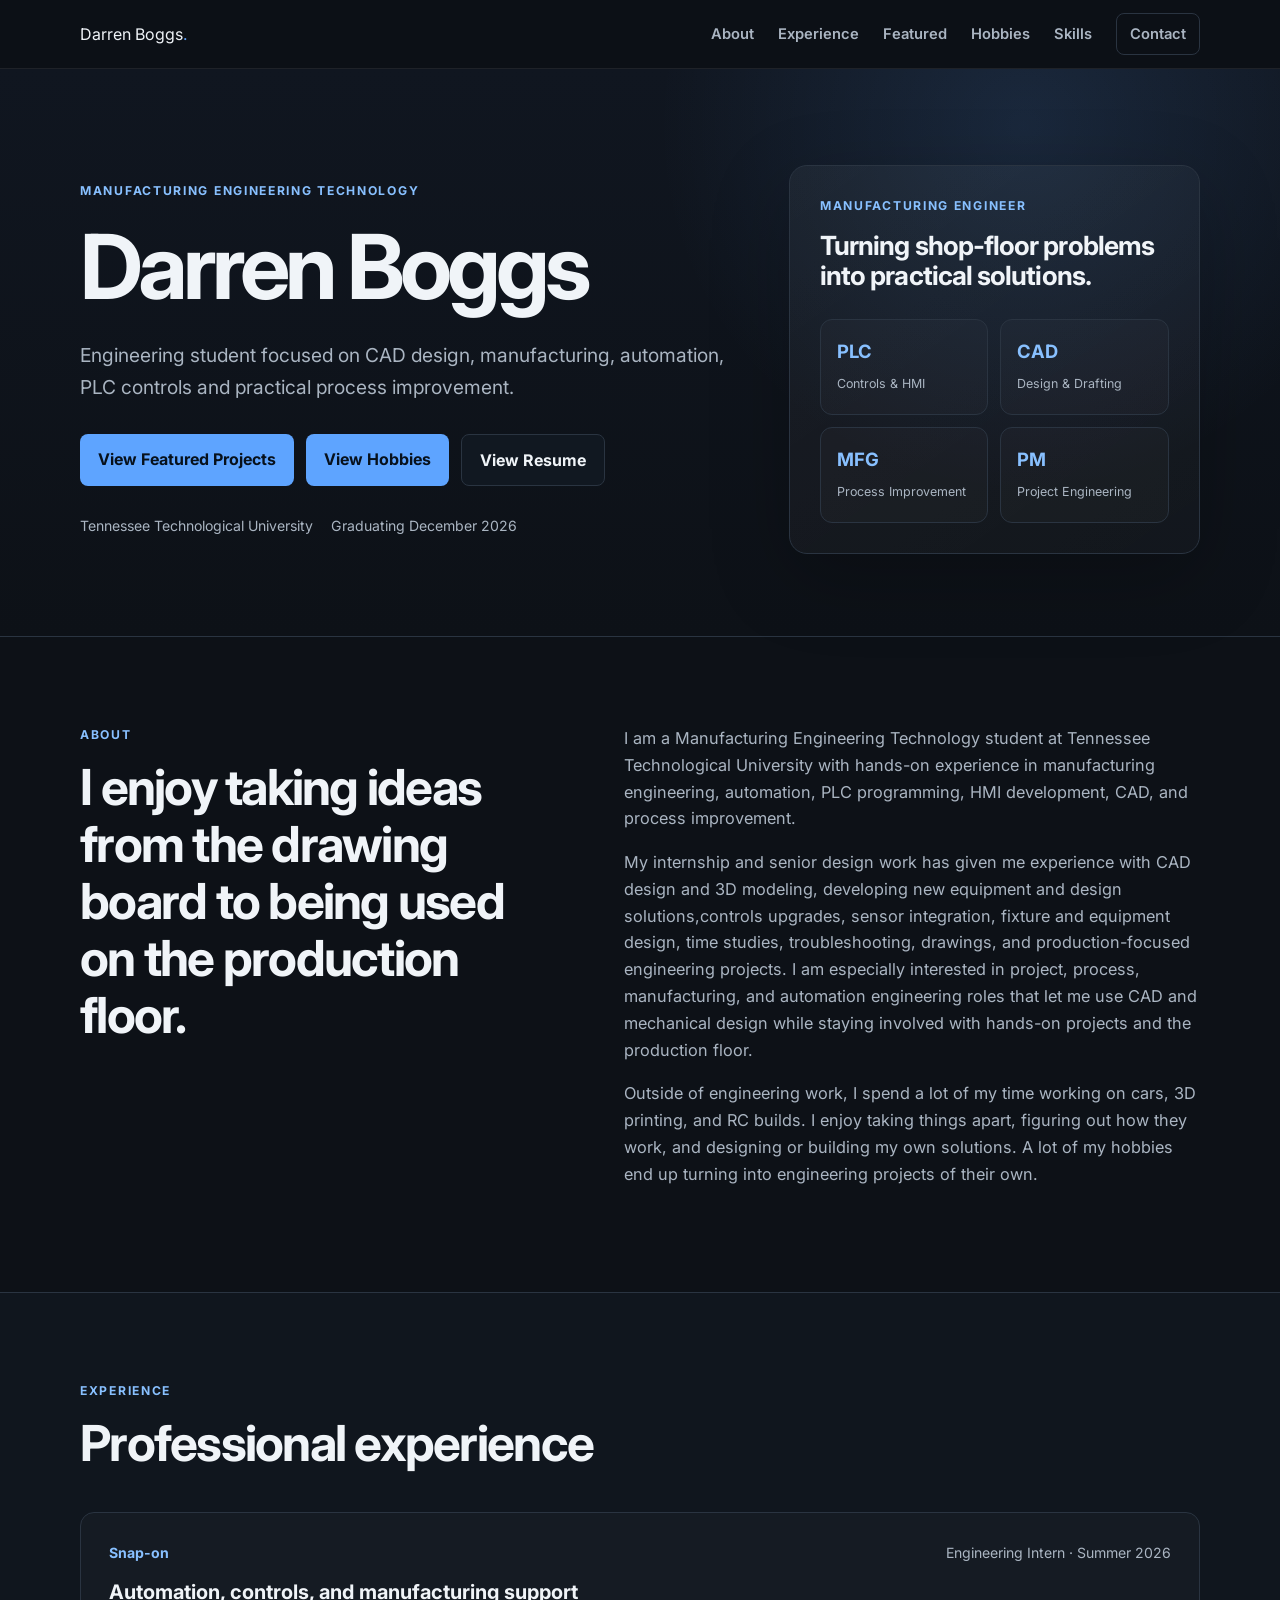
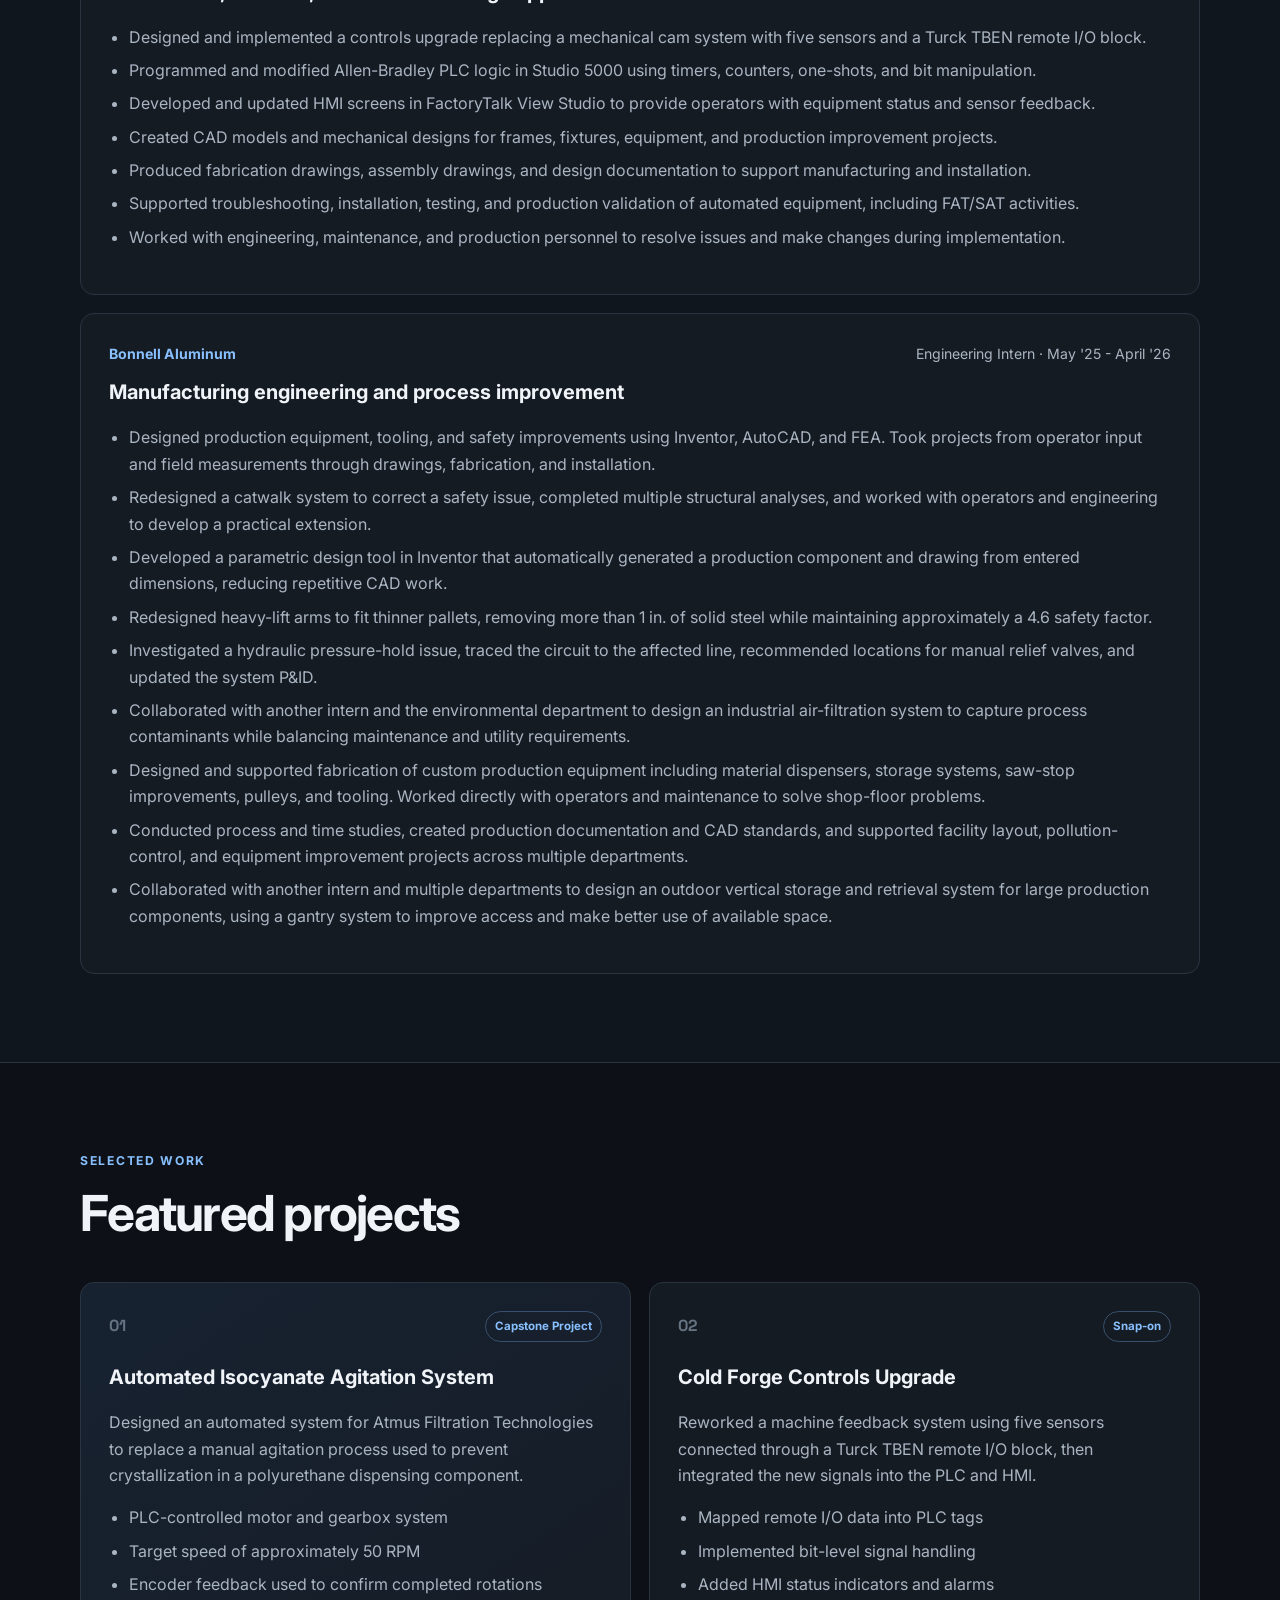
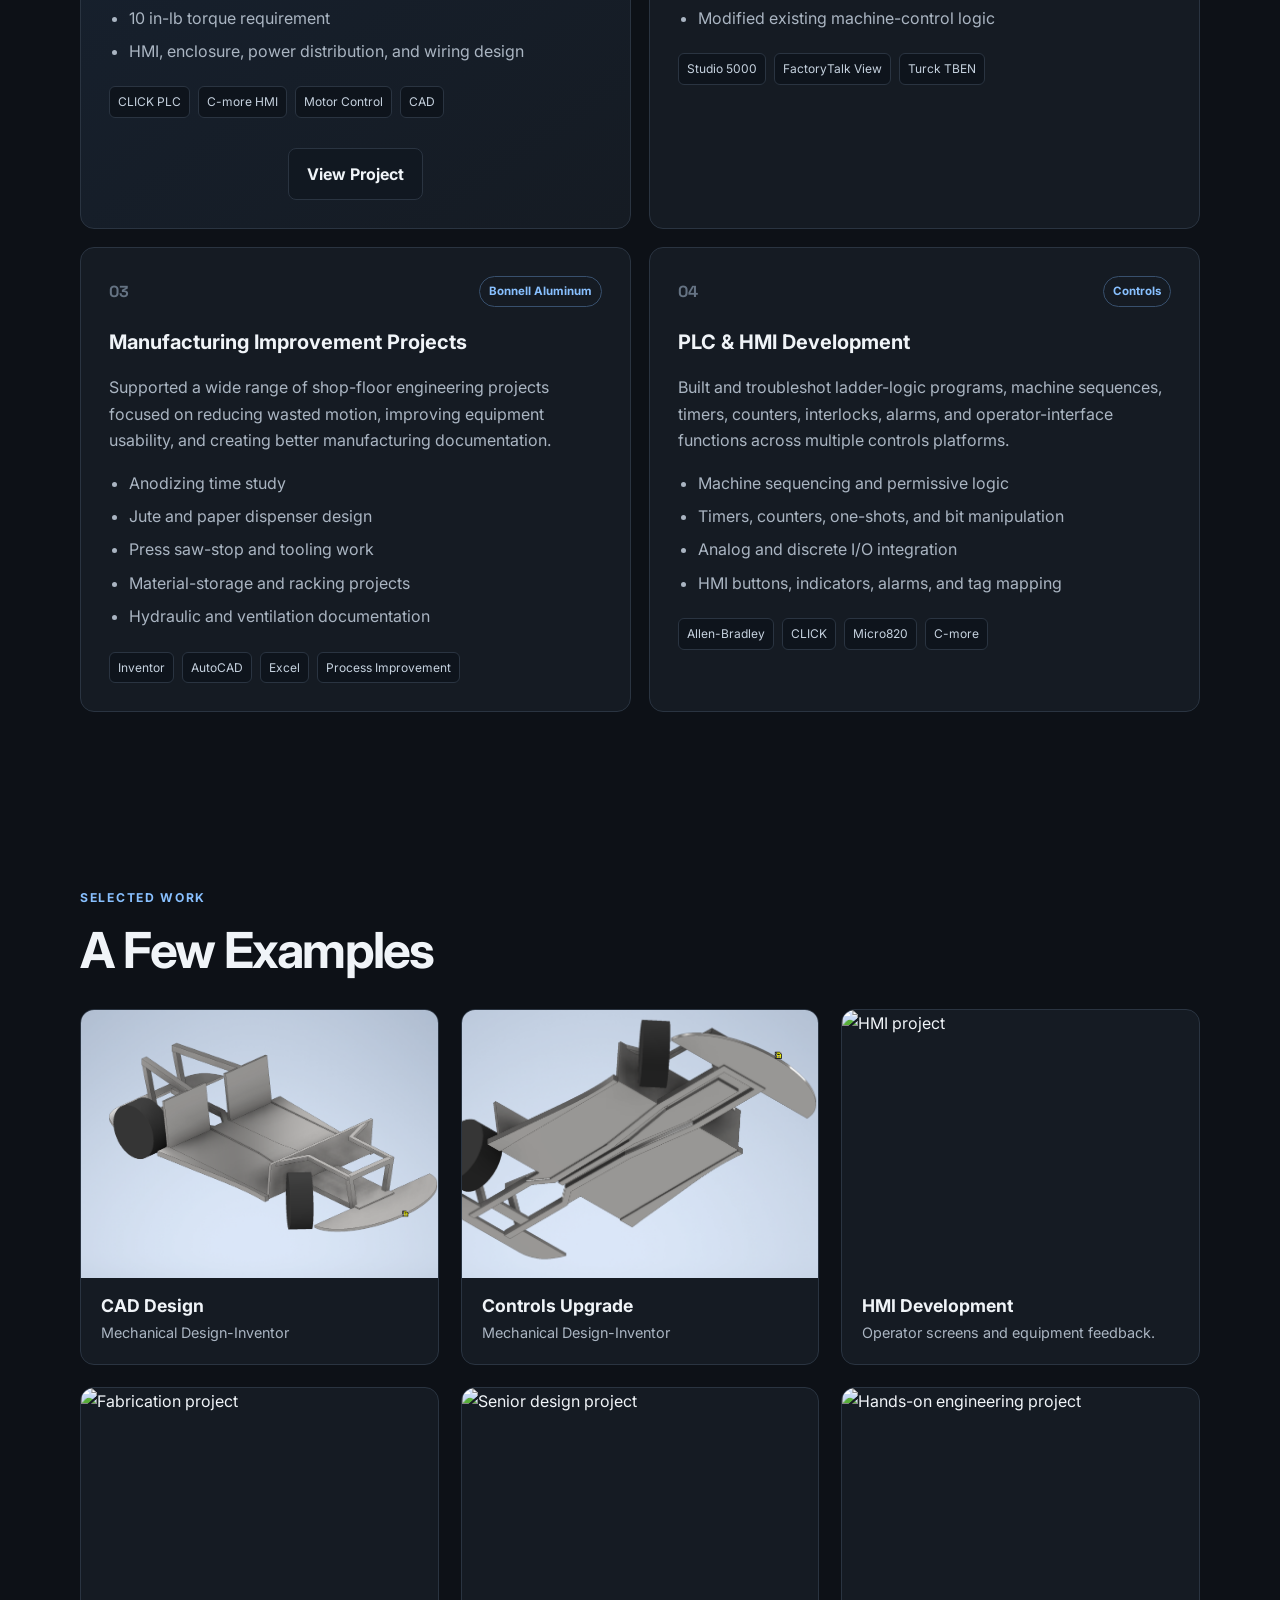
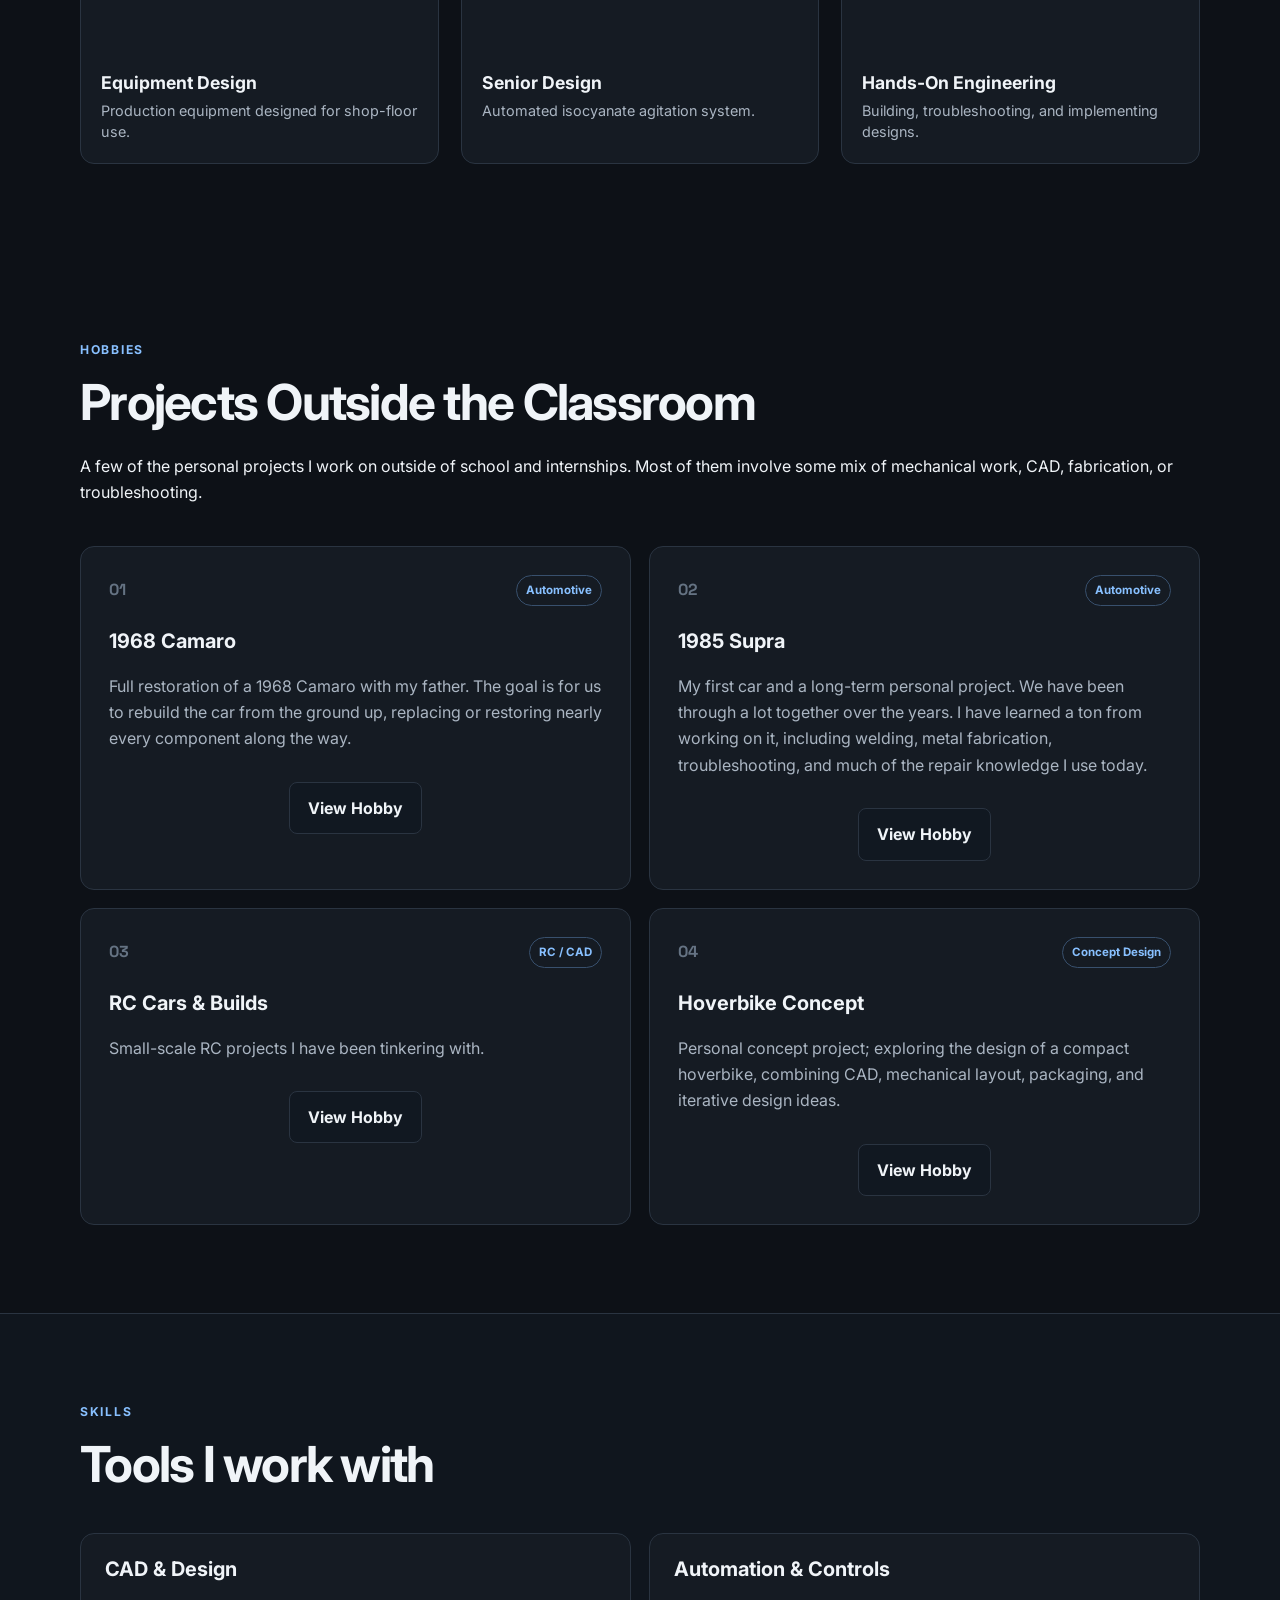
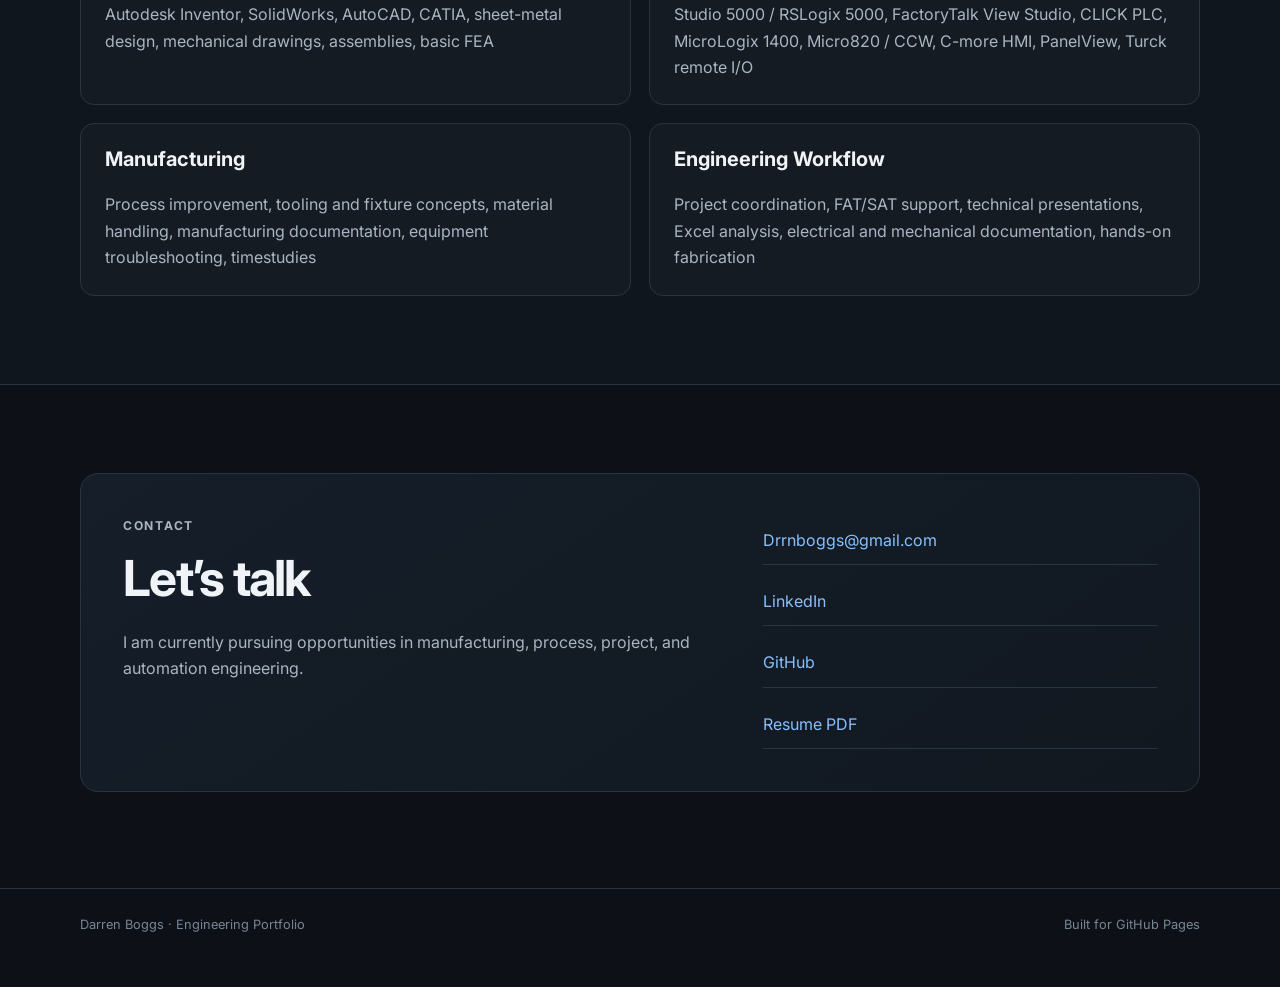
==== index.html @ b2b5eb34 "Implement lightbox functionality for gallery images Added a lightbox feature for image gallery with " ====
<!DOCTYPE html>
<html lang="en">
<head>
  <meta charset="UTF-8">
  <meta name="viewport" content="width=device-width, initial-scale=1.0">
  <meta name="description" content="Engineering portfolio featuring manufacturing, automation, PLC, CAD, and process improvement projects.">
  <title>Darren-Boggs| Engineering Portfolio</title>
  <link rel="preconnect" href="https://fonts.googleapis.com">
  <link rel="preconnect" href="https://fonts.gstatic.com" crossorigin>
  <link href="https://fonts.googleapis.com/css2?family=Inter:wght@400;500;600;700&family=Space+Grotesk:wght@600;700&display=swap" rel="stylesheet">
  <link rel="stylesheet" href="styles.css">
</head>
<body>
  <header class="site-header">
    <div class="container nav-wrap">
      <a class="brand" href="#top">Darren Boggs<span>.</span></a>
      <nav aria-label="Primary navigation">
        <a href="#about">About</a>
        <a href="#experience">Experience</a>
        <a href="#projects">Featured</a>
        <a href="#hobbies">Hobbies</a>
        <a href="#skills">Skills</a>
        <a class="nav-cta" href="#contact">Contact</a>
      </nav>
    </div>
  </header>

  <main id="top">
    <section class="hero">
      <div class="container hero-grid">
        <div>
          <p class="eyebrow">Manufacturing Engineering Technology</p>
          <h1>Darren Boggs</h1>
          <p class="hero-copy">
            Engineering student focused on CAD design, manufacturing, automation, PLC controls
            and practical process improvement.
          </p>
          <div class="hero-actions">
            <a class="button primary" href="#projects">View Featured Projects</a>
            <a class="button primary" href="#hobbies">View Hobbies</a>
            <a class="button secondary" href="MyResume2026.pdf" target="_blank">View Resume</a>
          </div>
          <div class="quick-facts">
            <span>Tennessee Technological University</span>
            <span>Graduating December 2026</span>
          </div>
        </div>

        <aside class="hero-card">
          <p class="mini-label">Manufacturing Engineer</p>
          <h2>Turning shop-floor problems into practical solutions.</h2>
          <div class="metric-grid">
            <div>
              <strong>PLC</strong>
              <span>Controls & HMI</span>
            </div>
            <div>
              <strong>CAD</strong>
              <span>Design & Drafting</span>
            </div>
            <div>
              <strong>MFG</strong>
              <span>Process Improvement</span>
            </div>
            <div>
              <strong>PM</strong>
              <span>Project Engineering</span>
            </div>
          </div>
        </aside>
      </div>
    </section>

    <section id="about" class="section">
      <div class="container two-col">
        <div>
          <p class="section-kicker">About</p>
          <h2>I enjoy taking ideas from the drawing board to being used on the production floor.</h2>
        </div>
        <div class="body-copy">
          <p>
            I am a Manufacturing Engineering Technology student at Tennessee Technological
            University with hands-on experience in manufacturing engineering, automation,
            PLC programming, HMI development, CAD, and process improvement.
          </p>
          <p>
            My internship and senior design work has given me experience with CAD design and 3D modeling,
            developing new equipment and design solutions,controls upgrades, sensor
            integration, fixture and equipment design, time studies, troubleshooting,
            drawings, and production-focused engineering projects. I am especially 
            interested in project, process, manufacturing, and automation engineering 
            roles that let me use CAD and mechanical design while staying involved with 
            hands-on projects and the production floor.
          </p>
          <p>
            Outside of engineering work, I spend a lot of my time working on cars,
            3D printing, and RC builds. I enjoy taking things apart,
            figuring out how they work, and designing or building my own solutions.
            A lot of my hobbies end up turning into engineering projects of their own.
          </p>
        </div>
      </div>
    </section>

    <section id="experience" class="section alt">
      <div class="container">
        <p class="section-kicker">Experience</p>
        <h2>Professional experience</h2>

        <div class="timeline">
          <article class="experience-card">
            <div class="experience-meta">
              <span class="company">Snap-on</span>
              <span>Engineering Intern · Summer 2026</span>
            </div>
            <h3>Automation, controls, and manufacturing support</h3>
            <ul>
              <li>Designed and implemented a controls upgrade replacing a mechanical cam system with five sensors and a Turck TBEN remote I/O block.</li>
              <li>Programmed and modified Allen-Bradley PLC logic in Studio 5000 using timers, counters, one-shots, and bit manipulation.</li>
              <li>Developed and updated HMI screens in FactoryTalk View Studio to provide operators with equipment status and sensor feedback.</li>
              <li>Created CAD models and mechanical designs for frames, fixtures, equipment, and production improvement projects.</li>
              <li>Produced fabrication drawings, assembly drawings, and design documentation to support manufacturing and installation.</li>
              <li>Supported troubleshooting, installation, testing, and production validation of automated equipment, including FAT/SAT activities.</li>
              <li>Worked with engineering, maintenance, and production personnel to resolve issues and make changes during implementation.</li>
            </ul>
</article>
          </article>

          <article class="experience-card">
            <div class="experience-meta">
              <span class="company">Bonnell Aluminum</span>
              <span>Engineering Intern · May '25 - April '26</span>
            </div>
            <h3>Manufacturing engineering and process improvement</h3>
            <ul>
              <li>Designed production equipment, tooling, and safety improvements using Inventor, AutoCAD, and FEA. Took projects from operator input and field measurements through drawings, fabrication, and installation.</li>
              <li>Redesigned a catwalk system to correct a safety issue, completed multiple structural analyses, and worked with operators and engineering to develop a practical extension.</li>
              <li>Developed a parametric design tool in Inventor that automatically generated a production component and drawing from entered dimensions, reducing repetitive CAD work.</li>
              <li>Redesigned heavy-lift arms to fit thinner pallets, removing more than 1 in. of solid steel while maintaining approximately a 4.6 safety factor.</li>
              <li>Investigated a hydraulic pressure-hold issue, traced the circuit to the affected line, recommended locations for manual relief valves, and updated the system P&amp;ID.</li>
              <li>Collaborated with another intern and the environmental department to design an industrial air-filtration system to capture process contaminants while balancing maintenance and utility requirements.</li>
              <li>Designed and supported fabrication of custom production equipment including material dispensers, storage systems, saw-stop improvements, pulleys, and tooling. Worked directly with operators and maintenance to solve shop-floor problems.</li>
              <li>Conducted process and time studies, created production documentation and CAD standards, and supported facility layout, pollution-control, and equipment improvement projects across multiple departments.</li>
              <li>Collaborated with another intern and multiple departments to design an outdoor vertical storage and retrieval system for large production components, using a gantry system to improve access and make better use of available space.</li>
            </ul>
          </article>
        </div>
      </div>
    </section>

    <section id="projects" class="section">
      <div class="container">
        <p class="section-kicker">Selected work</p>
        <h2>Featured projects</h2>

        <div class="project-grid">
          <article class="project-card featured">
            <div class="project-top">
              <span class="project-number">01</span>
              <span class="tag">Capstone Project</span>
            </div>
            <h3>Automated Isocyanate Agitation System</h3>
            <p>
              Designed an automated system for Atmus Filtration Technologies to replace a
              manual agitation process used to prevent crystallization in a polyurethane
              dispensing component.
            </p>
            <ul class="project-details">
              <li>PLC-controlled motor and gearbox system</li>
              <li>Target speed of approximately 50 RPM</li>
              <li>Encoder feedback used to confirm completed rotations</li>
              <li>10 in-lb torque requirement</li>
              <li>HMI, enclosure, power distribution, and wiring design</li>
            </ul>
            <div class="tech-row">
              <span>CLICK PLC</span>
              <span>C-more HMI</span>
              <span>Motor Control</span>
              <span>CAD</span>
            </div>
            <a class="button secondary" href="projects/senior-design/index.html">
            View Project
            </a>
          </article>

          <article class="project-card">
            <div class="project-top">
              <span class="project-number">02</span>
              <span class="tag">Snap-on</span>
            </div>
            <h3>Cold Forge Controls Upgrade</h3>
            <p>
              Reworked a machine feedback system using five sensors connected through a Turck
              TBEN remote I/O block, then integrated the new signals into the PLC and HMI.
            </p>
            <ul class="project-details">
              <li>Mapped remote I/O data into PLC tags</li>
              <li>Implemented bit-level signal handling</li>
              <li>Added HMI status indicators and alarms</li>
              <li>Modified existing machine-control logic</li>
            </ul>
            <div class="tech-row">
              <span>Studio 5000</span>
              <span>FactoryTalk View</span>
              <span>Turck TBEN</span>
            </div>
          </article>

          <article class="project-card">
            <div class="project-top">
              <span class="project-number">03</span>
              <span class="tag">Bonnell Aluminum</span>
            </div>
            <h3>Manufacturing Improvement Projects</h3>
            <p>
              Supported a wide range of shop-floor engineering projects focused on reducing
              wasted motion, improving equipment usability, and creating better manufacturing
              documentation.
            </p>
            <ul class="project-details">
              <li>Anodizing time study</li>
              <li>Jute and paper dispenser design</li>
              <li>Press saw-stop and tooling work</li>
              <li>Material-storage and racking projects</li>
              <li>Hydraulic and ventilation documentation</li>
            </ul>
            <div class="tech-row">
              <span>Inventor</span>
              <span>AutoCAD</span>
              <span>Excel</span>
              <span>Process Improvement</span>
            </div>
          </article>

          <article class="project-card">
            <div class="project-top">
              <span class="project-number">04</span>
              <span class="tag">Controls</span>
            </div>
            <h3>PLC &amp; HMI Development</h3>
            <p>
              Built and troubleshot ladder-logic programs, machine sequences, timers,
              counters, interlocks, alarms, and operator-interface functions across multiple
              controls platforms.
            </p>
            <ul class="project-details">
              <li>Machine sequencing and permissive logic</li>
              <li>Timers, counters, one-shots, and bit manipulation</li>
              <li>Analog and discrete I/O integration</li>
              <li>HMI buttons, indicators, alarms, and tag mapping</li>
            </ul>
            <div class="tech-row">
              <span>Allen-Bradley</span>
              <span>CLICK</span>
              <span>Micro820</span>
              <span>C-more</span>
            </div>
          </article>
        </div>
      </div>
    </section>


    

<section class="section">
  <div class="container">

    <p class="section-kicker">Selected Work</p>
    <h2>A Few Examples</h2>

    <div class="home-gallery">

      <div class="gallery-card">
        <img src="viper1.png" alt="CAD design project">
        <div class="gallery-footer">
          <h3>CAD Design</h3>
          <p>Mechanical Design-Inventor</p>
        </div>
      </div>

      <div class="gallery-card">
        <img src="viper2.png" alt="Controls project">
        <div class="gallery-footer">
          <h3>Controls Upgrade</h3>
          <p>Mechanical Design-Inventor</p>
        </div>
      </div>

      <div class="gallery-card">
        <img src="images/work-3.jpg" alt="HMI project">
        <div class="gallery-footer">
          <h3>HMI Development</h3>
          <p>Operator screens and equipment feedback.</p>
        </div>
      </div>

      <div class="gallery-card">
        <img src="images/work-4.jpg" alt="Fabrication project">
        <div class="gallery-footer">
          <h3>Equipment Design</h3>
          <p>Production equipment designed for shop-floor use.</p>
        </div>
      </div>

      <div class="gallery-card">
        <img src="images/work-5.jpg" alt="Senior design project">
        <div class="gallery-footer">
          <h3>Senior Design</h3>
          <p>Automated isocyanate agitation system.</p>
        </div>
      </div>

      <div class="gallery-card">
        <img src="images/work-6.jpg" alt="Hands-on engineering project">
        <div class="gallery-footer">
          <h3>Hands-On Engineering</h3>
          <p>Building, troubleshooting, and implementing designs.</p>
        </div>
      </div>

    </div>

  </div>
</section>



    
<section id="hobbies" class="section">
  <div class="container">

    <p class="section-kicker">Hobbies</p>
    <h2>Projects Outside the Classroom</h2>

    <p class="section-intro">
      A few of the personal projects I work on outside of school and internships.
      Most of them involve some mix of mechanical work, CAD, fabrication, or
      troubleshooting.
    </p>

    <div class="project-grid">

      <article class="project-card">
        <div class="project-top">
          <span class="project-number">01</span>
          <span class="tag">Automotive</span>
        </div>

        <h3>1968 Camaro</h3>

        <p>
          Full restoration of a 1968 Camaro with my father. The goal is for us to rebuild the
          car from the ground up, replacing or restoring nearly every component along
           the way.
        </p>

        <a class="button secondary" href="Hobbies/1968%20camaro/index.html">
          View Hobby
        </a>
      </article>

      <article class="project-card">
        <div class="project-top">
          <span class="project-number">02</span>
          <span class="tag">Automotive</span>
        </div>

        <h3>1985 Supra</h3>

        <p>
          My first car and a long-term personal project. We have been through a lot
          together over the years. I have learned a ton from working on it,
          including welding, metal fabrication, troubleshooting, and much of the repair
          knowledge I use today.
        </p>

        <a class="button secondary" href="Hobbies/1985%20Supra/index.html">
          View Hobby
        </a>
      </article>

      <article class="project-card">
        <div class="project-top">
          <span class="project-number">03</span>
          <span class="tag">RC / CAD</span>
        </div>

        <h3>RC Cars & Builds</h3>

        <p>
          Small-scale RC projects I have been tinkering with. 
        </p>

        <a class="button secondary" href="Hobbies/RC%20Cars%20and%20Such/index.html">
          View Hobby
        </a>
      </article>

      <article class="project-card">
  <div class="project-top">
    <span class="project-number">04</span>
    <span class="tag">Concept Design</span>
  </div>

  <h3>Hoverbike Concept</h3>

  <p>
    Personal concept project; exploring the design of a compact hoverbike,
    combining CAD, mechanical layout, packaging, and iterative design ideas.
  </p>

  <a class="button secondary" href="Hobbies/Hoverbike/index.html">
    View Hobby
  </a>
</article>

    </div>

  </div>
</section>


    
    <section id="skills" class="section alt">
      <div class="container">
        <p class="section-kicker">Skills</p>
        <h2>Tools I work with</h2>

        <div class="skills-grid">
          <div class="skill-card">
            <h3>CAD &amp; Design</h3>
            <p>Autodesk Inventor, SolidWorks, AutoCAD, CATIA, sheet-metal design, mechanical drawings, assemblies, basic FEA</p>
          </div>
          <div class="skill-card">
            <h3>Automation &amp; Controls</h3>
            <p>Studio 5000 / RSLogix 5000, FactoryTalk View Studio, CLICK PLC, MicroLogix 1400, Micro820 / CCW, C-more HMI, PanelView, Turck remote I/O</p>
          </div>
          <div class="skill-card">
            <h3>Manufacturing</h3>
            <p>Process improvement, tooling and fixture concepts, material handling, manufacturing documentation, equipment troubleshooting, timestudies</p>
          </div>
          <div class="skill-card">
            <h3>Engineering Workflow</h3>
            <p>Project coordination, FAT/SAT support, technical presentations, Excel analysis, electrical and mechanical documentation, hands-on fabrication</p>
          </div>
        </div>
      </div>
    </section>

    <section id="contact" class="section contact-section">
      <div class="container contact-box">
        <div>
          <p class="section-kicker">Contact</p>
          <h2>Let’s talk</h2>
          <p>
            I am currently pursuing opportunities in manufacturing, process, project,
            and automation engineering.
          </p>
        </div>
        <div class="contact-links">
          <a href="mailto:Drrnboggs@gmail.com">Drrnboggs@gmail.com</a>
          <a href="https://www.linkedin.com/in/darren-boggs-5a2365350/" target="_blank" rel="noopener">LinkedIn</a>
          <a href="https://darren-boggs.github.io/DarrenBoggs/" target="_blank" rel="noopener">GitHub</a>
          <a href="MyResume2026.pdf" target="_blank">Resume PDF</a>
        </div>
      </div>
    </section>
  </main>

  <footer>
    <div class="container footer-inner">
      <span>Darren Boggs · Engineering Portfolio</span>
      <span>Built for GitHub Pages</span>
    </div>
  </footer>


  <div id="lightbox" class="lightbox">
  <img id="lightbox-img" src="" alt="">
</div>

<script>
  const galleryImages = document.querySelectorAll('.gallery-card img');
  const lightbox = document.getElementById('lightbox');
  const lightboxImg = document.getElementById('lightbox-img');

  galleryImages.forEach(img => {
    img.addEventListener('click', () => {
      lightboxImg.src = img.src;
      lightbox.classList.add('active');
    });
  });

  lightbox.addEventListener('click', () => {
    lightbox.classList.remove('active');
  });
</script>


  
</body>
</html>
---- styles.css ----
* {
  box-sizing: border-box;
}

:root {
  --bg: #0d1117;
  --panel: #151b23;
  --panel-2: #1b222c;
  --text: #f0f4f8;
  --muted: #aab5c2;
  --line: #2a3441;
  --accent: #5ea4ff;
  --accent-2: #88c0ff;
  --max: 1120px;
}

html {
  scroll-behavior: smooth;
}

body {
  margin: 0;
  font-family: "Inter", sans-serif;
  background: var(--bg);
  color: var(--text);
  line-height: 1.65;
}

a {
  color: inherit;
}

.container {
  width: min(calc(100% - 40px), var(--max));
  margin: 0 auto;
}

.site-header {
  position: sticky;
  top: 0;
  z-index: 20;
  background: rgba(13, 17, 23, 0.88);
  border-bottom: 1px solid rgba(255,255,255,0.08);
  backdrop-filter: blur(14px);
}

.nav-wrap {
  min-height: 68px;
  display: flex;
  justify-content: space-between;
  align-items: center;
}

.brand {
  text-decoration: none;
  : 700 1.5rem/1 "Space Grotesk", sans-serif;
}

.brand span {
  color: var(--accent);
}

nav {
  display: flex;
  gap: 24px;
  align-items: center;
}

nav a {
  text-decoration: none;
  color: var(--muted);
  font-size: 0.92rem;
  font-weight: 600;
}

nav a:hover {
  color: var(--text);
}

.nav-cta {
  border: 1px solid var(--line);
  padding: 8px 13px;
  border-radius: 8px;
}

.hero {
  padding: 96px 0 82px;
  border-bottom: 1px solid var(--line);
  background:
    radial-gradient(circle at 80% 10%, rgba(94,164,255,0.13), transparent 32%),
    linear-gradient(180deg, #101620 0%, var(--bg) 100%);
  
  border-bottom: 1px solid var(--line);
}

.hero-grid {
  display: grid;
  grid-template-columns: 1.35fr 0.85fr;
  gap: 56px;
  align-items: center;
}

.eyebrow,
.section-kicker,
.mini-label {
  margin: 0 0 14px;
  color: var(--accent-2);
  text-transform: uppercase;
  letter-spacing: 0.14em;
  font-size: 0.76rem;
  font-weight: 700;
}

h1, h2, h3 {
  font-family: "Inter", sans-serif;
  line-height: 1.15;
  margin-top: 0;
}

h1 {
  margin-bottom: 22px;
  font-size: clamp(3rem, 7vw, 5.6rem);
  letter-spacing: -0.055em;
}

h2 {
  margin-bottom: 22px;
  font-size: clamp(2rem, 4vw, 3.1rem);
  letter-spacing: -0.035em;
}

h3 {
  font-size: 1.25rem;
}

.hero-copy {
  max-width: 720px;
  margin: 0 0 30px;
  color: var(--muted);
  font-size: 1.2rem;
}

.hero-actions {
  display: flex;
  flex-wrap: wrap;
  gap: 12px;
  margin-bottom: 28px;
}

.button {
  display: inline-flex;
  padding: 12px 18px;
  border-radius: 8px;
  text-decoration: none;
  font-weight: 700;
  transition: transform 0.15s ease, border-color 0.15s ease;
}

.button:hover {
  transform: translateY(-1px);
}

.primary {
  background: var(--accent);
  color: #07111c;
}

.secondary {
  border: 1px solid var(--line);
  background: #111821;
}

.quick-facts {
  display: flex;
  flex-wrap: wrap;
  gap: 18px;
  color: var(--muted);
  font-size: 0.88rem;
}

.hero-card {
  padding: 30px;
  border: 1px solid var(--line);
  border-radius: 18px;
  background: linear-gradient(145deg, rgba(255,255,255,0.045), rgba(255,255,255,0.018));
  box-shadow: 0 24px 80px rgba(0,0,0,0.22);
}

.hero-card h2 {
  font-size: 1.65rem;
}

.metric-grid {
  display: grid;
  grid-template-columns: 1fr 1fr;
  gap: 12px;
  margin-top: 28px;
}

.metric-grid div {
  min-height: 96px;
  padding: 16px;
  border: 1px solid var(--line);
  border-radius: 12px;
  background: rgba(255,255,255,0.02);
}

.metric-grid strong,
.metric-grid span {
  display: block;
}

.metric-grid strong {
  color: var(--accent-2);
  font-size: 1.15rem;
}

.metric-grid span {
  margin-top: 8px;
  color: var(--muted);
  font-size: 0.78rem;
}

.section {
  padding: 88px 0;
}

.alt {
  background: #10161e;
  border-top: 1px solid var(--line);
  border-bottom: 1px solid var(--line);
}

.two-col {
  display: grid;
  grid-template-columns: 0.9fr 1.1fr;
  gap: 72px;
}

.body-copy {
  color: var(--muted);
  font-size: 1.02rem;
}

.body-copy p:first-child {
  margin-top: 0;
}

.timeline {
  margin-top: 40px;
  display: grid;
  gap: 18px;
}

.experience-card,
.project-card,
.skill-card {
  border: 1px solid var(--line);
  background: var(--panel);
  border-radius: 14px;
}

.experience-card {
  padding: 28px;
}

.experience-meta {
  margin-bottom: 16px;
  display: flex;
  justify-content: space-between;
  gap: 20px;
  color: var(--muted);
  font-size: 0.88rem;
}

.company {
  color: var(--accent-2);
  font-weight: 700;
}

.experience-card ul,
.project-details {
  padding-left: 20px;
  color: var(--muted);
}

.experience-card li + li,
.project-details li + li {
  margin-top: 7px;
}

.project-grid {
  display: grid;
  grid-template-columns: repeat(2, 1fr);
  gap: 18px;
  margin-top: 40px;
}

.project-card {
  padding: 28px;
}

.project-card.featured {
  background: linear-gradient(145deg, #172231, var(--panel));
}

.project-top {
  display: flex;
  justify-content: space-between;
  align-items: center;
  margin-bottom: 24px;
}

.project-number {
  color: #657383;
  font-family: "Space Grotesk", sans-serif;
  font-weight: 700;
}

.tag {
  padding: 5px 9px;
  border: 1px solid #38506d;
  border-radius: 999px;
  color: var(--accent-2);
  font-size: 0.72rem;
  font-weight: 700;
}

.project-card > p {
  color: var(--muted);
}

.tech-row {
  display: flex;
  flex-wrap: wrap;
  gap: 8px;
  margin-top: 22px;
}

.tech-row span {
  padding: 5px 8px;
  border-radius: 6px;
  background: #0e141c;
  border: 1px solid var(--line);
  color: #c6d2df;
  font-size: 0.75rem;
}

.skills-grid {
  display: grid;
  grid-template-columns: repeat(2, 1fr);
  gap: 18px;
  margin-top: 40px;
}

.skill-card {
  padding: 24px;
}

.skill-card p {
  margin-bottom: 0;
  color: var(--muted);
}

.contact-section {
  padding-bottom: 96px;
}

.contact-box {
  display: grid;
  grid-template-columns: 1.2fr 0.8fr;
  gap: 50px;
  padding: 42px;
  border-radius: 18px;
  border: 1px solid var(--line);
  background: linear-gradient(145deg, #151e29, #111820);
}

.contact-box p {
  color: var(--muted);
}

.contact-links {
  display: flex;
  flex-direction: column;
  gap: 12px;
  justify-content: center;
}

.contact-links a {
  padding: 11px 0;
  color: var(--accent-2);
  text-decoration: none;
  border-bottom: 1px solid var(--line);
}

.contact-links a:hover {
  color: white;
}

footer {
  padding: 25px 0;
  border-top: 1px solid var(--line);
  color: #778594;
  font-size: 0.8rem;
}

.footer-inner {
  display: flex;
  justify-content: space-between;
  gap: 20px;
}

@media (max-width: 800px) {
  nav a:not(.nav-cta) {
    display: none;
  }

  .hero {
    padding-top: 64px;
  }

  .hero-grid,
  .two-col,
  .project-grid,
  .skills-grid,
  .contact-box {
    grid-template-columns: 1fr;
  }

  .hero-grid,
  .two-col {
    gap: 38px;
  }

  .experience-meta {
    flex-direction: column;
    gap: 4px;
  }

  .section {
    padding: 64px 0;
  }

  .contact-box {
    padding: 28px;
  }

  .footer-inner {
    flex-direction: column;
  }
}

.project-card .button {
  margin: 30px auto 0;
  display: flex;
  width: fit-content;
}
.project-image-grid {
  display: grid;
  grid-template-columns: repeat(3, 1fr);
  gap: 20px;
  margin-top: 25px;
  margin-bottom: 40px;
}

.project-image-grid img {
  width: 100%;
  border-radius: 10px;
  border: 1px solid var(--line);
}

.project-image-grid p {
  text-align: center;
  color: var(--muted);
  font-size: 0.9rem;
  margin-top: 8px;
}

@media (max-width: 800px) {
  .project-image-grid {
    grid-template-columns: 1fr;
  }
}

.single-project-image {
  max-width: 900px;
  margin: 25px auto 40px;
  text-align: center;
}

.single-project-image img {
  width: 100%;
  border-radius: 10px;
  border: 1px solid var(--line);
}

.single-project-image p {
  color: var(--muted);
  font-size: 0.9rem;
  margin-top: 8px;
}

.project-page h2 {
  font-size: 2.2rem;
  margin-top: 50px;
  margin-bottom: 18px;
}

.project-page h3 {
  font-size: 1.5rem;
  margin-top: 28px;
  margin-bottom: 10px;
  color: var(--accent-2);
}

.project-summary-grid {
  display: grid;
  grid-template-columns: 1fr 1fr;
  gap: 20px;
  margin: 35px 0 50px;
}

.project-summary-card {
  padding: 28px;
  border: 1px solid var(--line);
  border-radius: 14px;
  background: var(--panel);
}

.project-summary-card h2 {
  margin-top: 0;
  font-size: 1.6rem;
}

.project-summary-card ul {
  margin-bottom: 0;
}

@media (max-width: 800px) {
  .project-summary-grid {
    grid-template-columns: 1fr;
  }
}

.project-detail-card {
  margin-top: 25px;
  padding: 28px;
  border: 1px solid var(--line);
  border-radius: 14px;
  background: var(--panel);
}

.project-page h1 {
  font-size: 4rem;
  line-height: 1;
  max-width: 900px;
  margin-top: 25px;
  margin-bottom: 30px;
}

.project-page > .container > p:first-of-type {
  max-width: 1100px;
  font-size: 1.1rem;
  line-height: 1.7;
}

.project-page {
  background:
    radial-gradient(circle at 75% 10%, rgba(69, 129, 255, 0.14), transparent 35%),
    linear-gradient(180deg, rgba(31, 71, 120, 0.18), transparent 35%);
}

.project-intro {
  padding-bottom: 35px;
  margin-bottom: 35px;
  border-bottom: 1px solid rgba(120, 160, 210, 0.35);
}


.two-image-grid {
  display: grid;
  grid-template-columns: repeat(2, 1fr);
  gap: 20px;
  margin-top: 25px;
  margin-bottom: 40px;
}

.two-image-grid img {
  width: 100%;
  border-radius: 10px;
  border: 1px solid var(--line);
}

@media (max-width: 800px) {
  .two-image-grid {
    grid-template-columns: 1fr;
  }
}




.home-gallery {
  display: grid;
  grid-template-columns: repeat(3, 1fr);
  gap: 22px;
  margin-top: 30px;
}

.gallery-card {
  overflow: hidden;
  border: 1px solid var(--line);
  border-radius: 14px;
  background: var(--panel);
}

.gallery-card img {
  width: 100%;
  aspect-ratio: 4 / 3;
  object-fit: cover;
  display: block;
}

.gallery-footer {
  padding: 18px 20px 20px;
}

.gallery-footer h3 {
  margin: 0 0 6px;
  font-size: 1.1rem;
  color: var(--text);
}

.gallery-footer p {
  margin: 0;
  color: var(--muted);
  font-size: 0.9rem;
  line-height: 1.5;
}

@media (max-width: 800px) {
  .home-gallery {
    grid-template-columns: repeat(2, 1fr);
  }
}

@media (max-width: 520px) {
  .home-gallery {
    grid-template-columns: 1fr;
  }
}
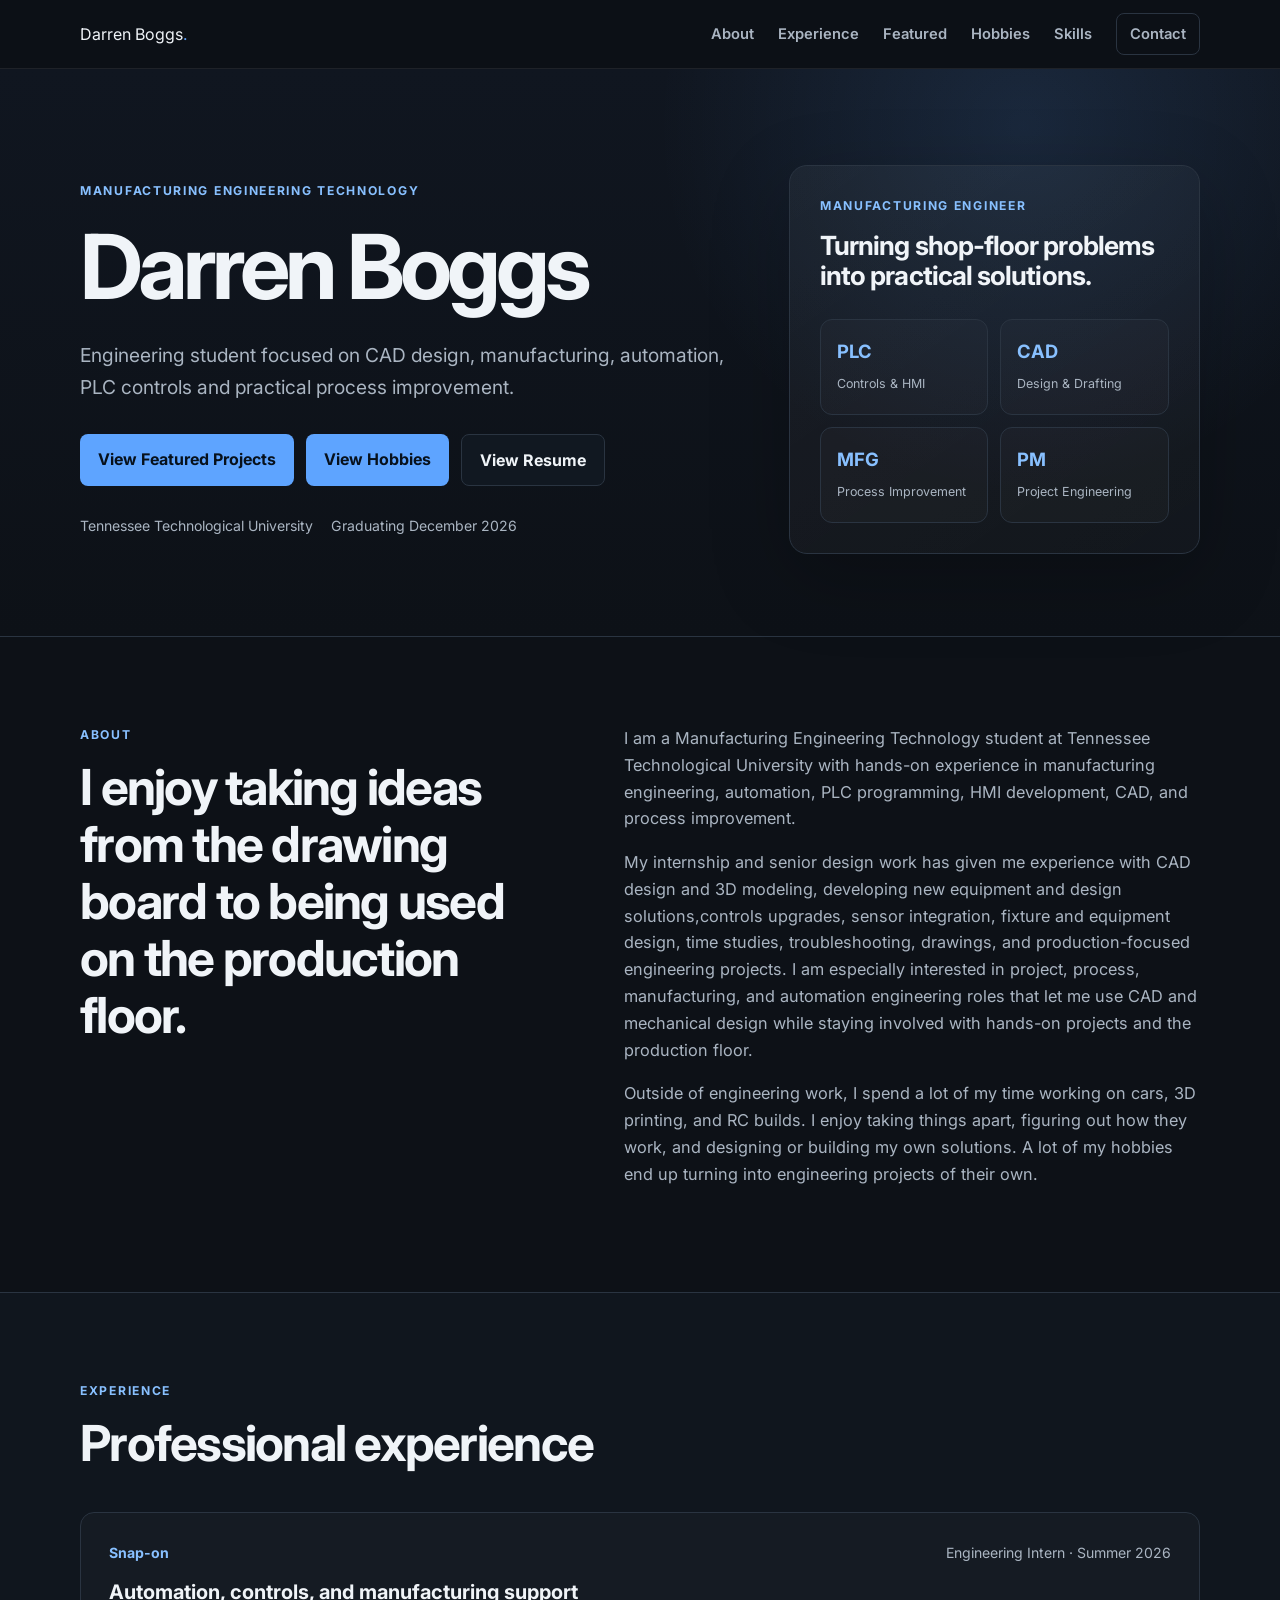
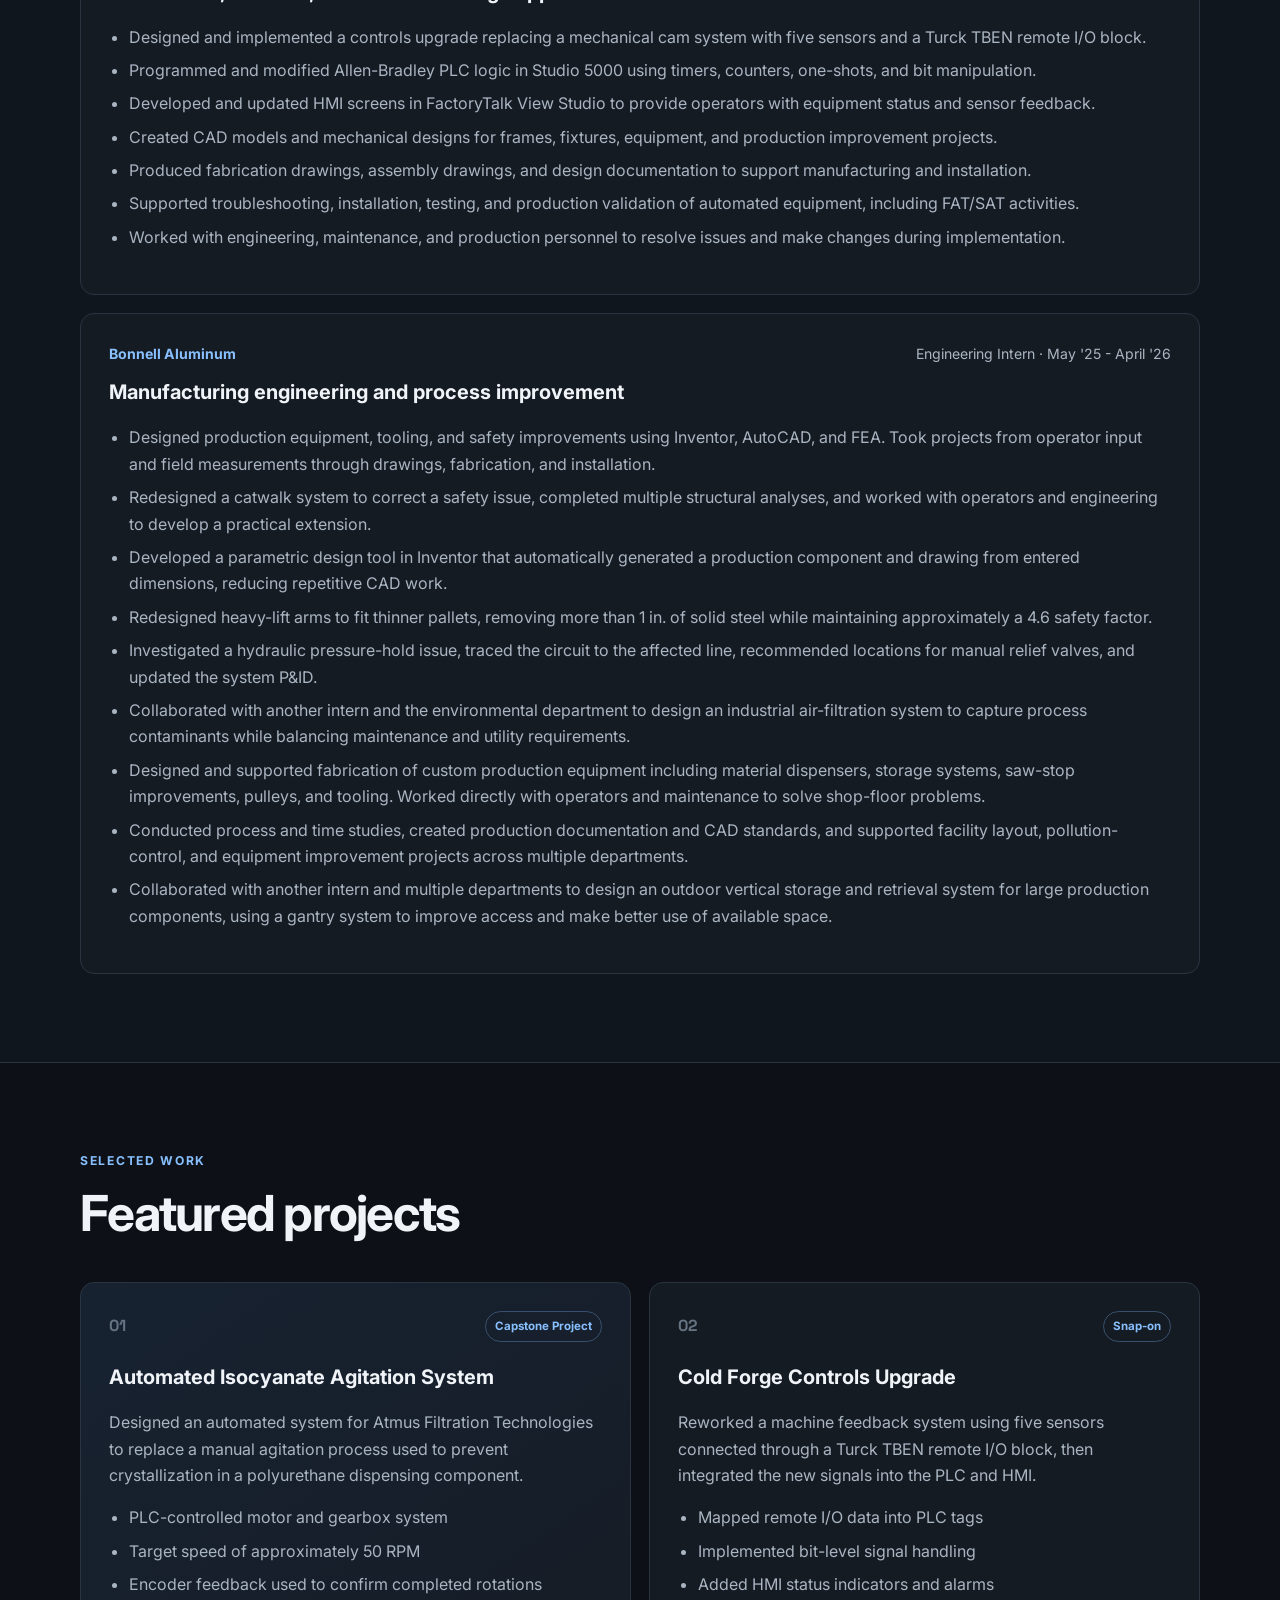
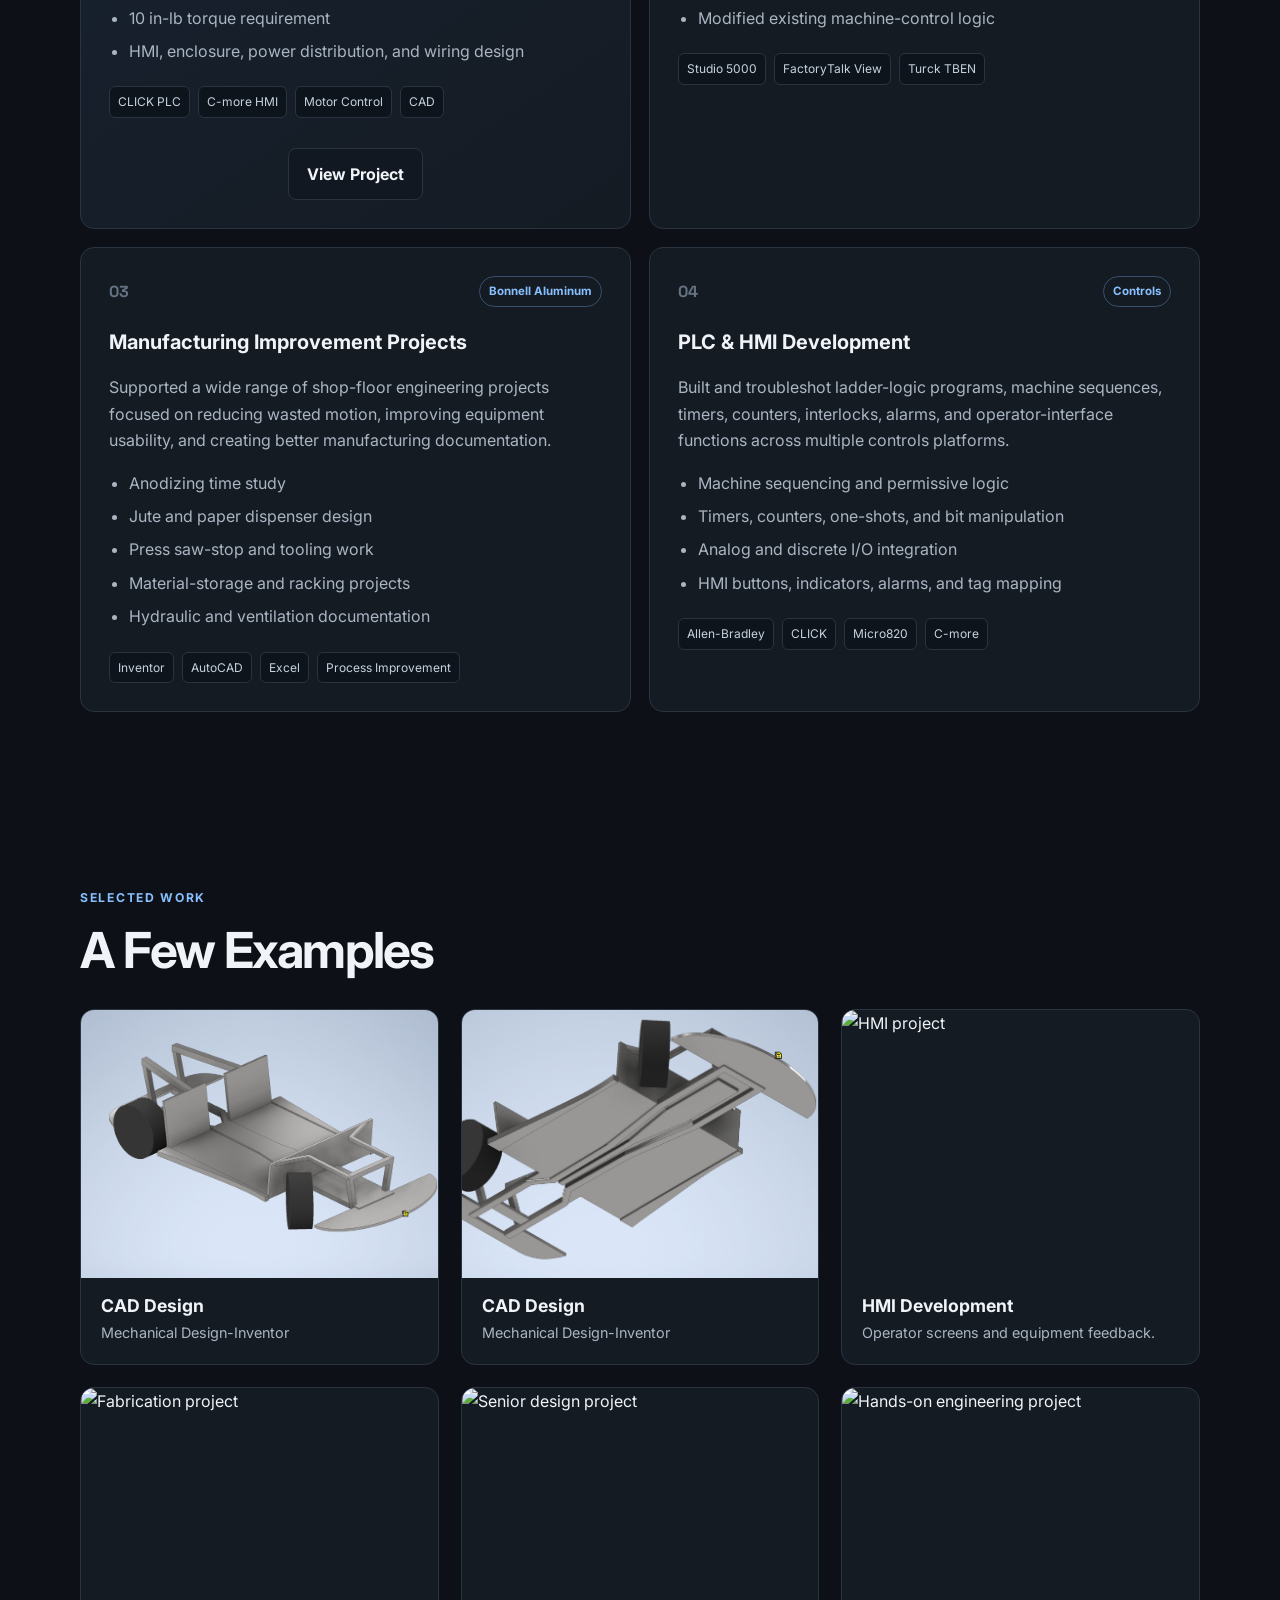
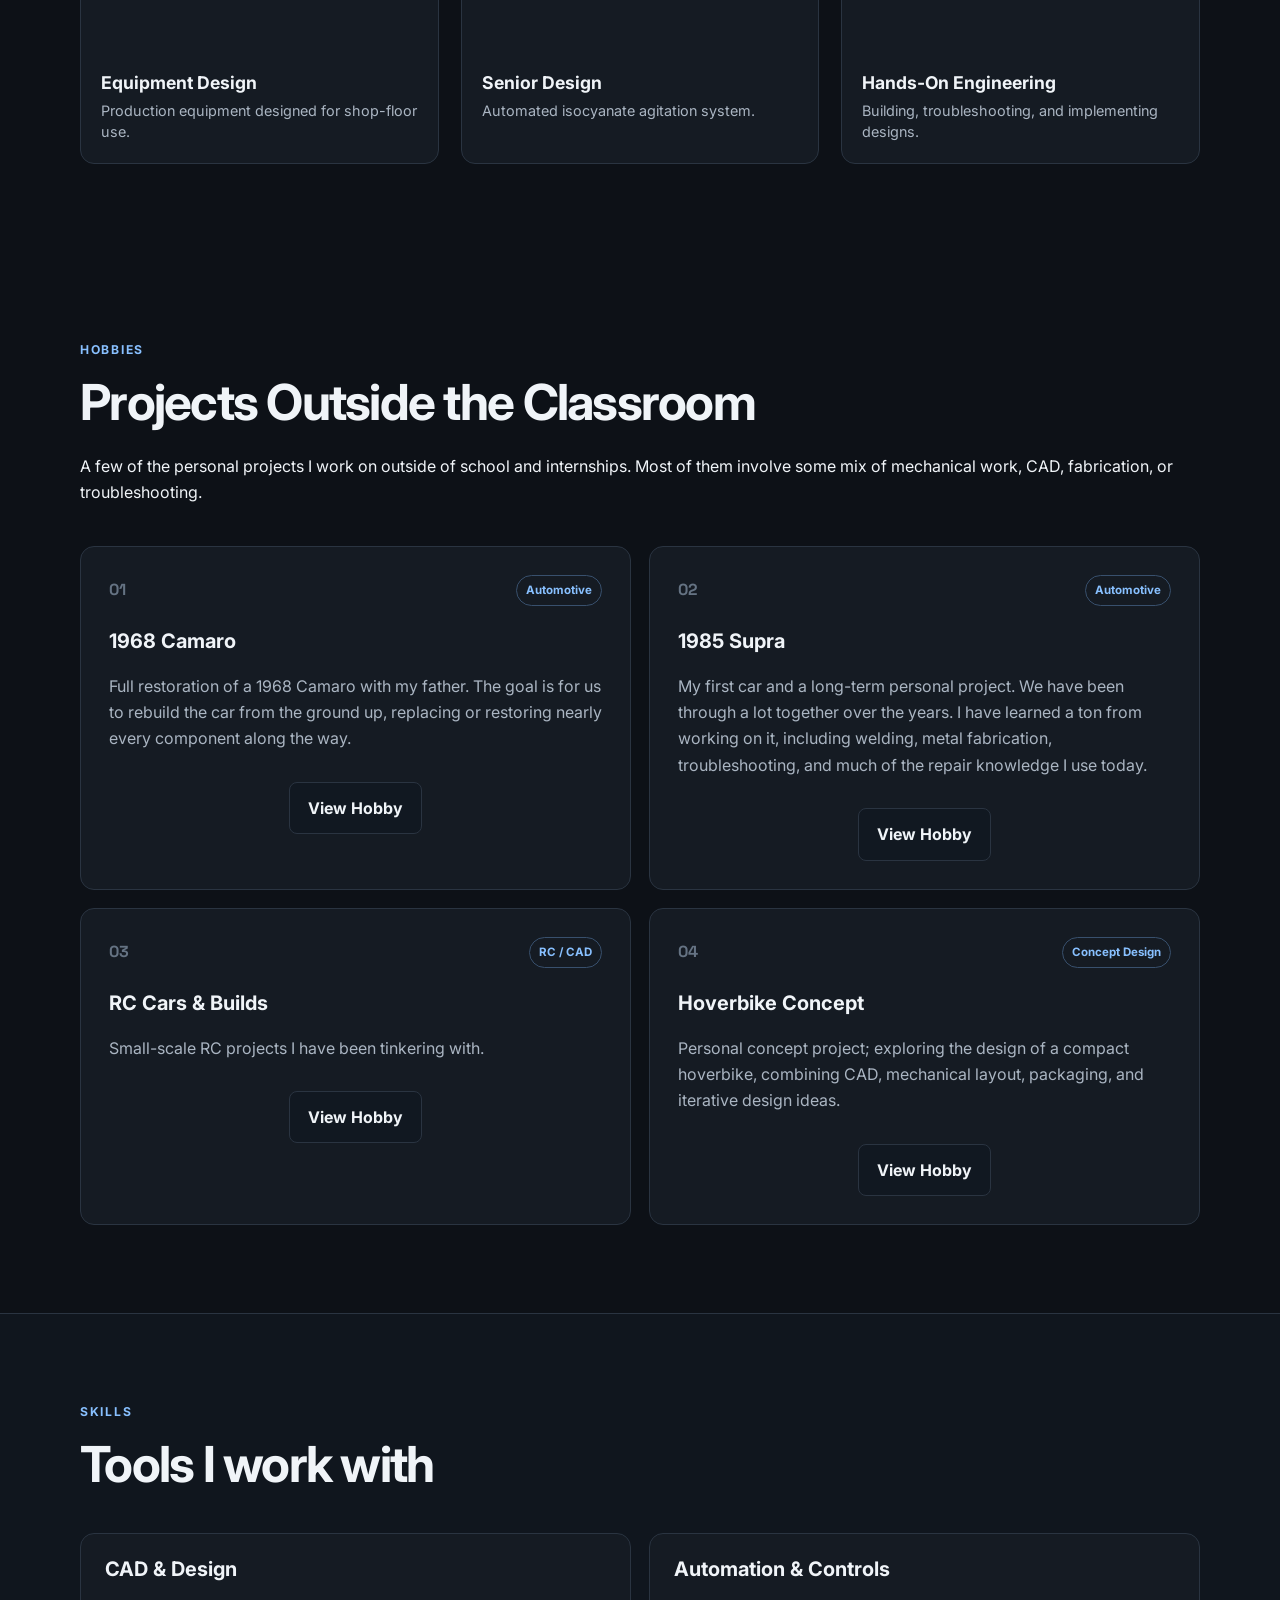
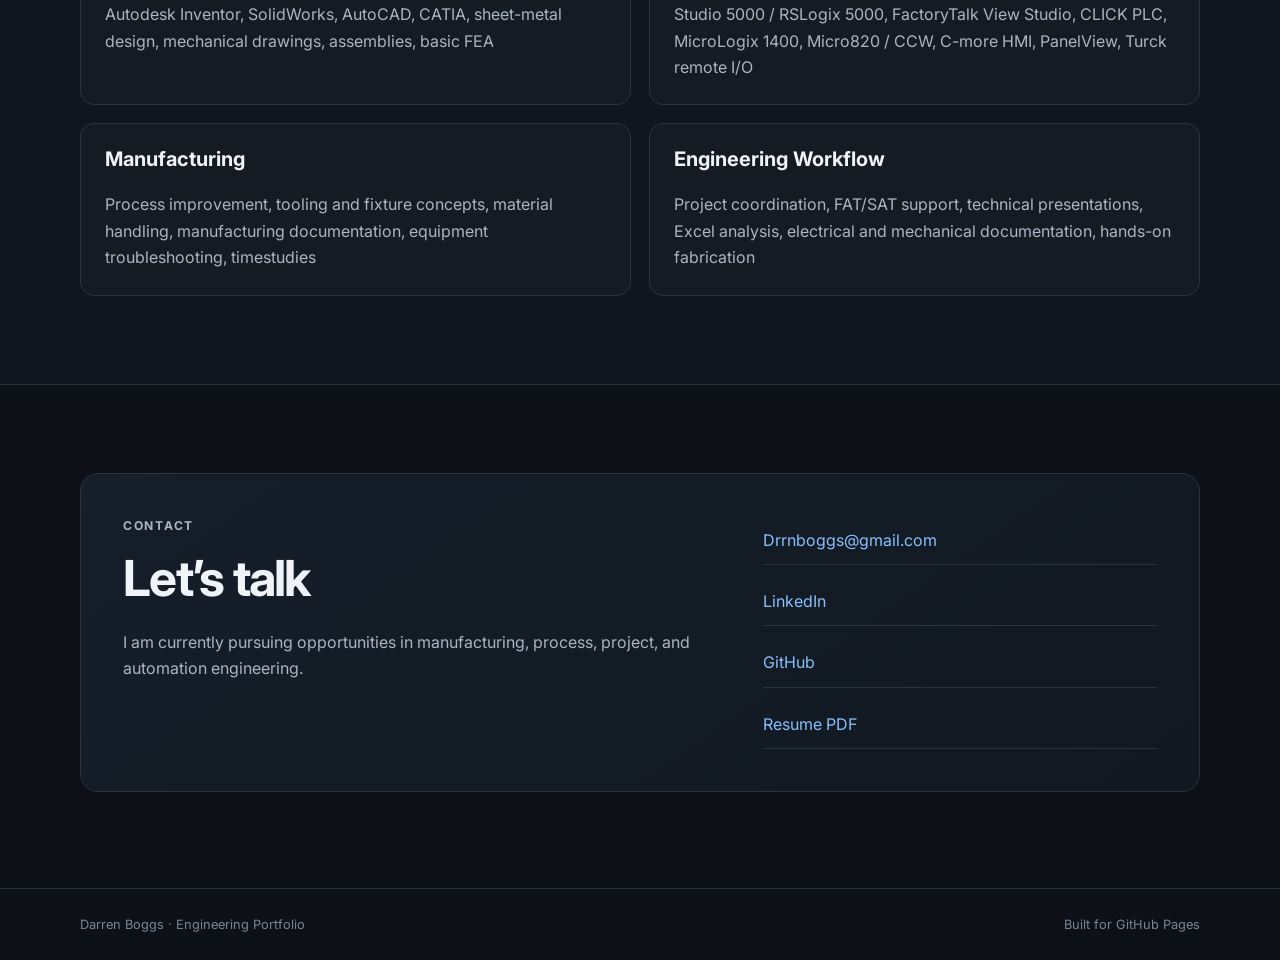
==== commit 0e03869c: "Change header from 'Controls Upgrade' to 'CAD Design'" ====
--- a/index.html
+++ b/index.html
@@ -282,7 +282,7 @@
       <div class="gallery-card">
         <img src="viper2.png" alt="Controls project">
         <div class="gallery-footer">
-          <h3>Controls Upgrade</h3>
+          <h3>CAD Design</h3>
           <p>Mechanical Design-Inventor</p>
         </div>
       </div>
--- a/styles.css
+++ b/styles.css
@@ -650,3 +650,34 @@
     grid-template-columns: 1fr;
   }
 }
+
+.gallery-card img {
+  cursor: zoom-in;
+}
+
+.lightbox {
+  position: fixed;
+  inset: 0;
+
+  display: none;
+  align-items: center;
+  justify-content: center;
+
+  padding: 40px;
+
+  background: rgba(0, 0, 0, 0.82);
+
+  z-index: 9999;
+}
+
+.lightbox.active {
+  display: flex;
+}
+
+.lightbox img {
+  max-width: 90vw;
+  max-height: 85vh;
+
+  border-radius: 12px;
+  border: 1px solid var(--line);
+}
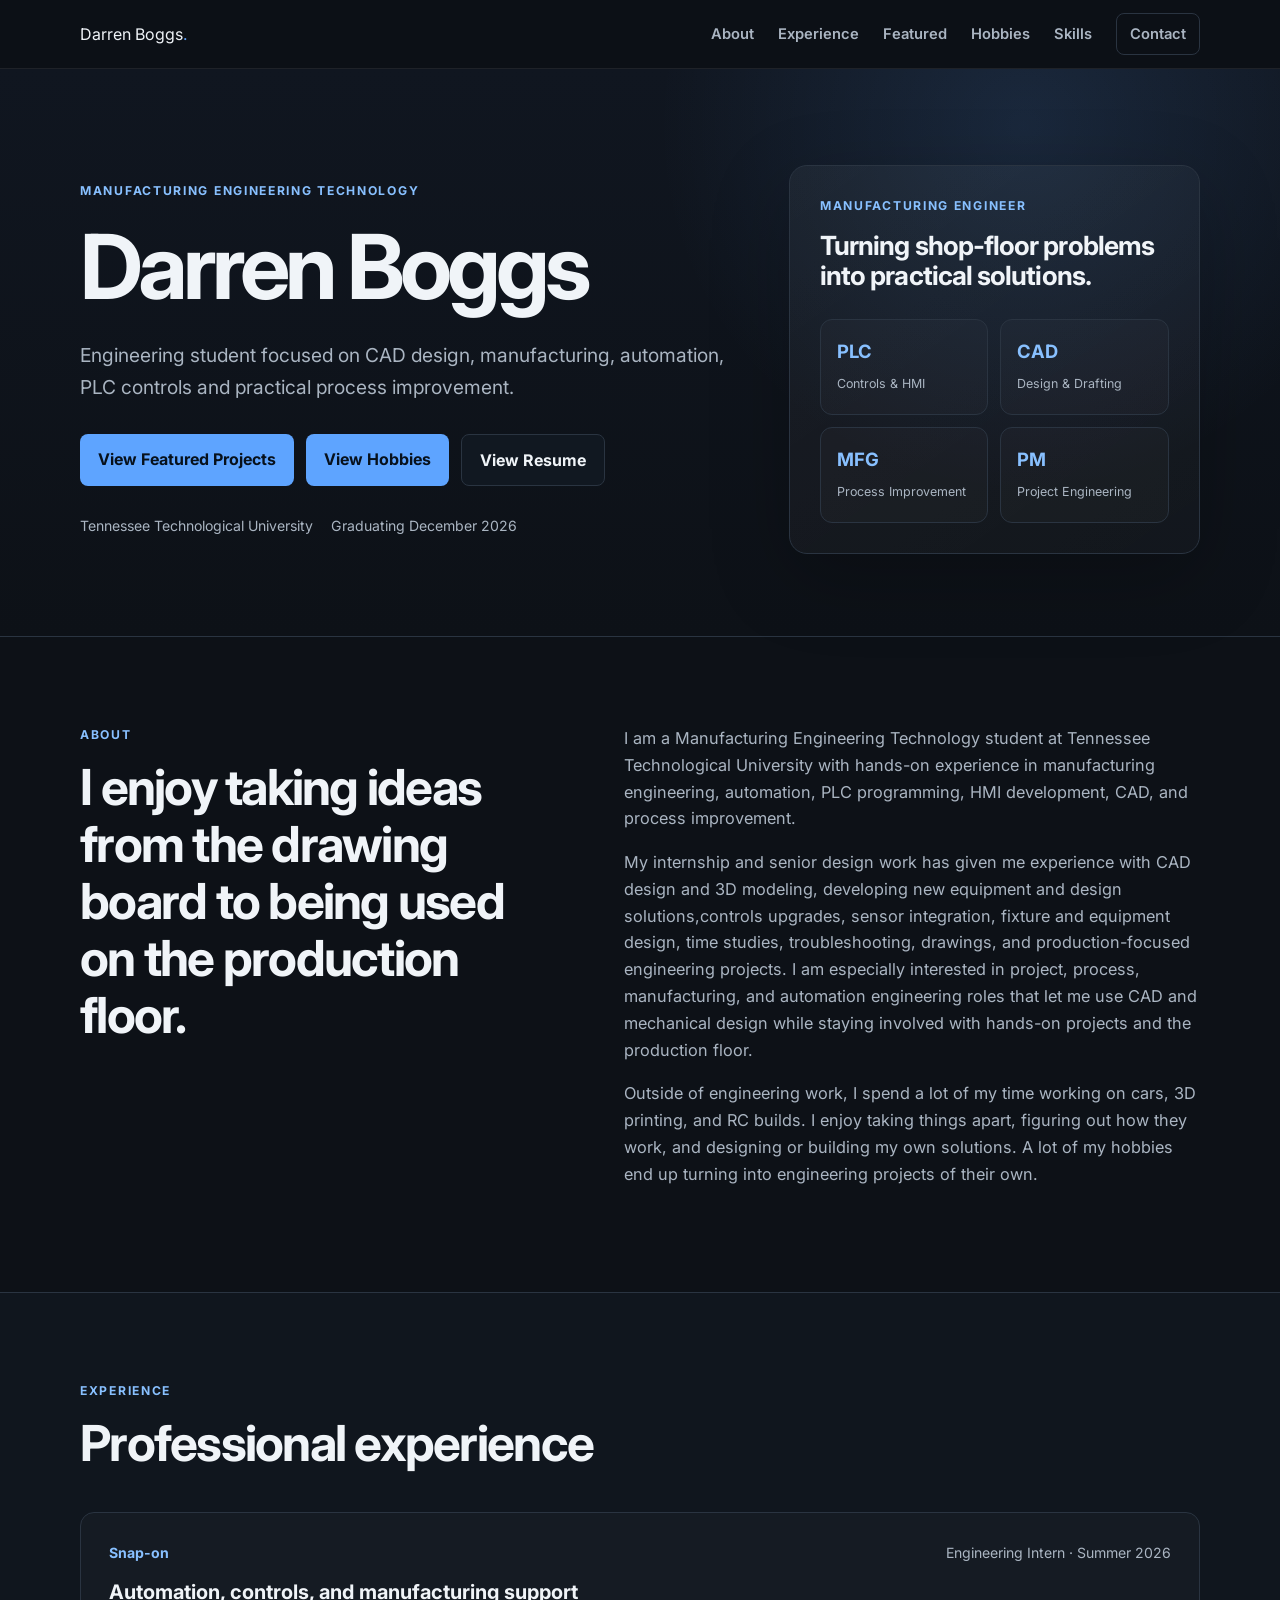
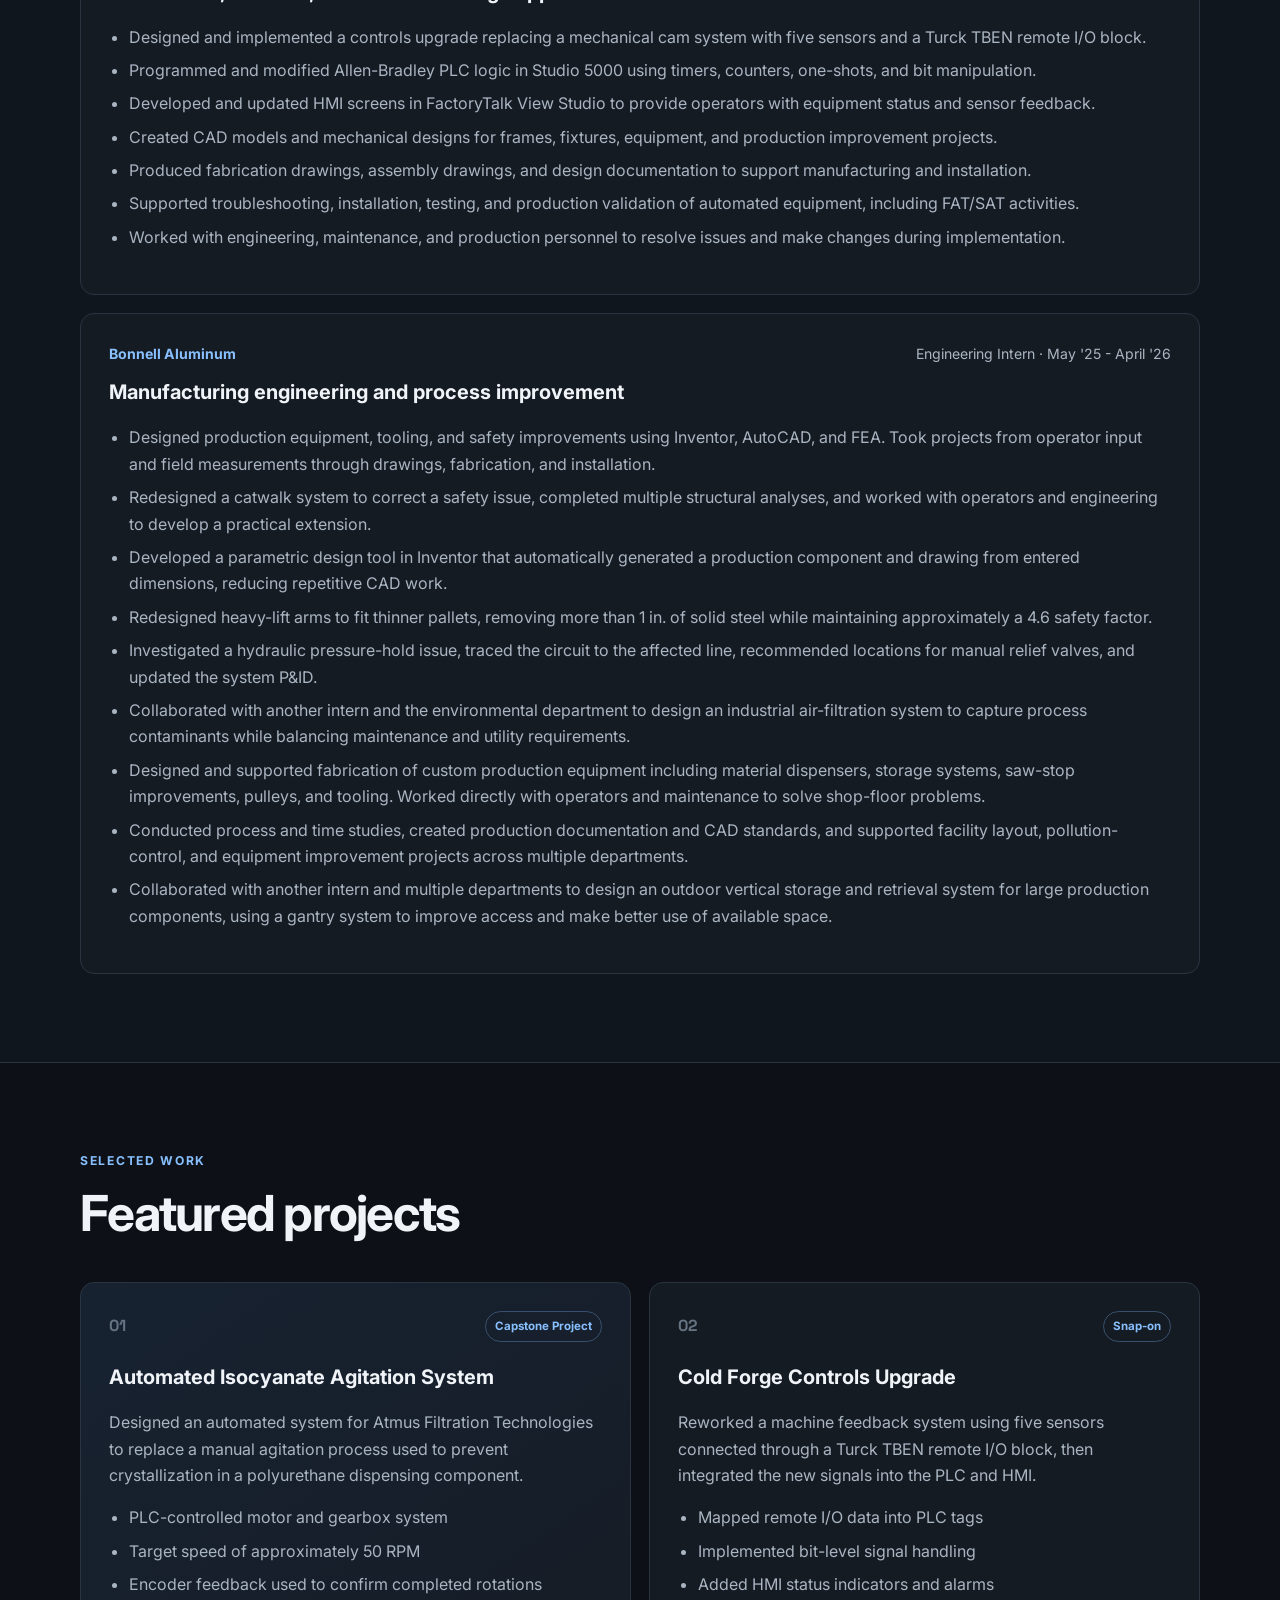
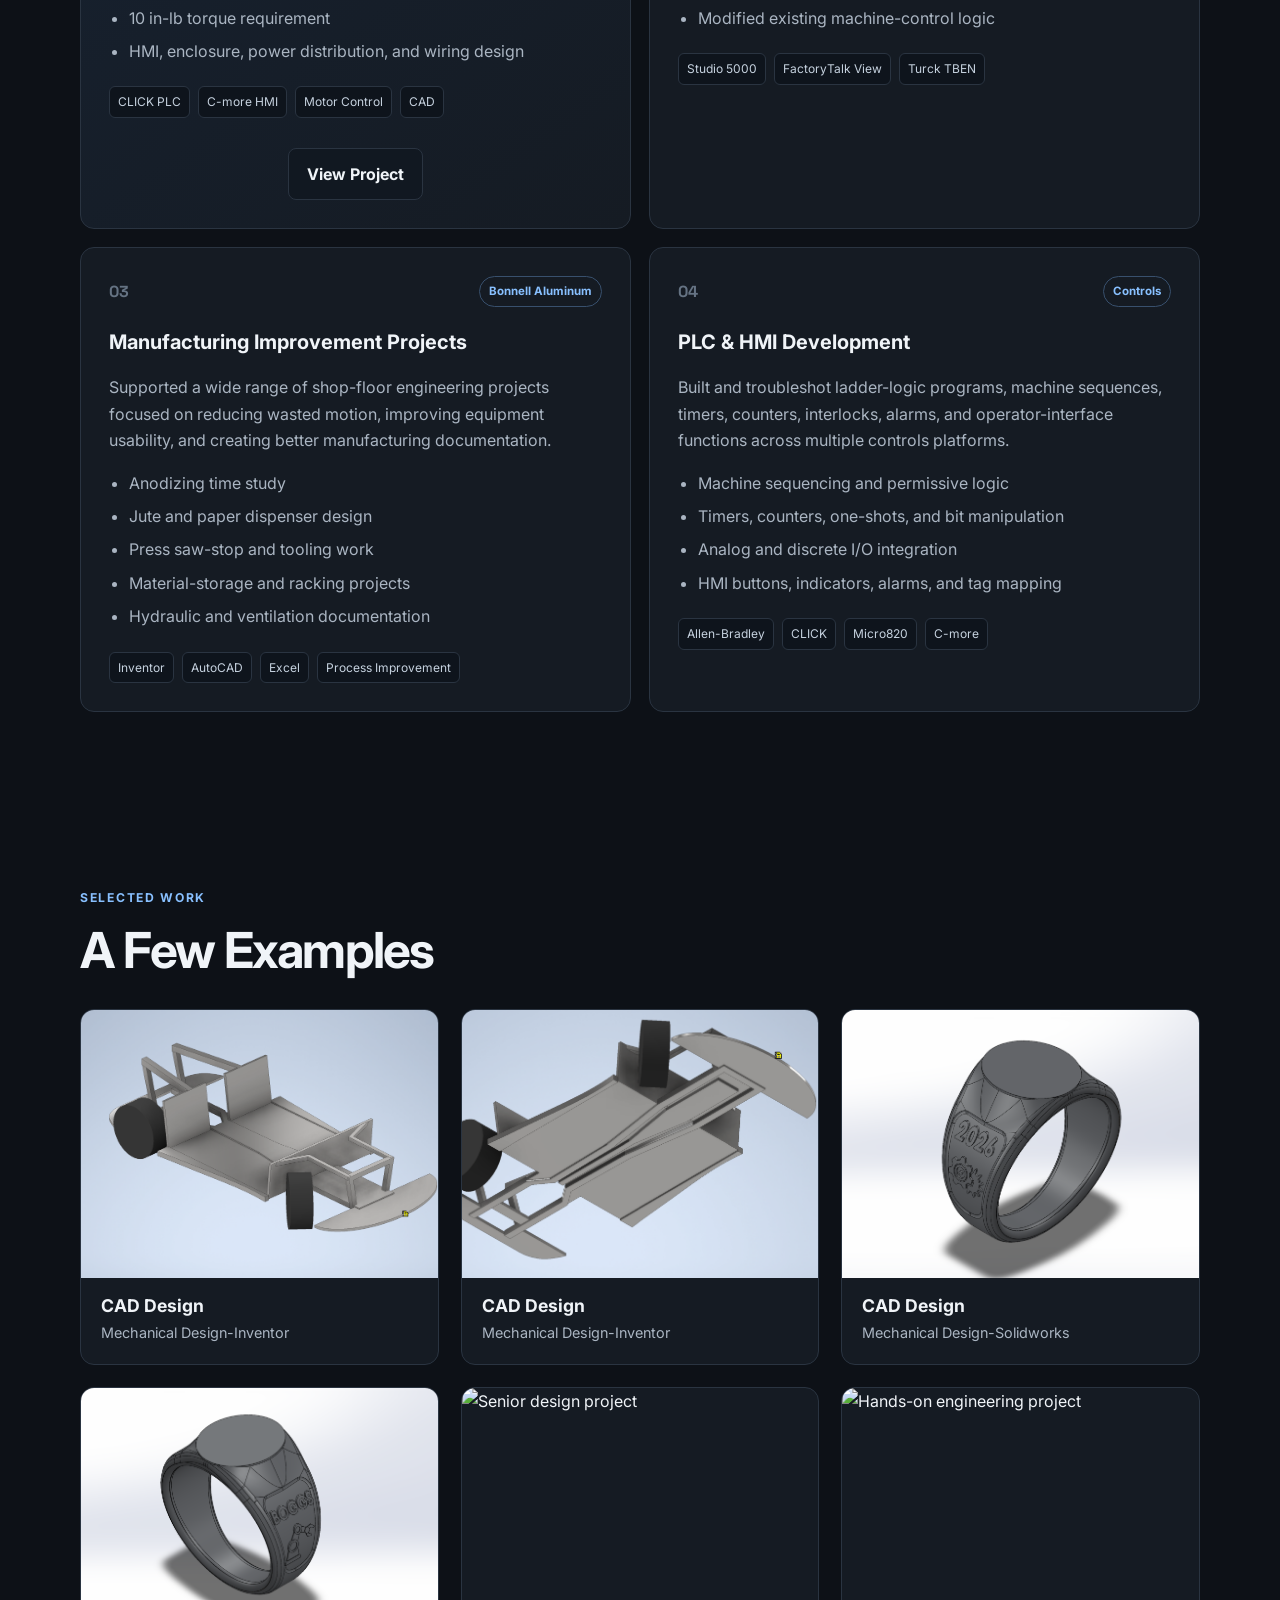
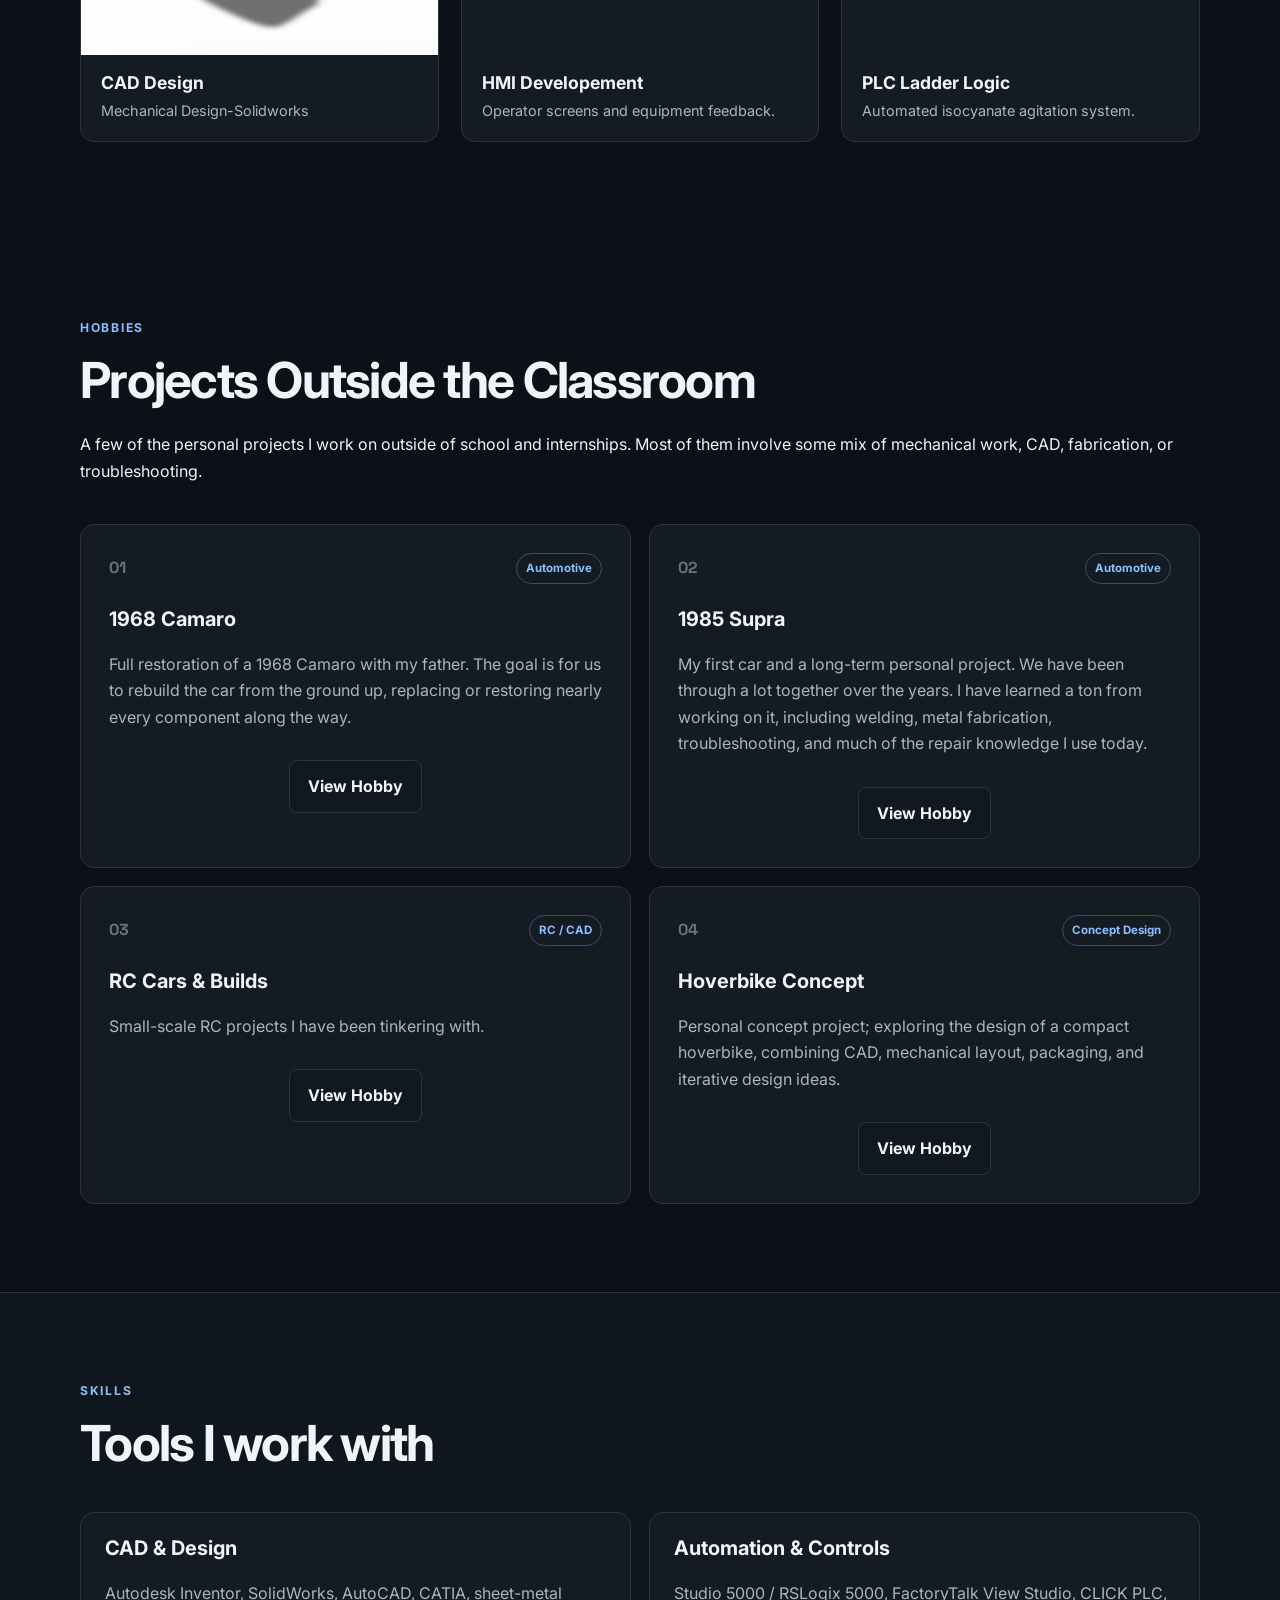
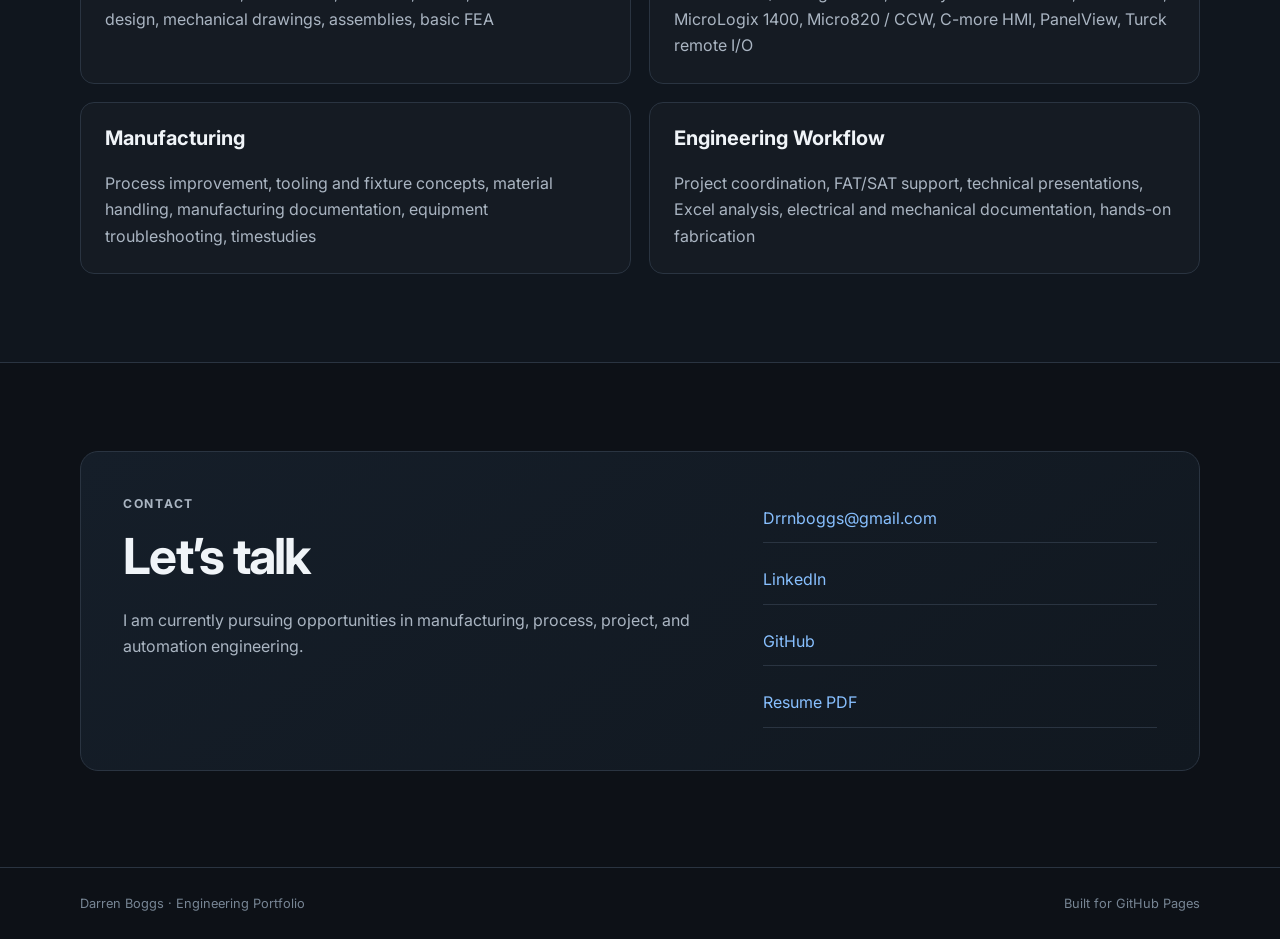
==== commit 6df6c0e8: "Revise gallery project titles and descriptions Updated project titles and descriptions in the galler" ====
--- a/index.html
+++ b/index.html
@@ -288,34 +288,34 @@
       </div>
 
       <div class="gallery-card">
-        <img src="images/work-3.jpg" alt="HMI project">
+        <img src="ring1.png" alt="HMI project">
         <div class="gallery-footer">
-          <h3>HMI Development</h3>
-          <p>Operator screens and equipment feedback.</p>
+          <h3>CAD Design</h3>
+          <p>Mechanical Design-Solidworks</p>
         </div>
       </div>
 
       <div class="gallery-card">
-        <img src="images/work-4.jpg" alt="Fabrication project">
+        <img src="ring2.png" alt="Fabrication project">
         <div class="gallery-footer">
-          <h3>Equipment Design</h3>
-          <p>Production equipment designed for shop-floor use.</p>
+          <h3>CAD Design</h3>
+          <p>Mechanical Design-Solidworks</p>
         </div>
       </div>
 
       <div class="gallery-card">
         <img src="images/work-5.jpg" alt="Senior design project">
         <div class="gallery-footer">
-          <h3>Senior Design</h3>
-          <p>Automated isocyanate agitation system.</p>
+          <h3>HMI Developement</h3>
+          <p>Operator screens and equipment feedback.</p>
         </div>
       </div>
 
       <div class="gallery-card">
         <img src="images/work-6.jpg" alt="Hands-on engineering project">
         <div class="gallery-footer">
-          <h3>Hands-On Engineering</h3>
-          <p>Building, troubleshooting, and implementing designs.</p>
+          <h3>PLC Ladder Logic</h3>
+          <p>Automated isocyanate agitation system.</p>
         </div>
       </div>
 
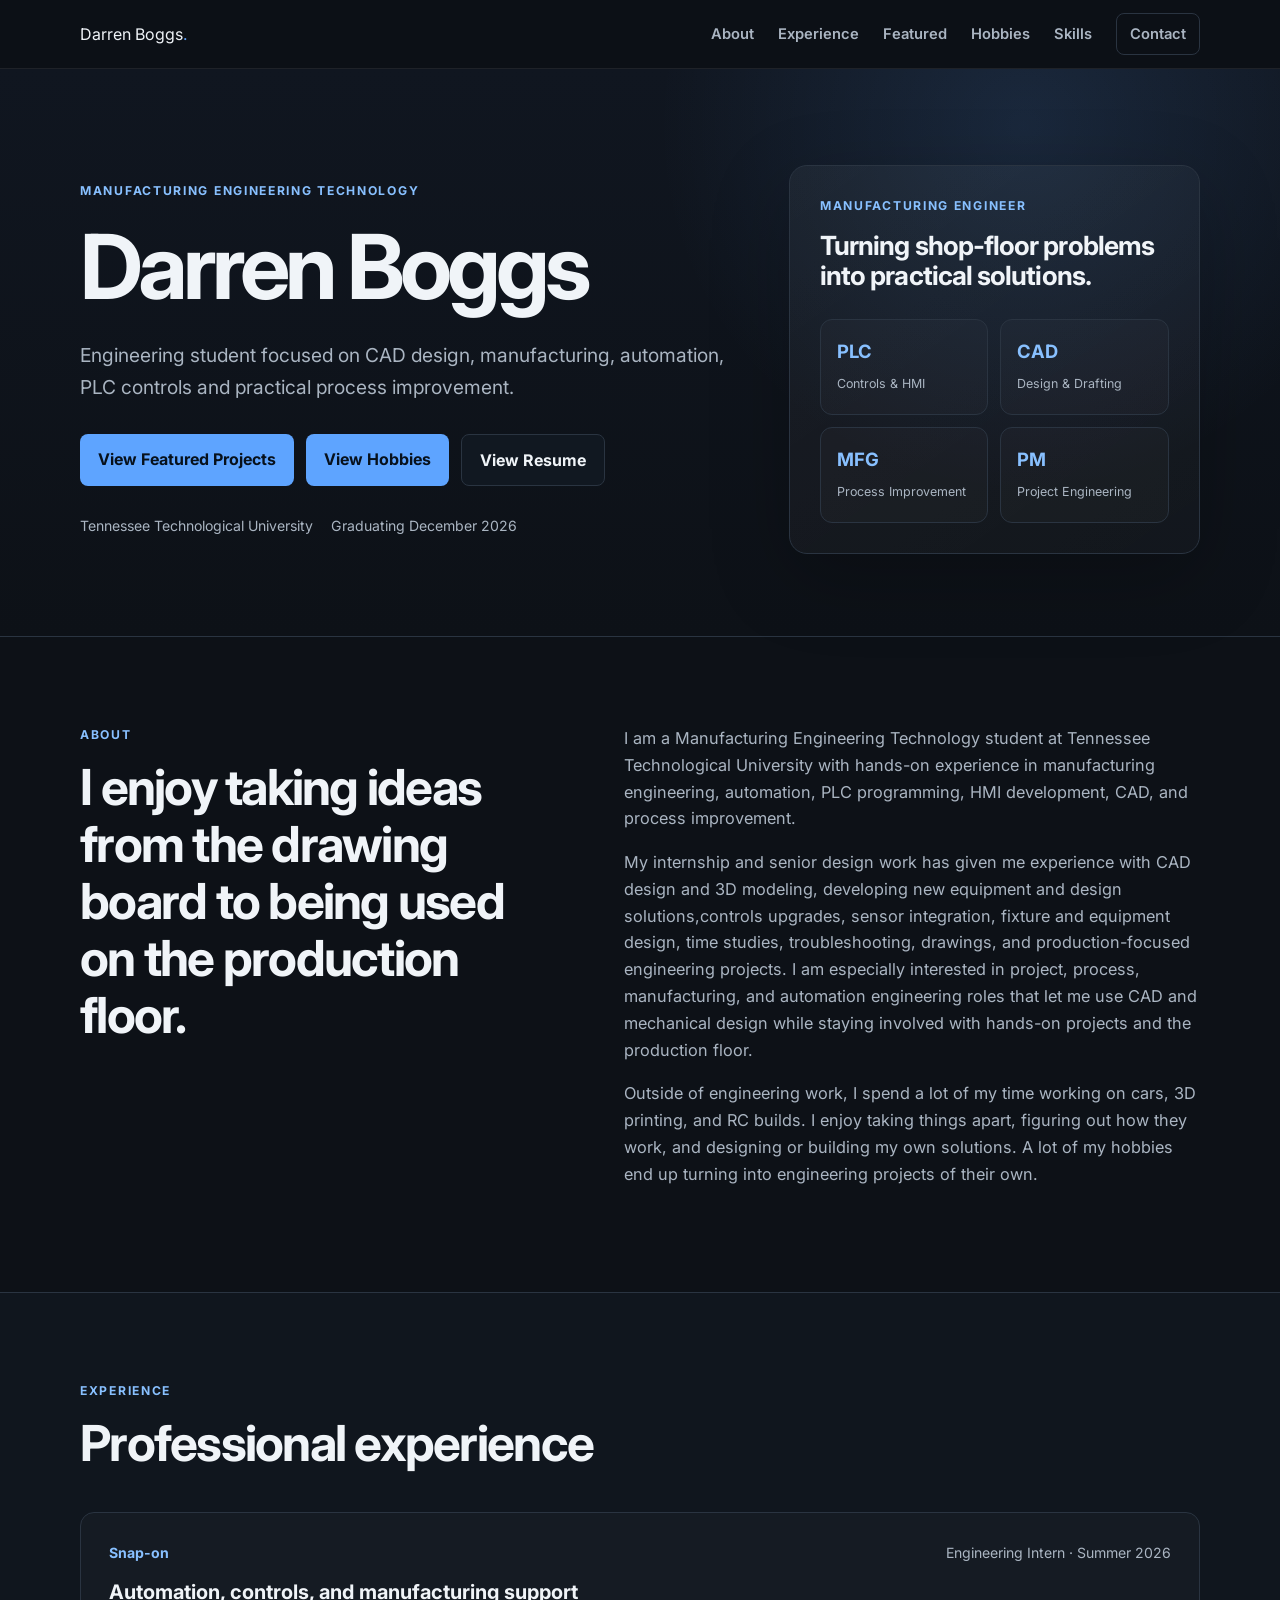
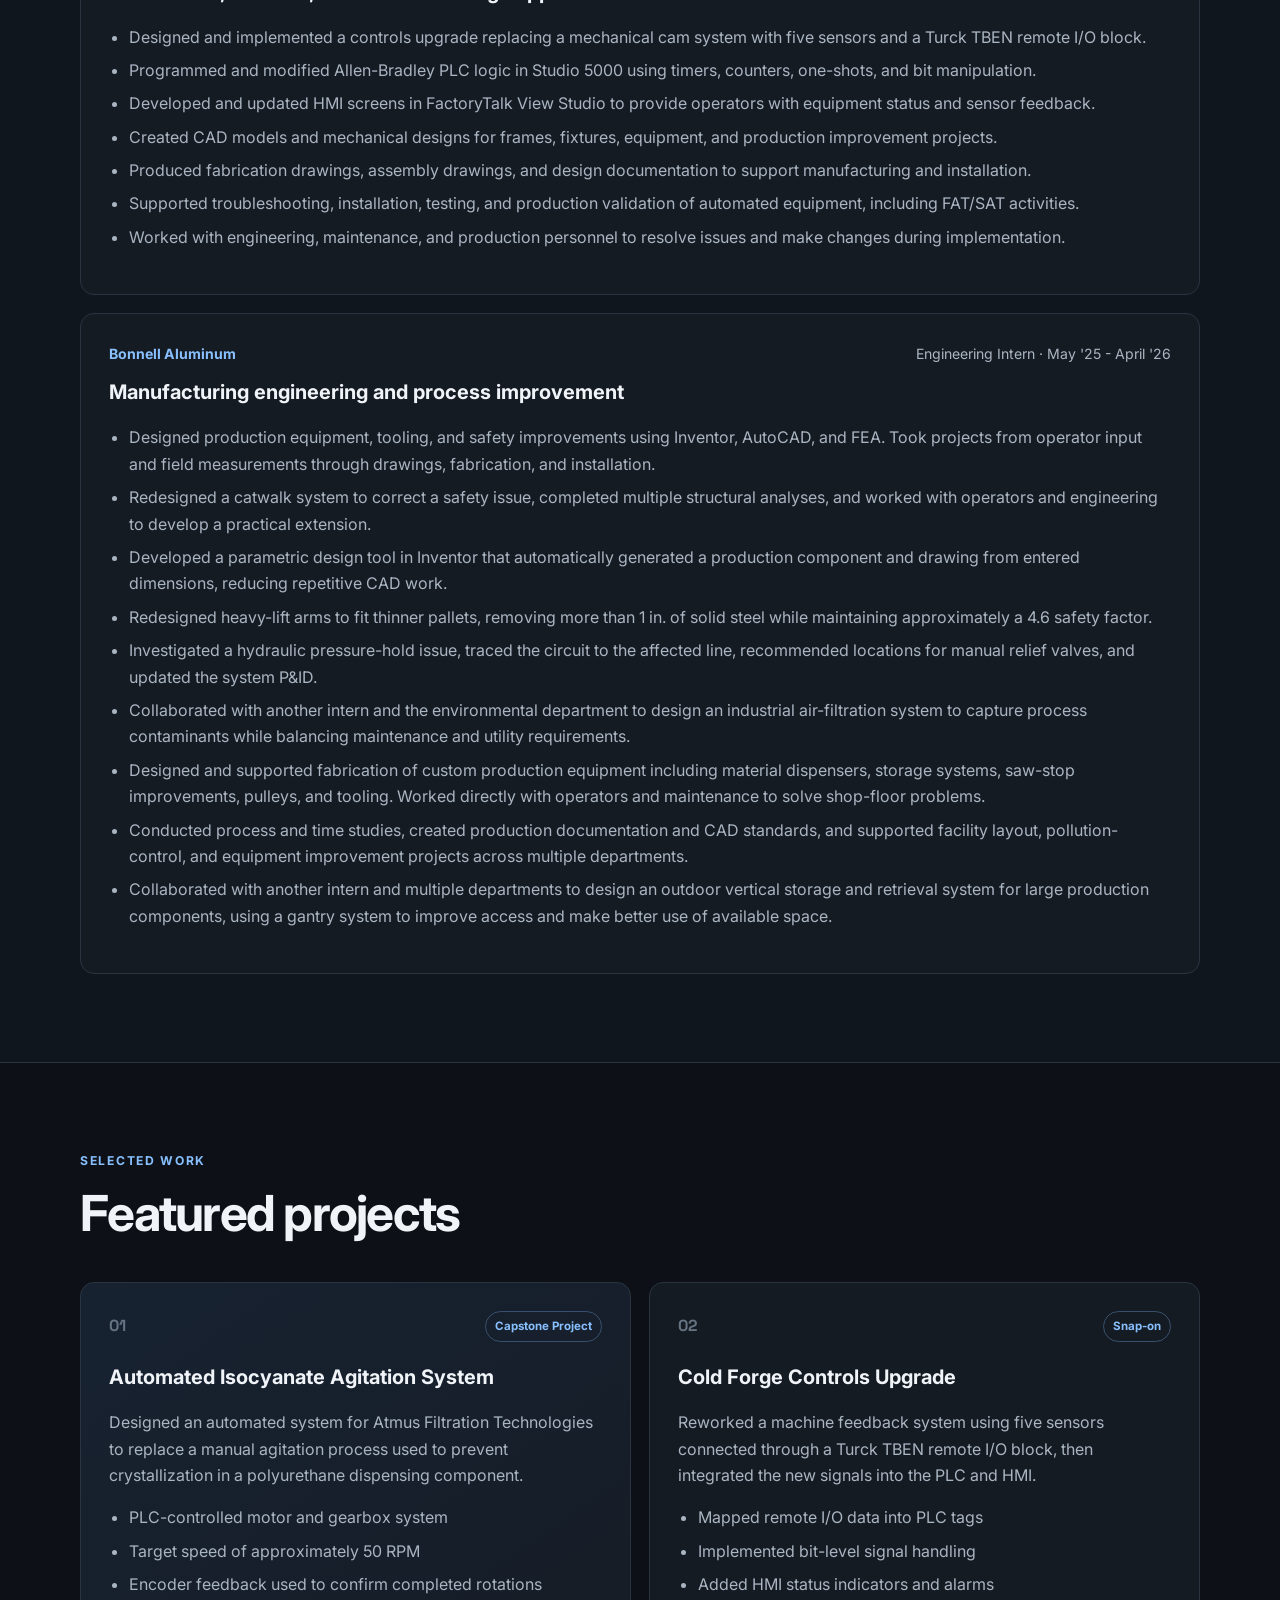
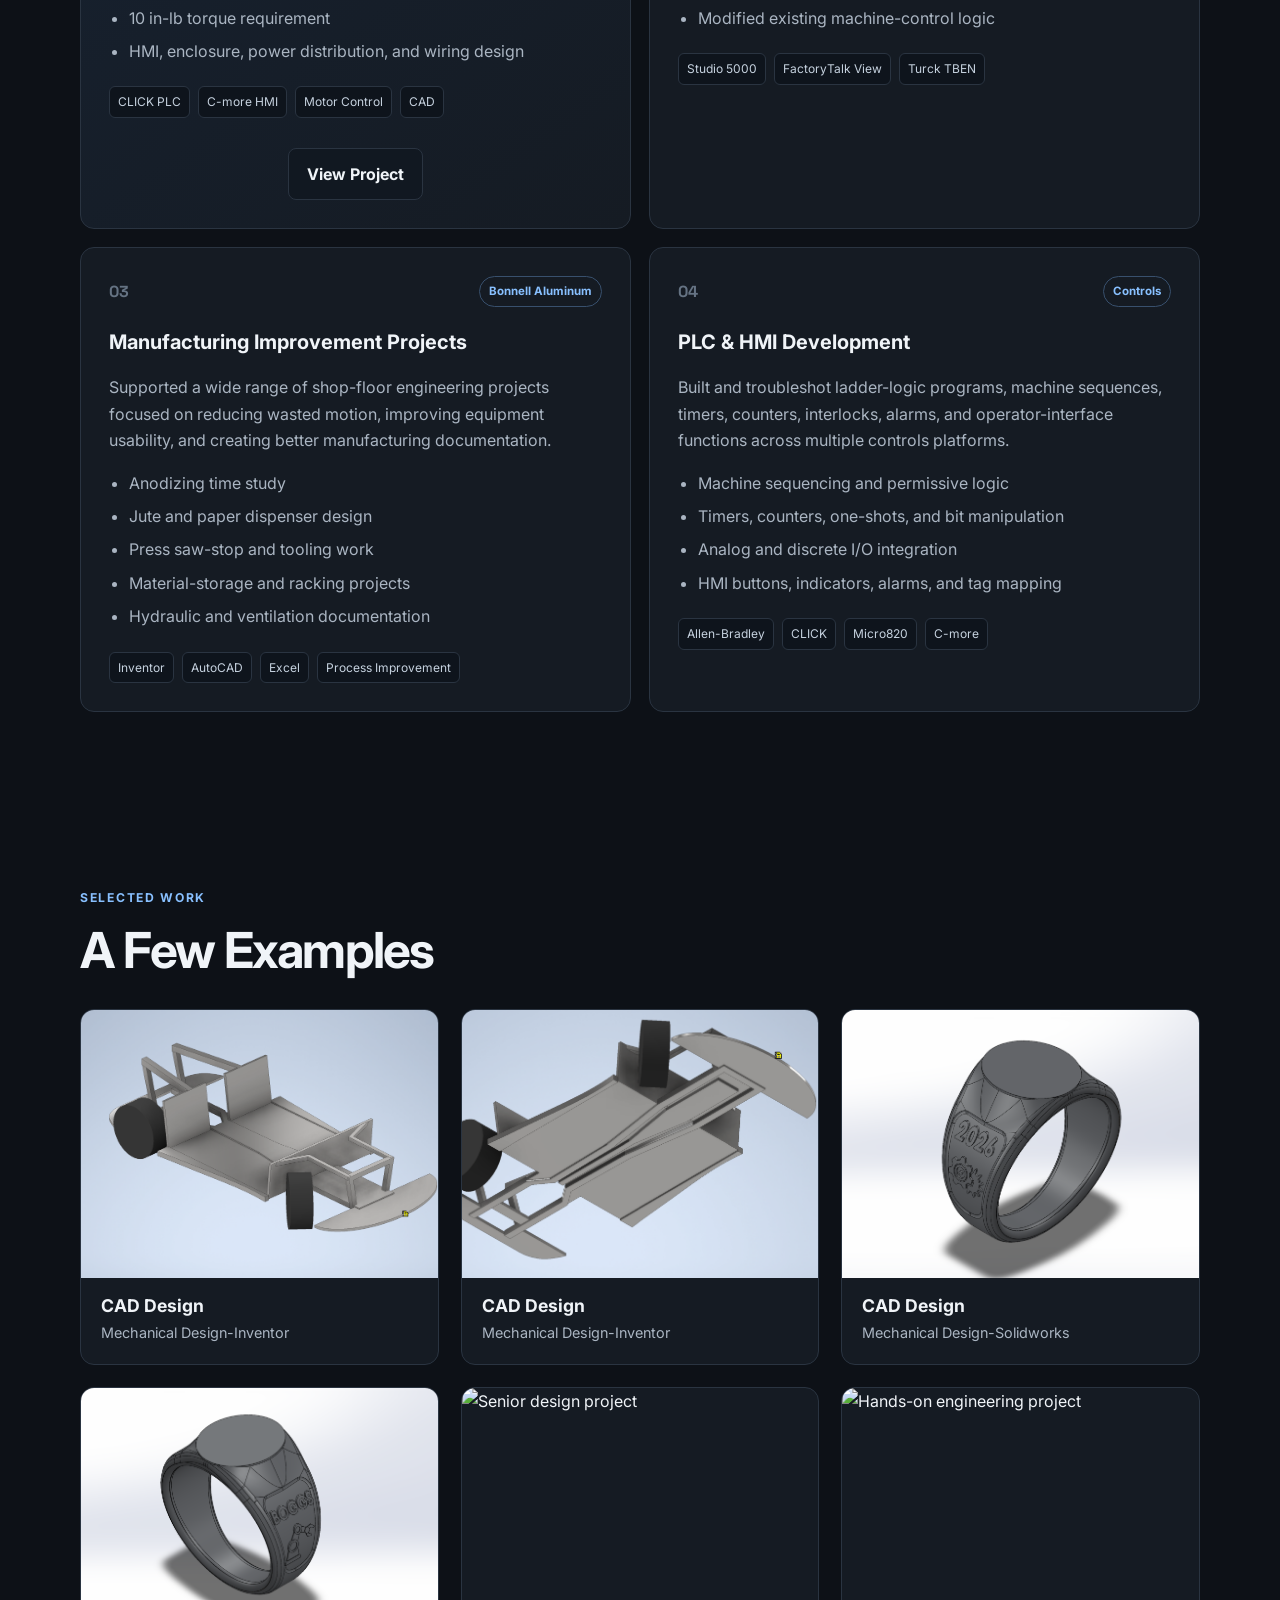
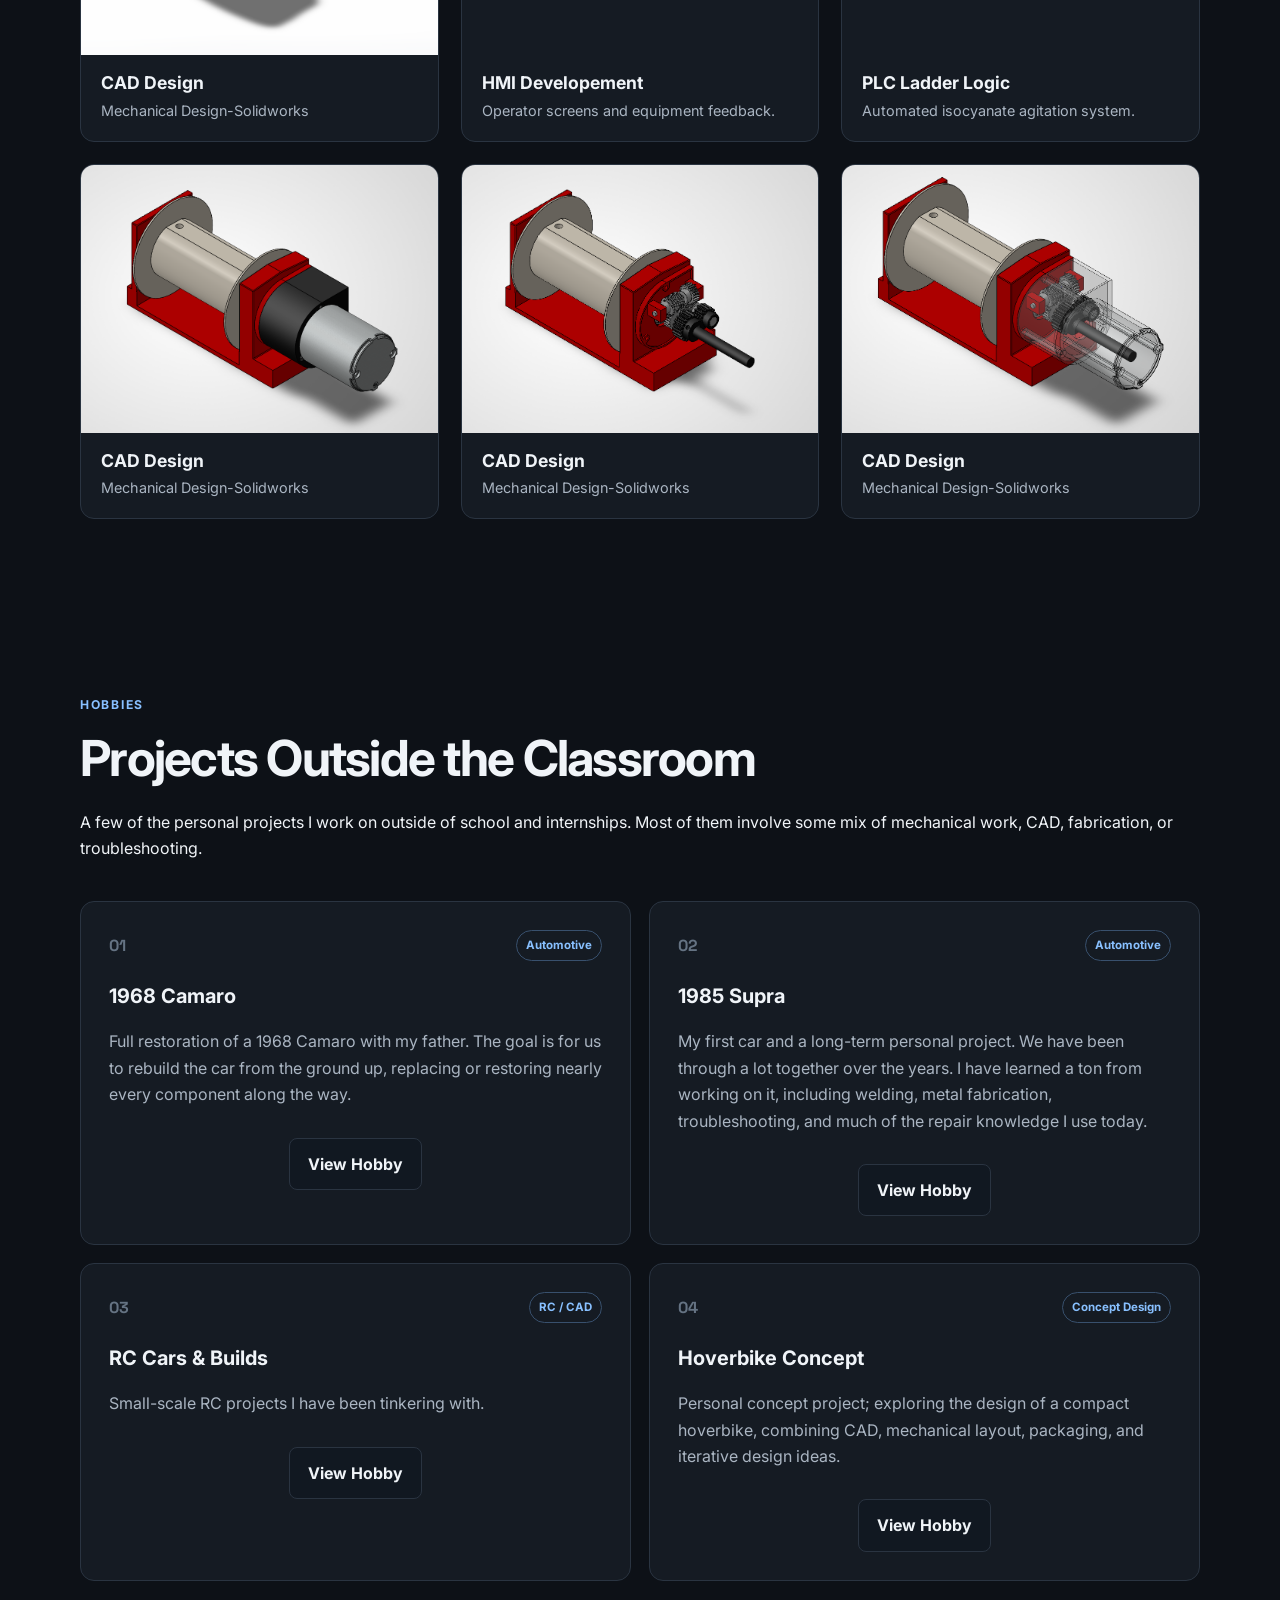
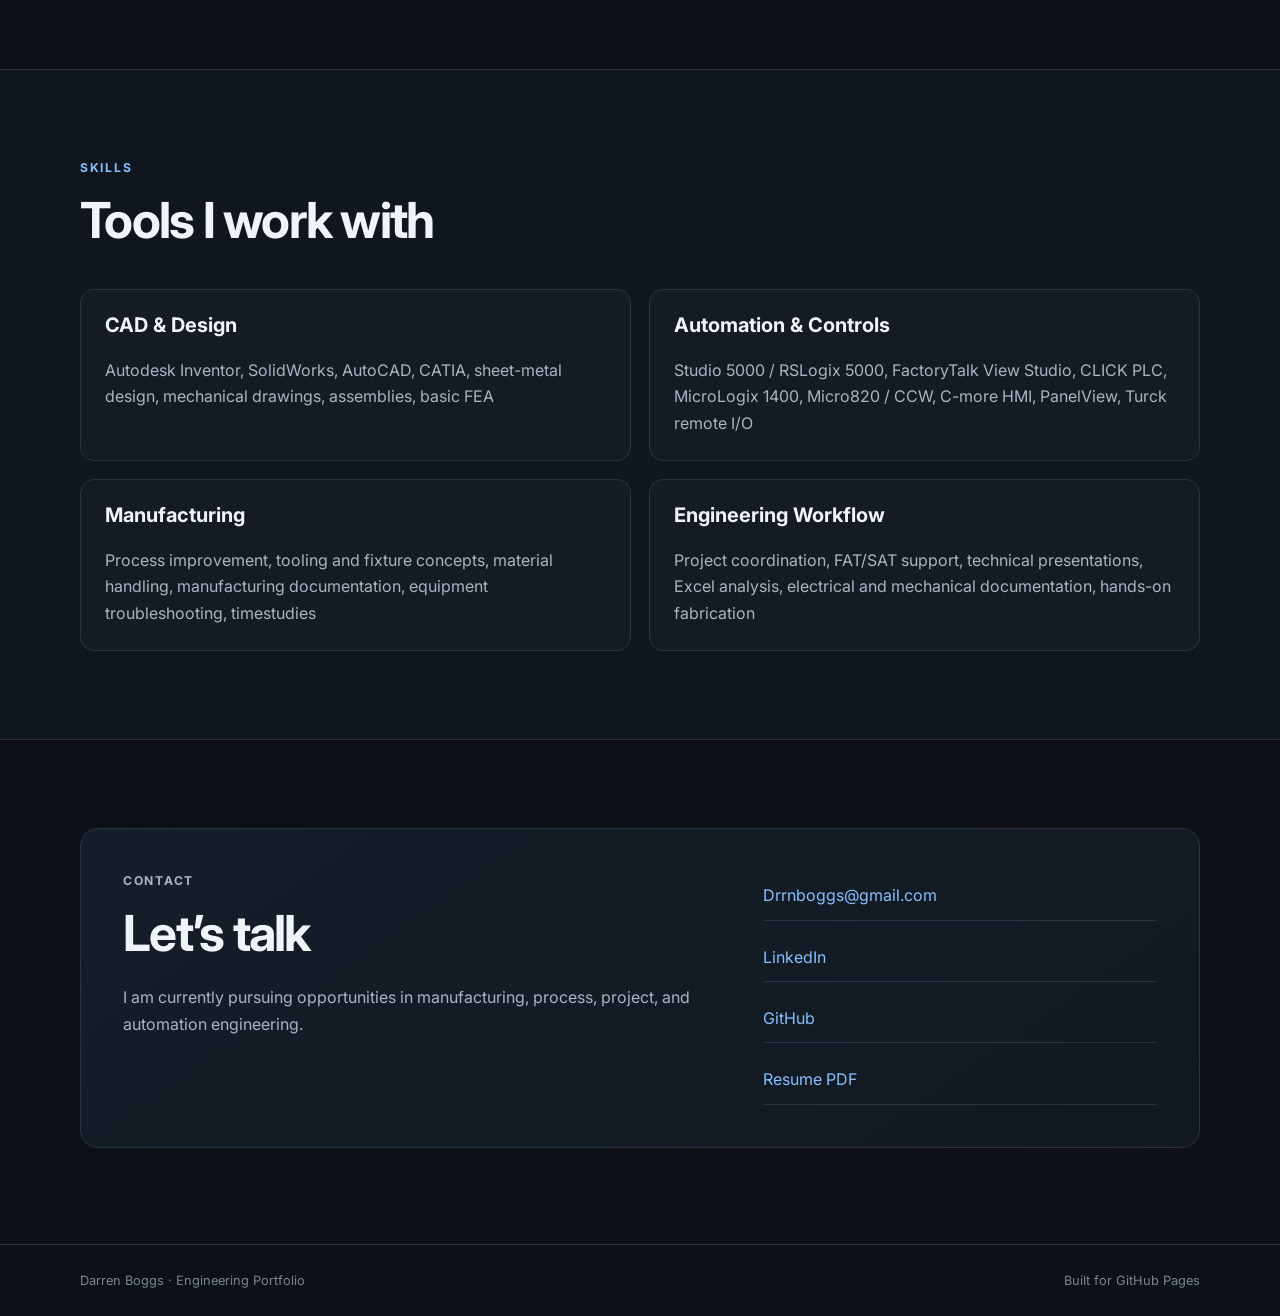
==== commit af280aa8: "Update index.html" ====
--- a/index.html
+++ b/index.html
@@ -319,6 +319,30 @@
         </div>
       </div>
 
+      <div class="gallery-card">
+        <img src="winch1.png" alt="Fabrication project">
+        <div class="gallery-footer">
+          <h3>CAD Design</h3>
+          <p>Mechanical Design-Solidworks</p>
+        </div>
+      </div>
+
+      <div class="gallery-card">
+        <img src="winch2.png" alt="Fabrication project">
+        <div class="gallery-footer">
+          <h3>CAD Design</h3>
+          <p>Mechanical Design-Solidworks</p>
+        </div>
+      </div>
+
+      <div class="gallery-card">
+        <img src="winch3.png" alt="Fabrication project">
+        <div class="gallery-footer">
+          <h3>CAD Design</h3>
+          <p>Mechanical Design-Solidworks</p>
+        </div>
+      </div>
+
     </div>
 
   </div>
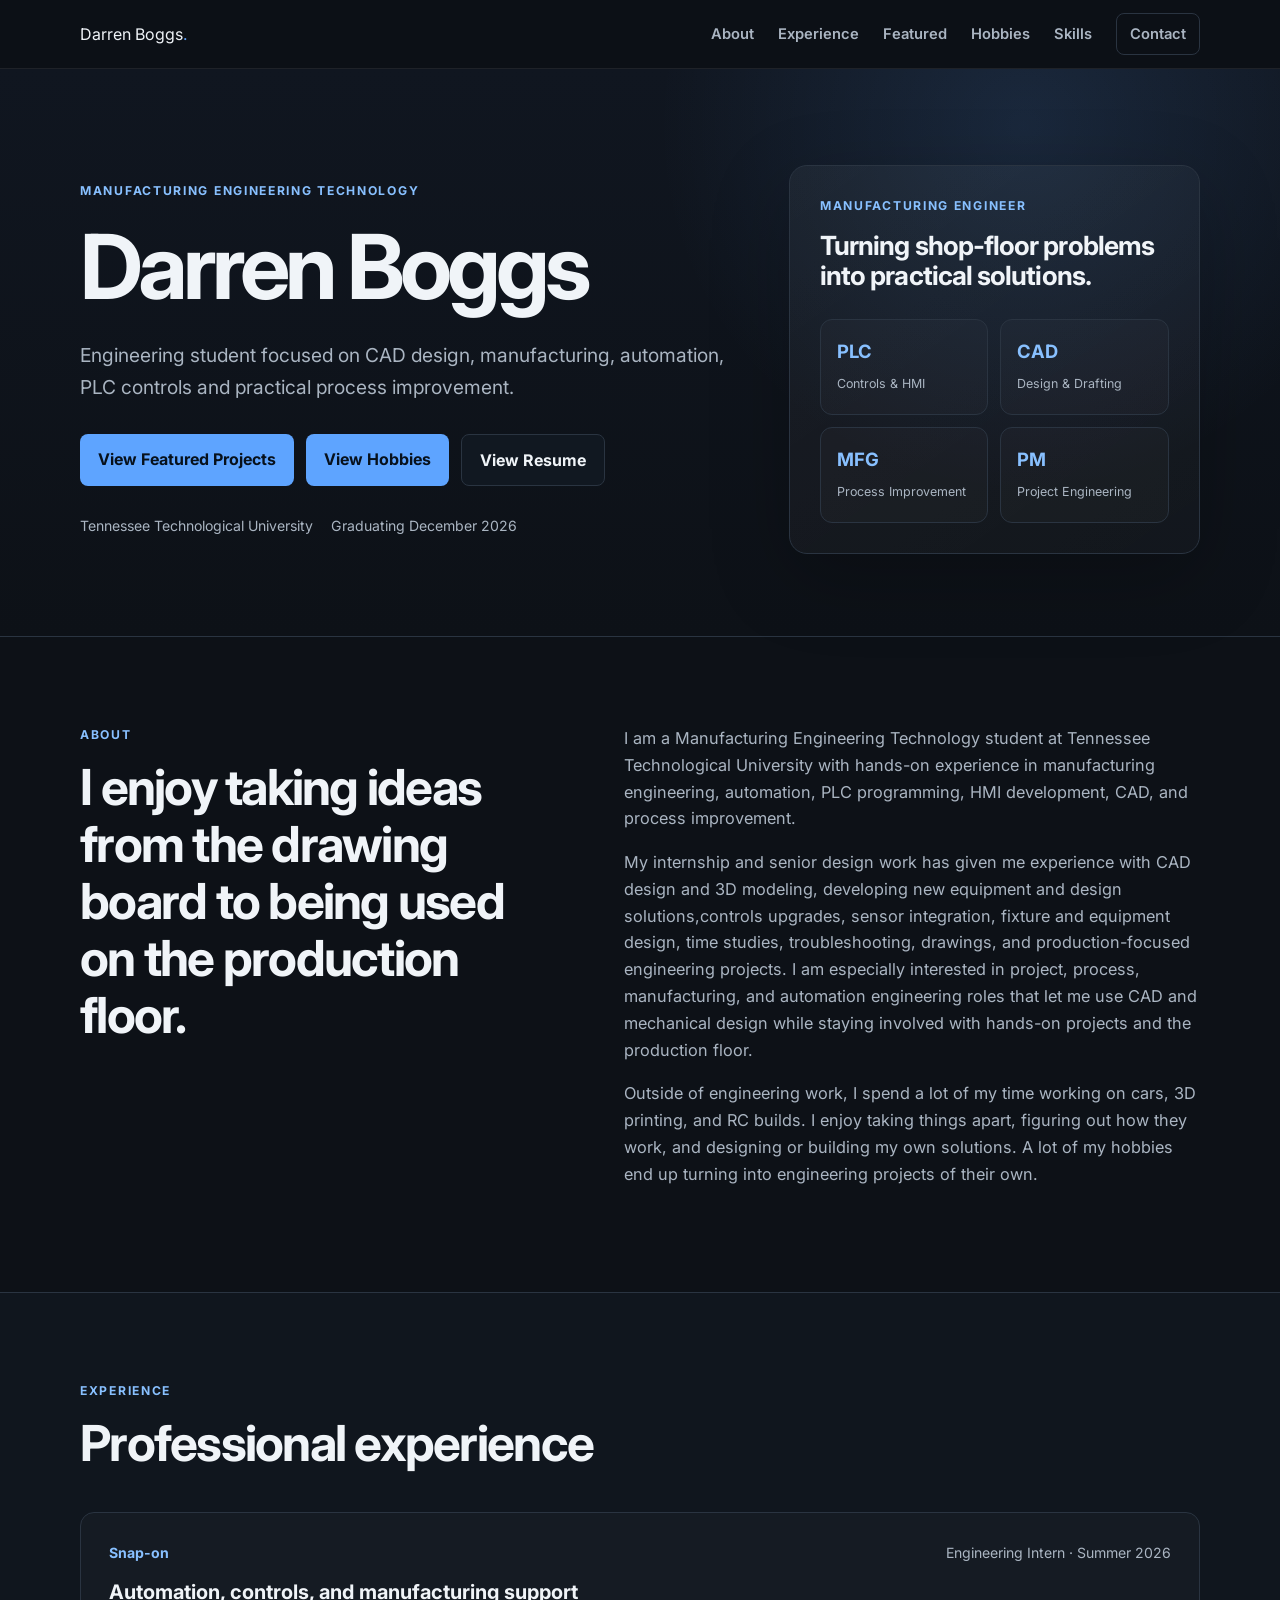
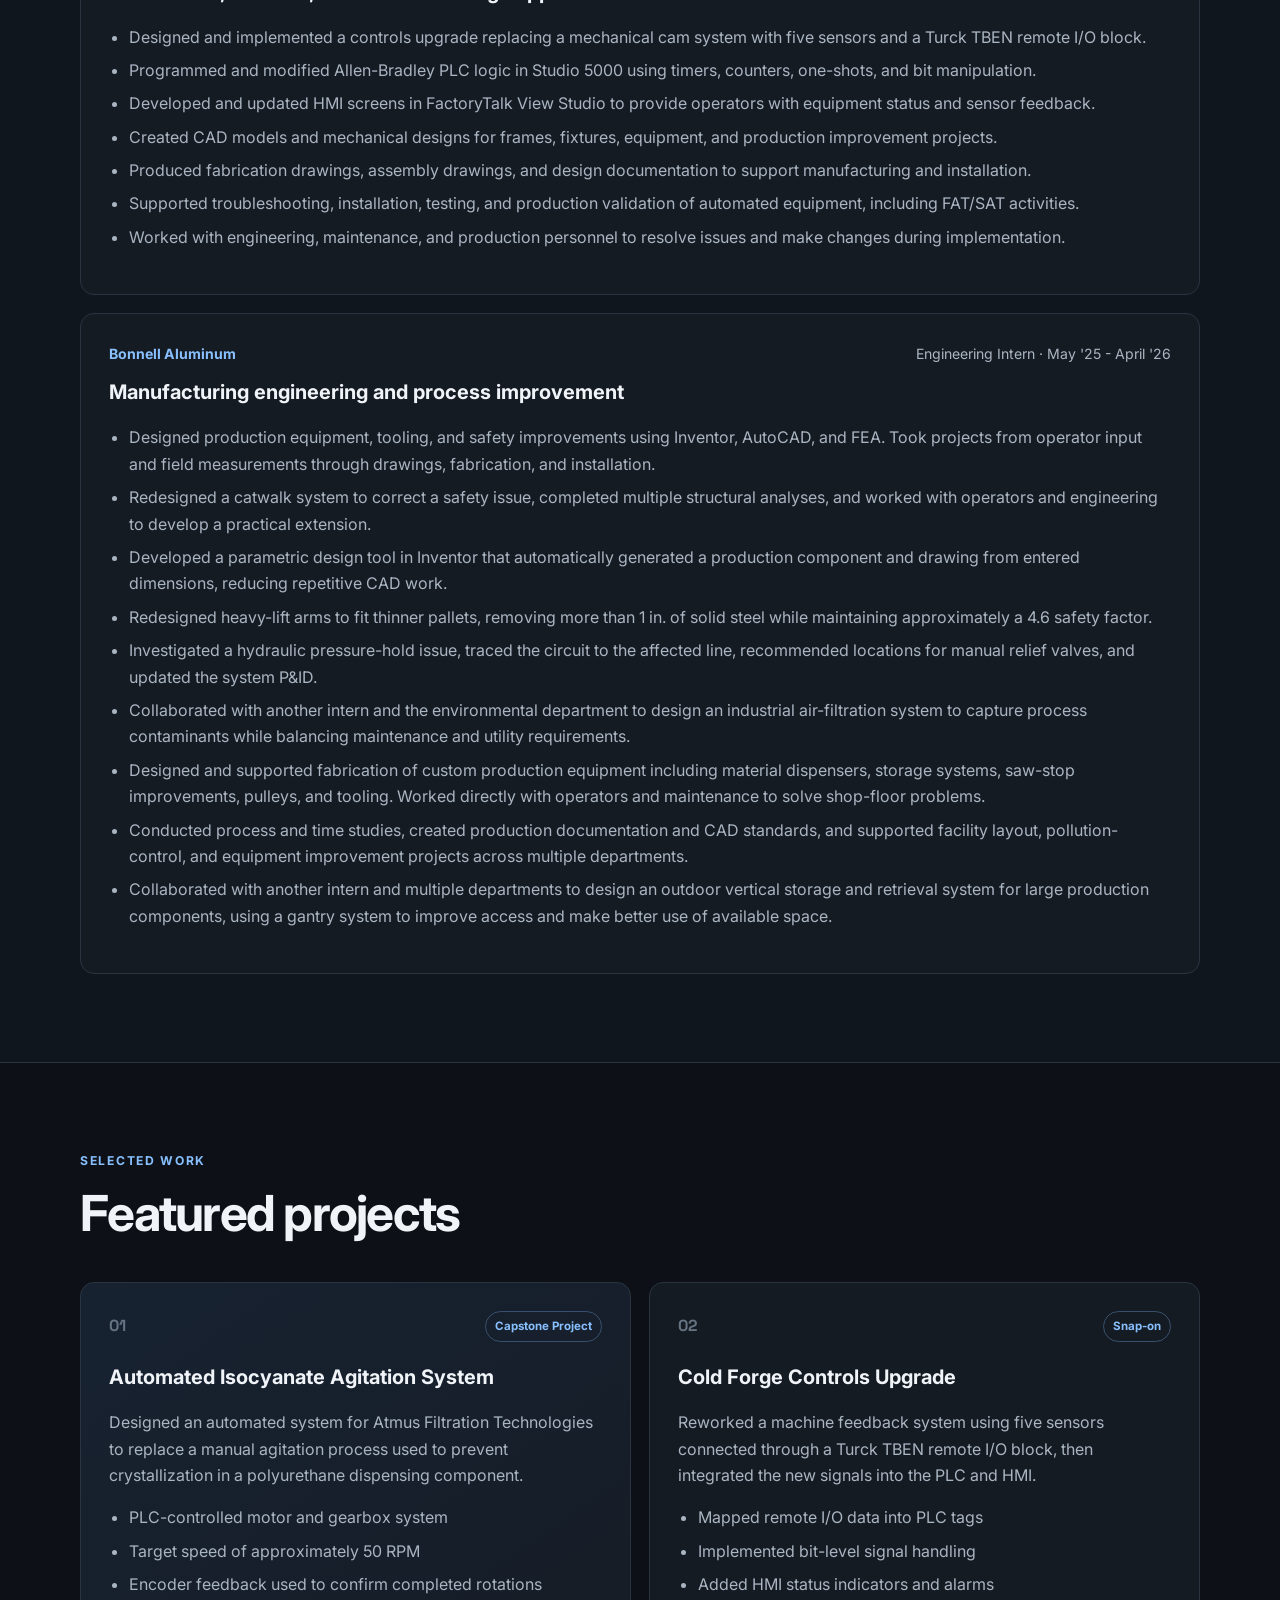
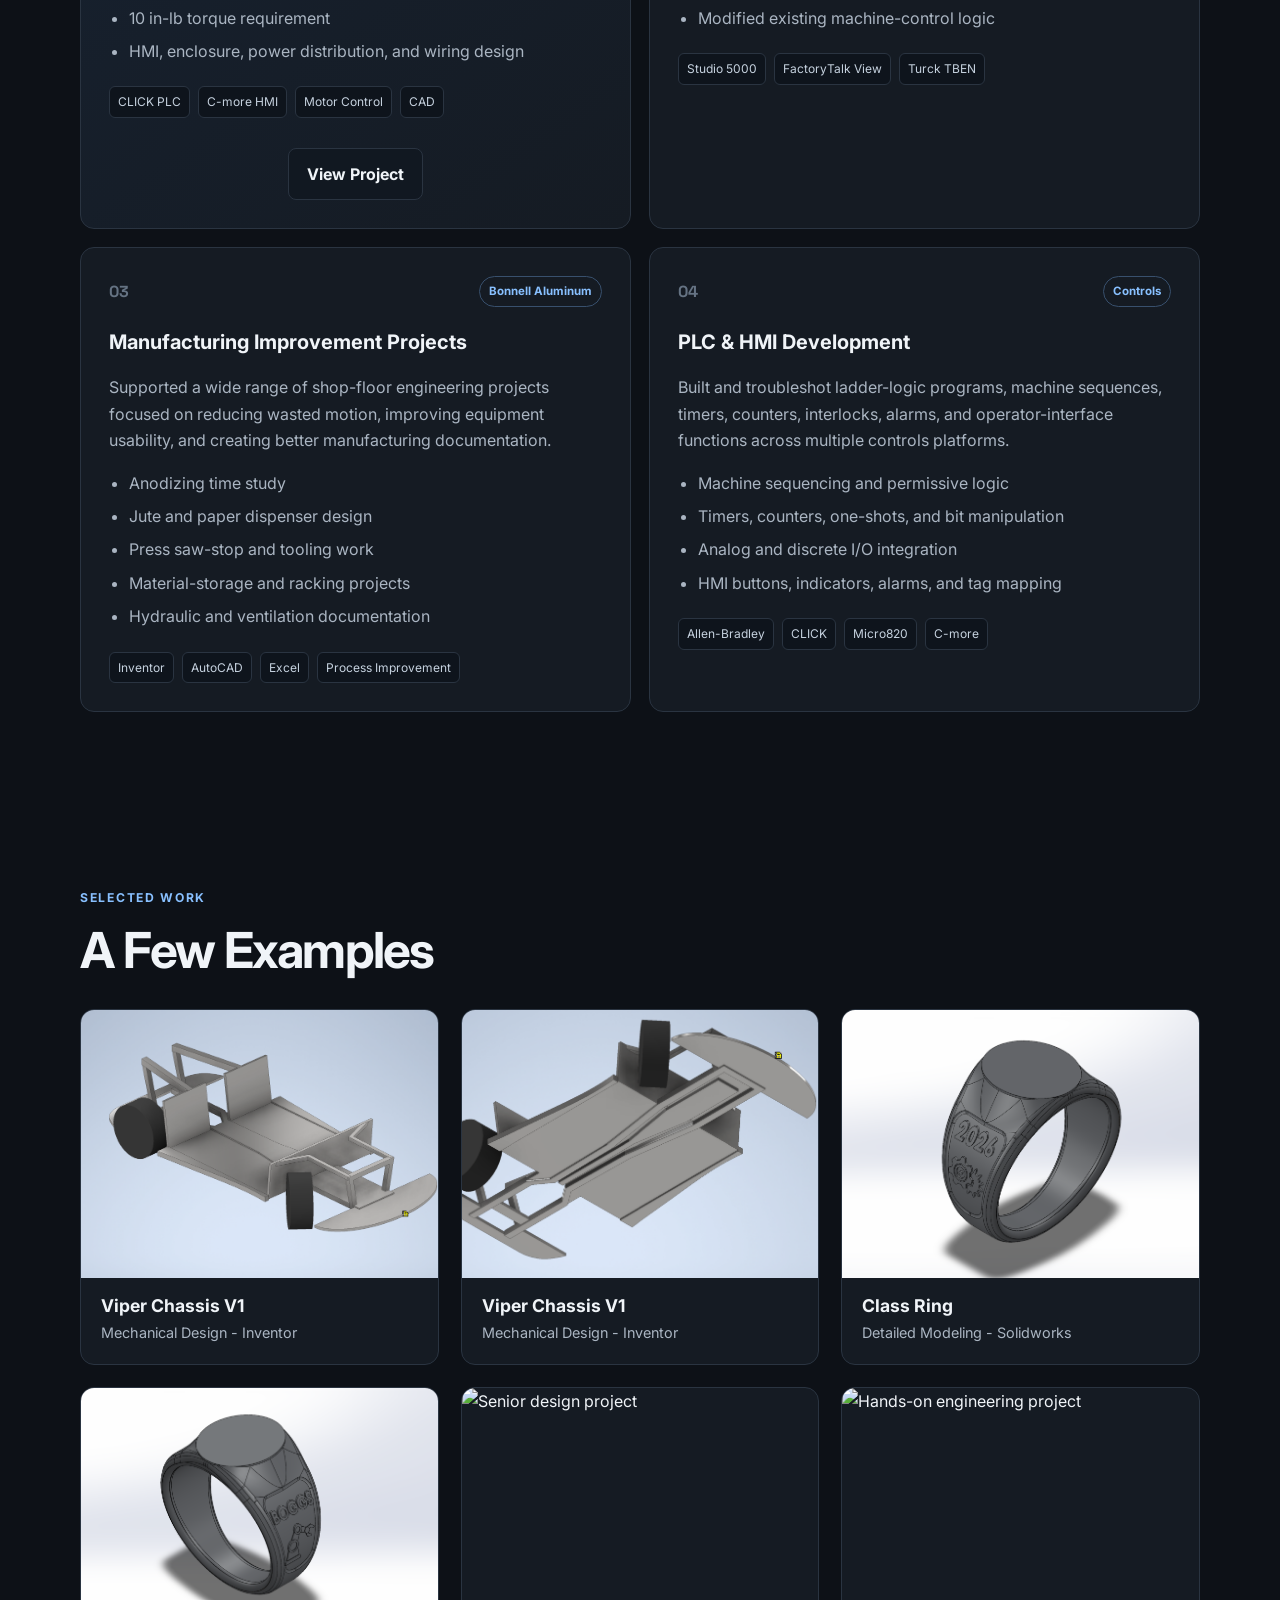
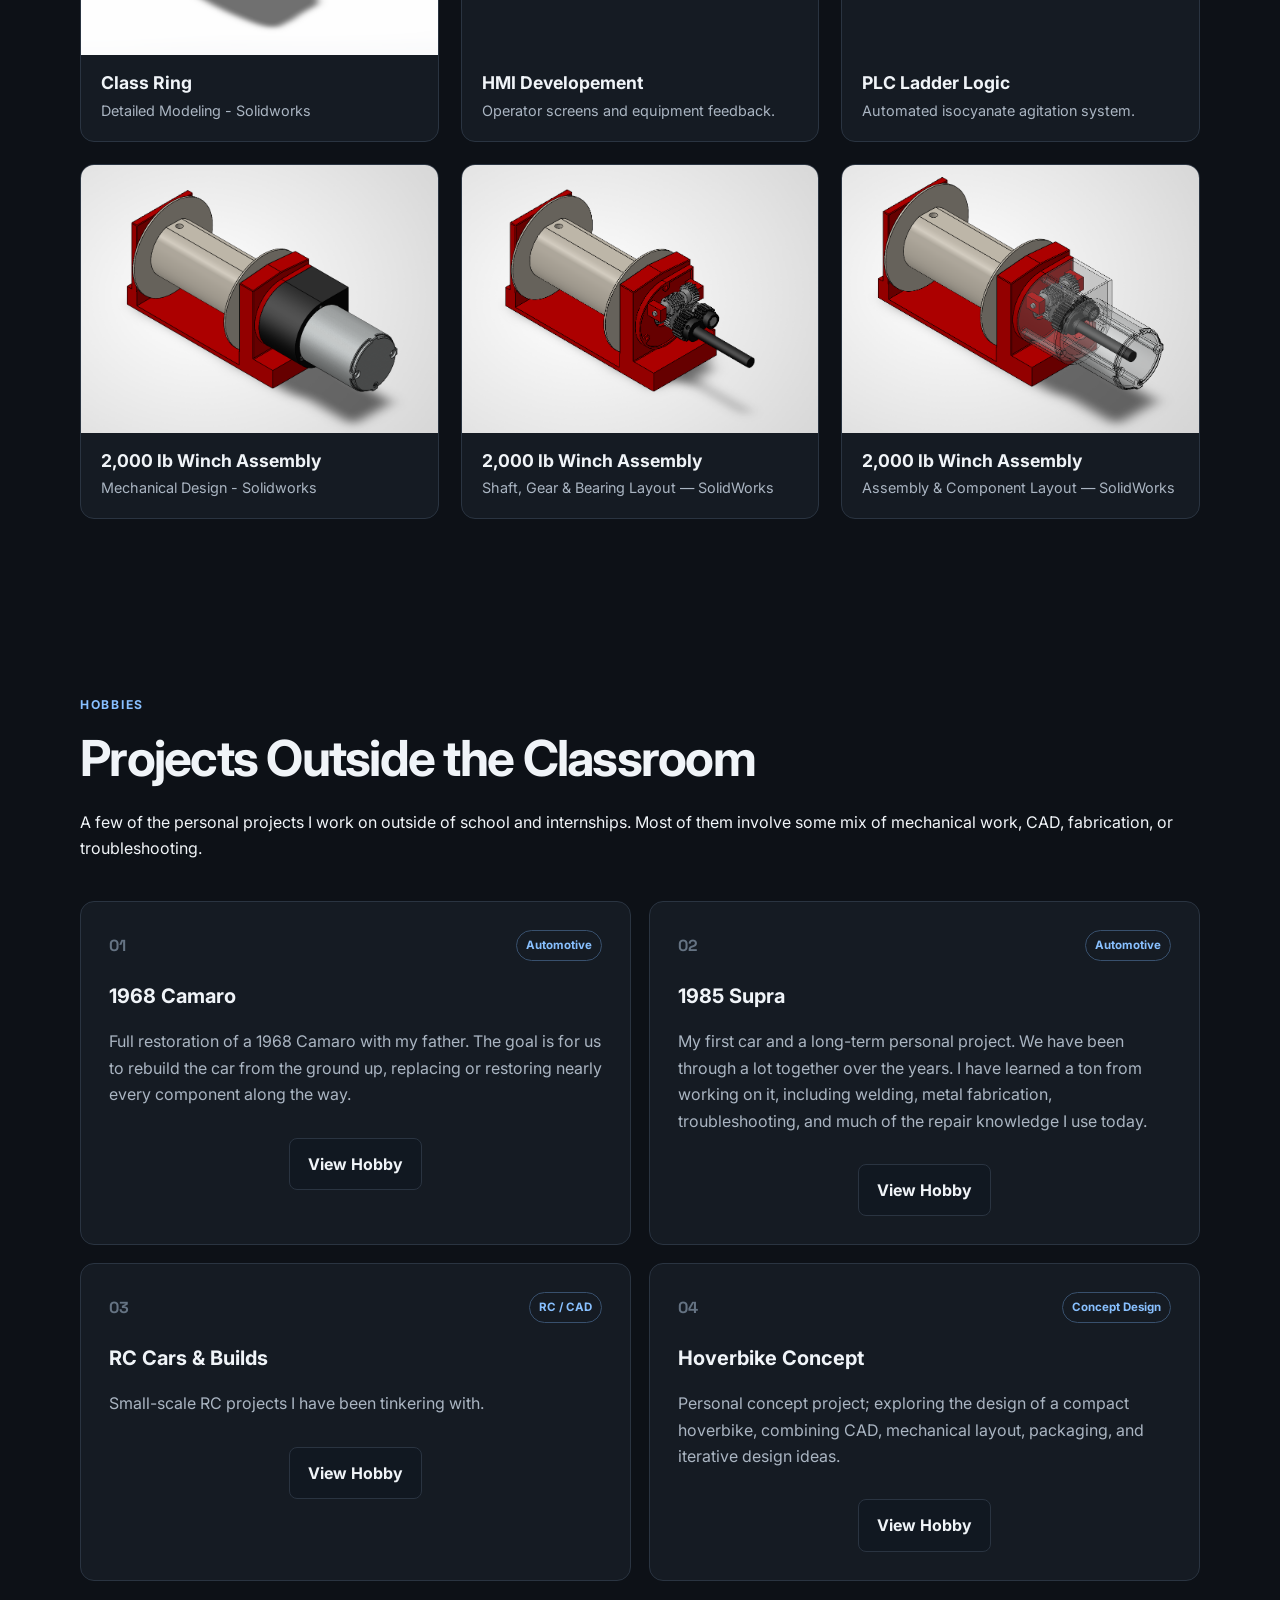
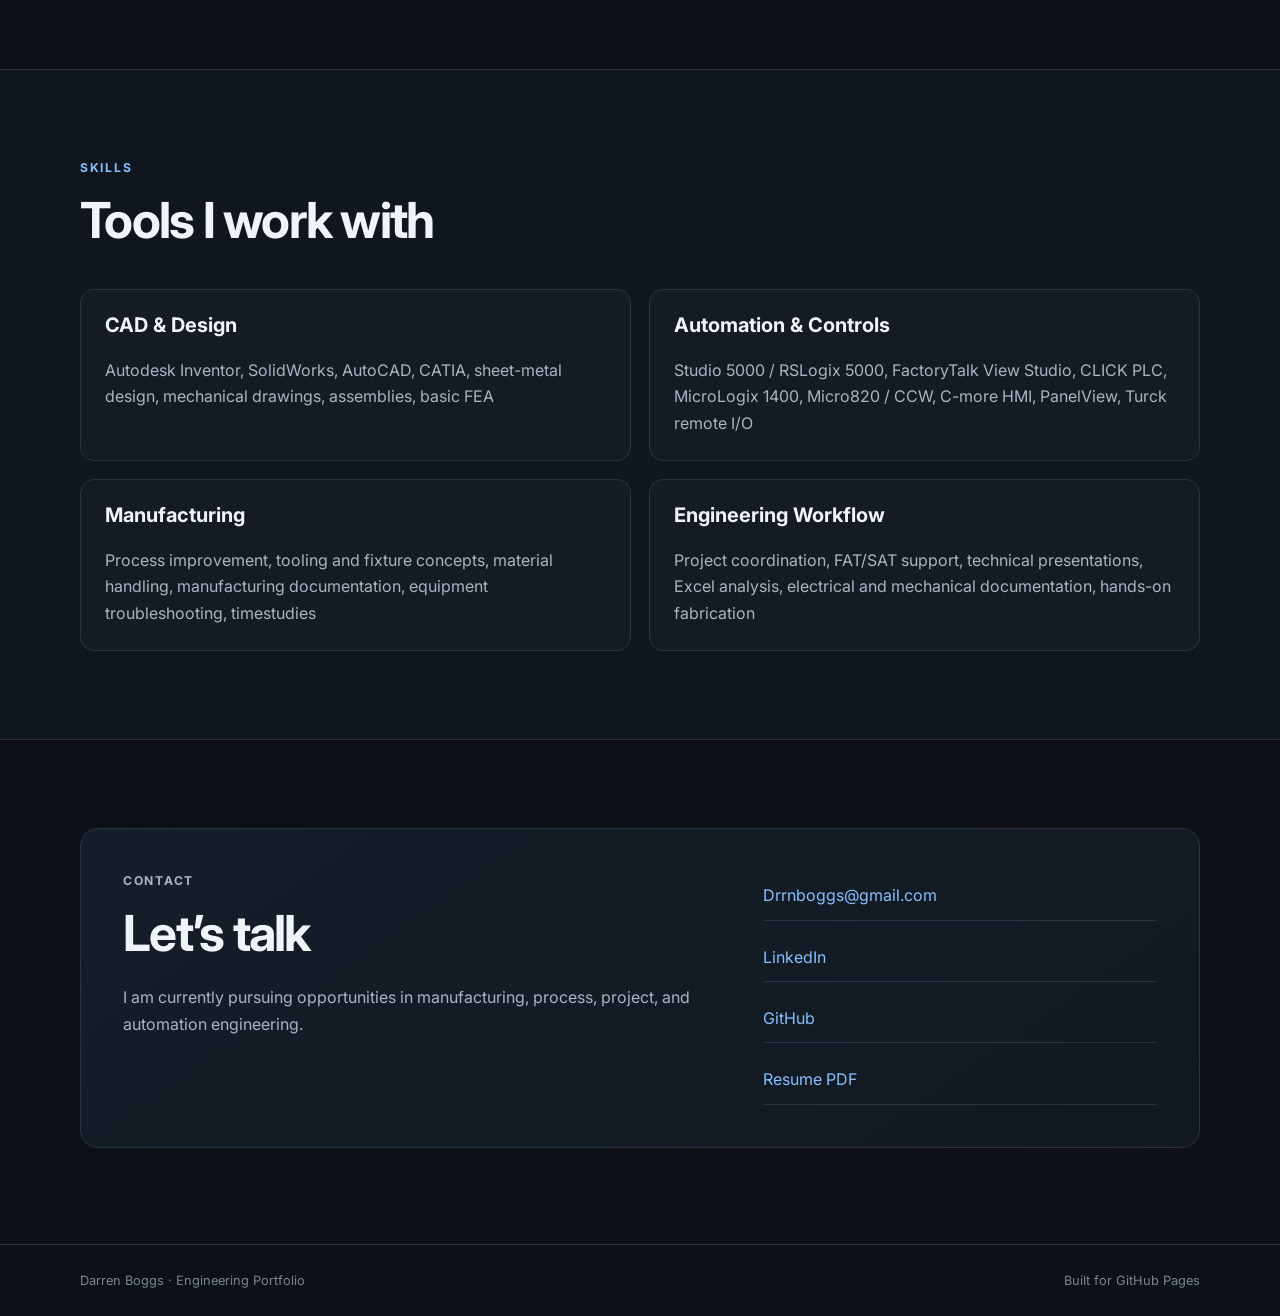
==== commit c8dd6ab9: "Update project titles and descriptions in gallery" ====
--- a/index.html
+++ b/index.html
@@ -274,32 +274,32 @@
       <div class="gallery-card">
         <img src="viper1.png" alt="CAD design project">
         <div class="gallery-footer">
-          <h3>CAD Design</h3>
-          <p>Mechanical Design-Inventor</p>
+          <h3>Viper Chassis V1</h3>
+          <p>Mechanical Design - Inventor</p>
         </div>
       </div>
 
       <div class="gallery-card">
         <img src="viper2.png" alt="Controls project">
         <div class="gallery-footer">
-          <h3>CAD Design</h3>
-          <p>Mechanical Design-Inventor</p>
+          <h3>Viper Chassis V1</h3>
+          <p>Mechanical Design - Inventor</p>
         </div>
       </div>
 
       <div class="gallery-card">
         <img src="ring1.png" alt="HMI project">
         <div class="gallery-footer">
-          <h3>CAD Design</h3>
-          <p>Mechanical Design-Solidworks</p>
+          <h3>Class Ring</h3>
+          <p>Detailed Modeling - Solidworks</p>
         </div>
       </div>
 
       <div class="gallery-card">
         <img src="ring2.png" alt="Fabrication project">
         <div class="gallery-footer">
-          <h3>CAD Design</h3>
-          <p>Mechanical Design-Solidworks</p>
+          <h3>Class Ring</h3>
+          <p>Detailed Modeling - Solidworks</p>
         </div>
       </div>
 
@@ -322,24 +322,24 @@
       <div class="gallery-card">
         <img src="winch1.png" alt="Fabrication project">
         <div class="gallery-footer">
-          <h3>CAD Design</h3>
-          <p>Mechanical Design-Solidworks</p>
+          <h3>2,000 lb Winch Assembly</h3>
+          <p>Mechanical Design - Solidworks</p>
         </div>
       </div>
 
       <div class="gallery-card">
         <img src="winch2.png" alt="Fabrication project">
         <div class="gallery-footer">
-          <h3>CAD Design</h3>
-          <p>Mechanical Design-Solidworks</p>
+          <h3>2,000 lb Winch Assembly</h3>
+          <p>Shaft, Gear & Bearing Layout — SolidWorks</p>
         </div>
       </div>
 
       <div class="gallery-card">
         <img src="winch3.png" alt="Fabrication project">
         <div class="gallery-footer">
-          <h3>CAD Design</h3>
-          <p>Mechanical Design-Solidworks</p>
+          <h3>2,000 lb Winch Assembly</h3>
+          <p>Assembly & Component Layout — SolidWorks</p>
         </div>
       </div>
 
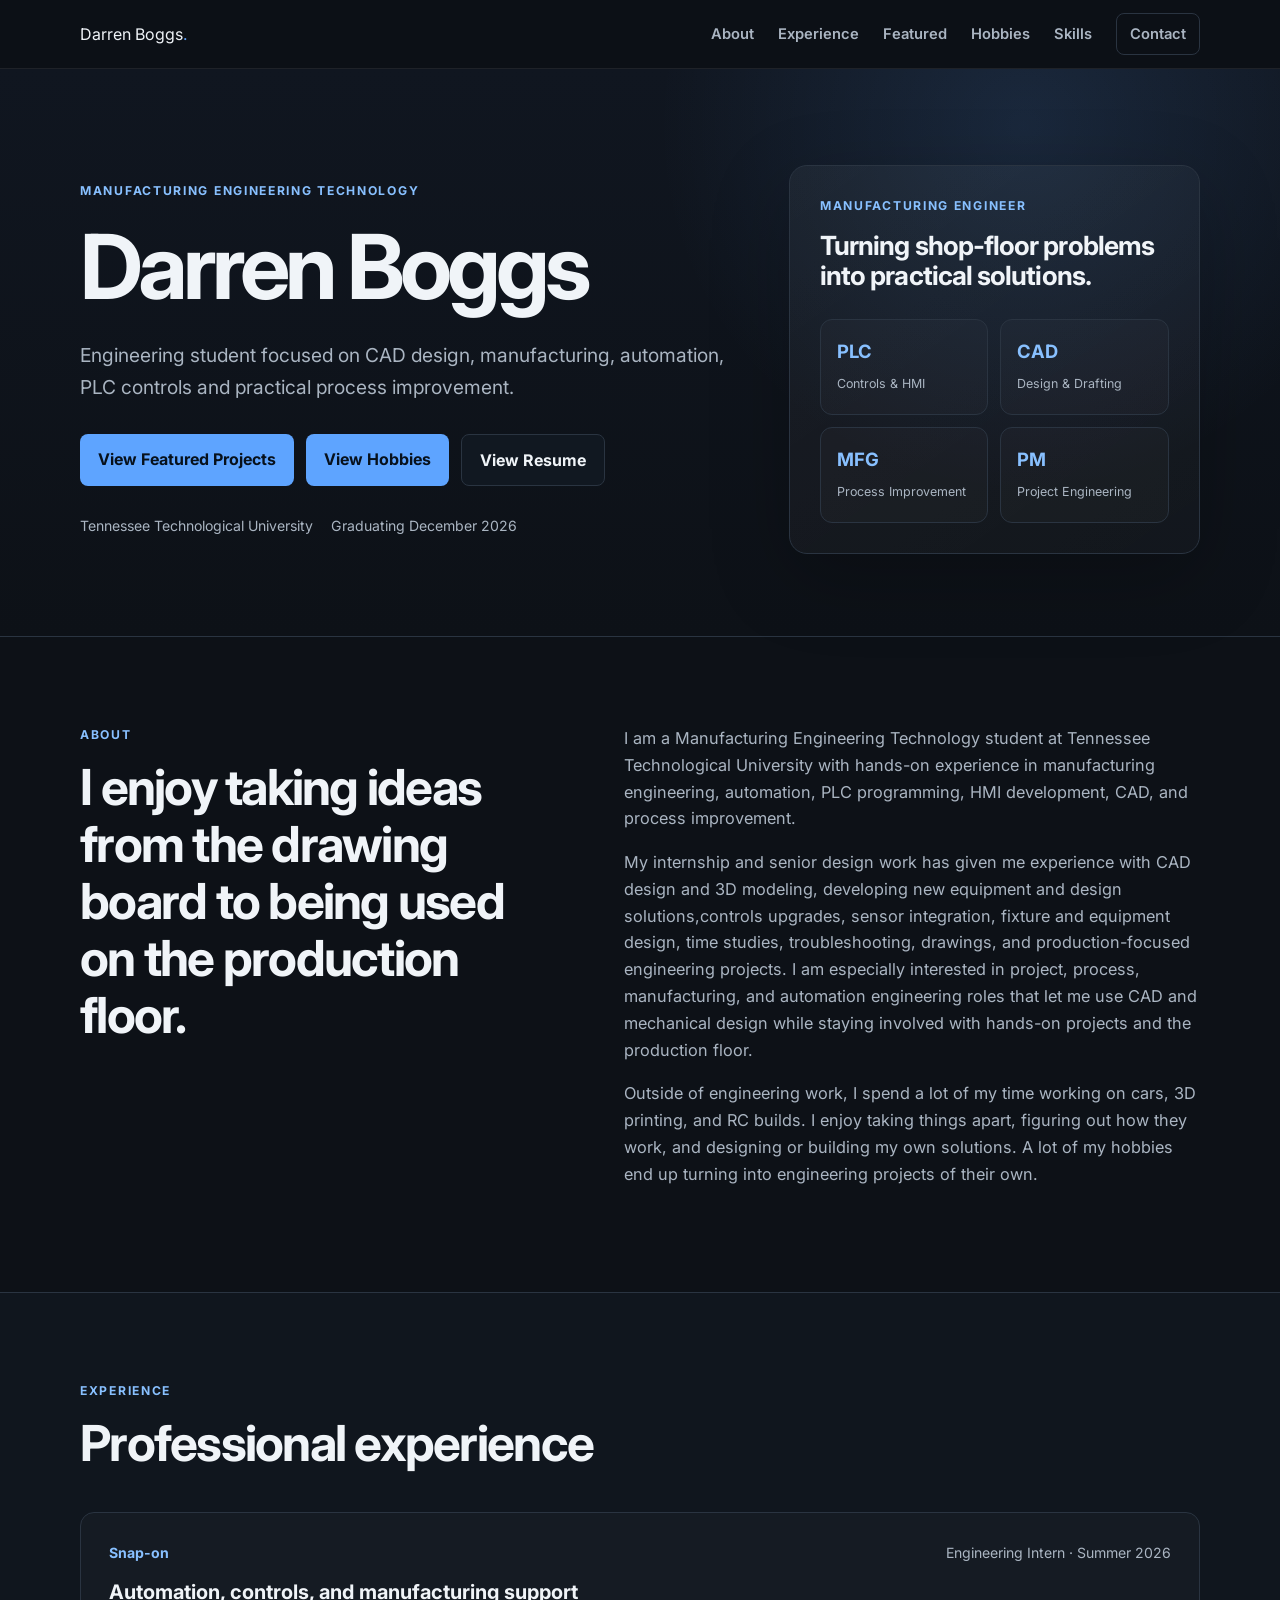
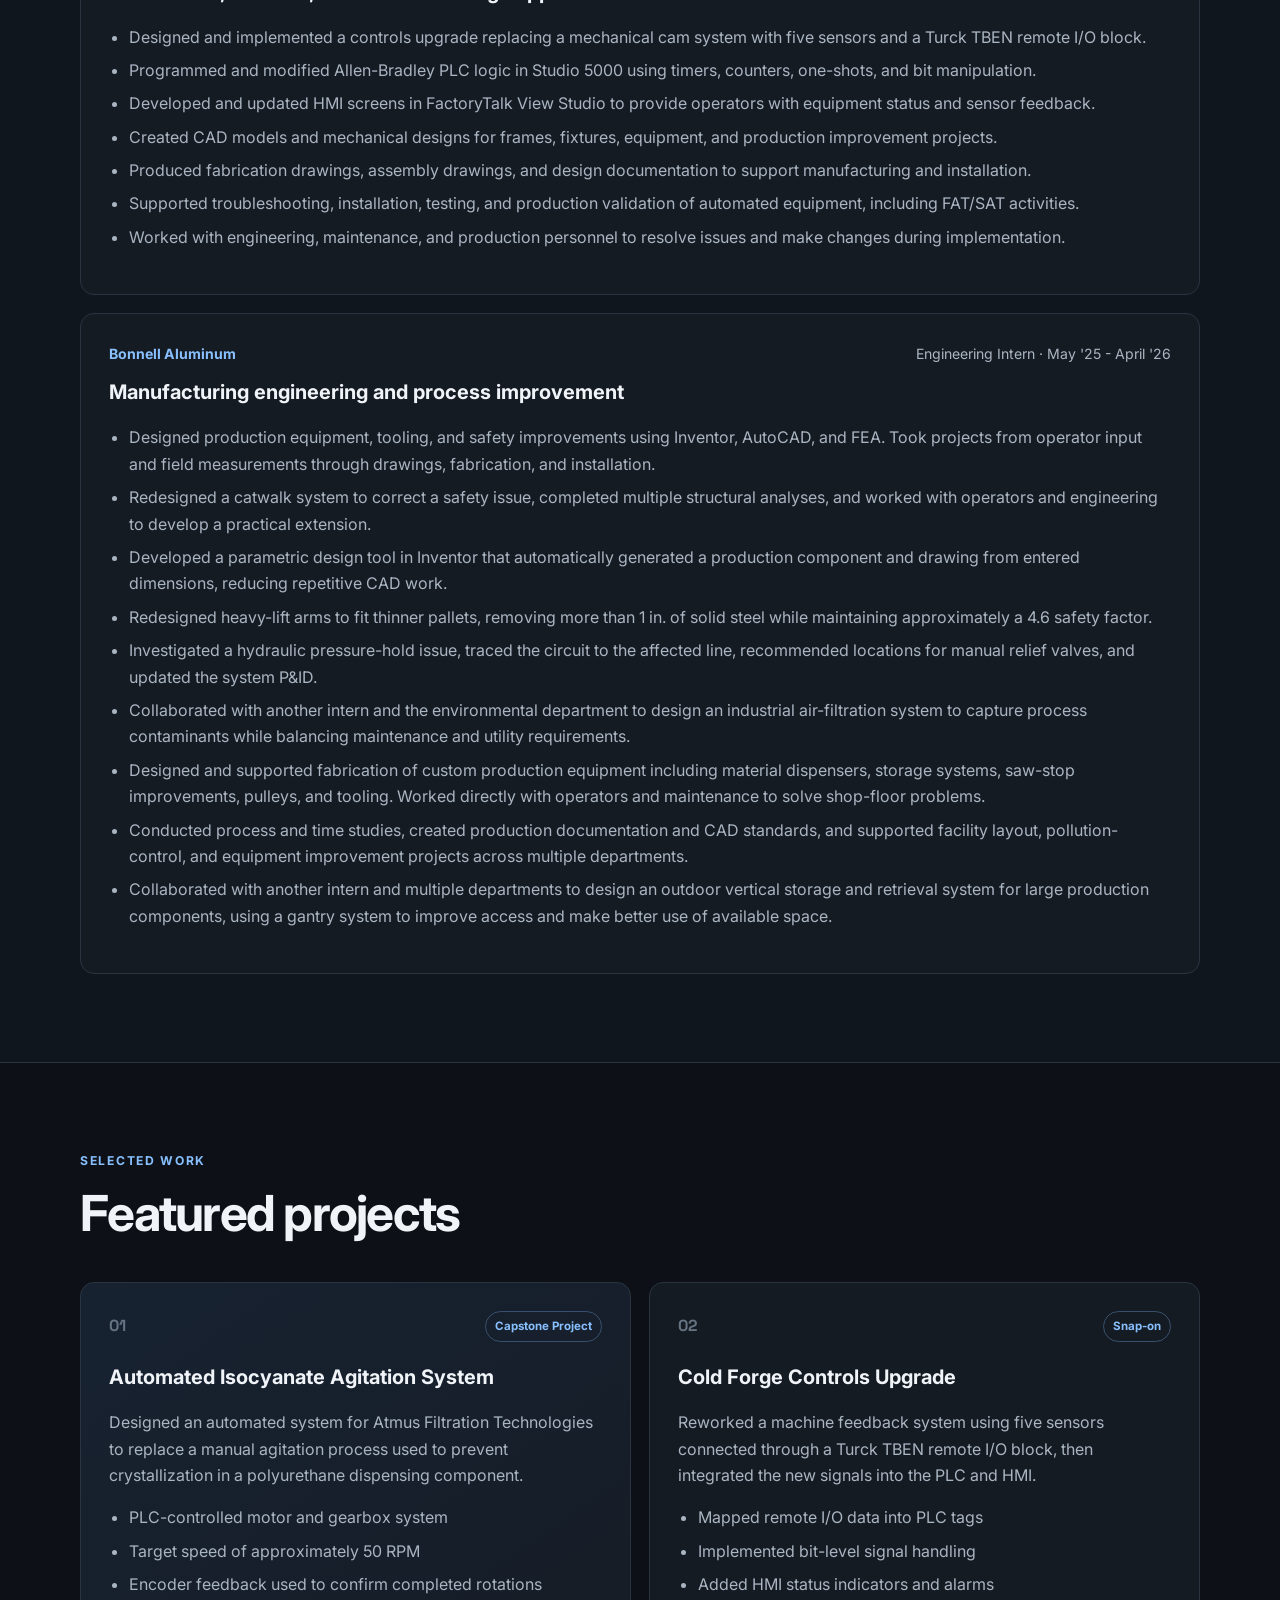
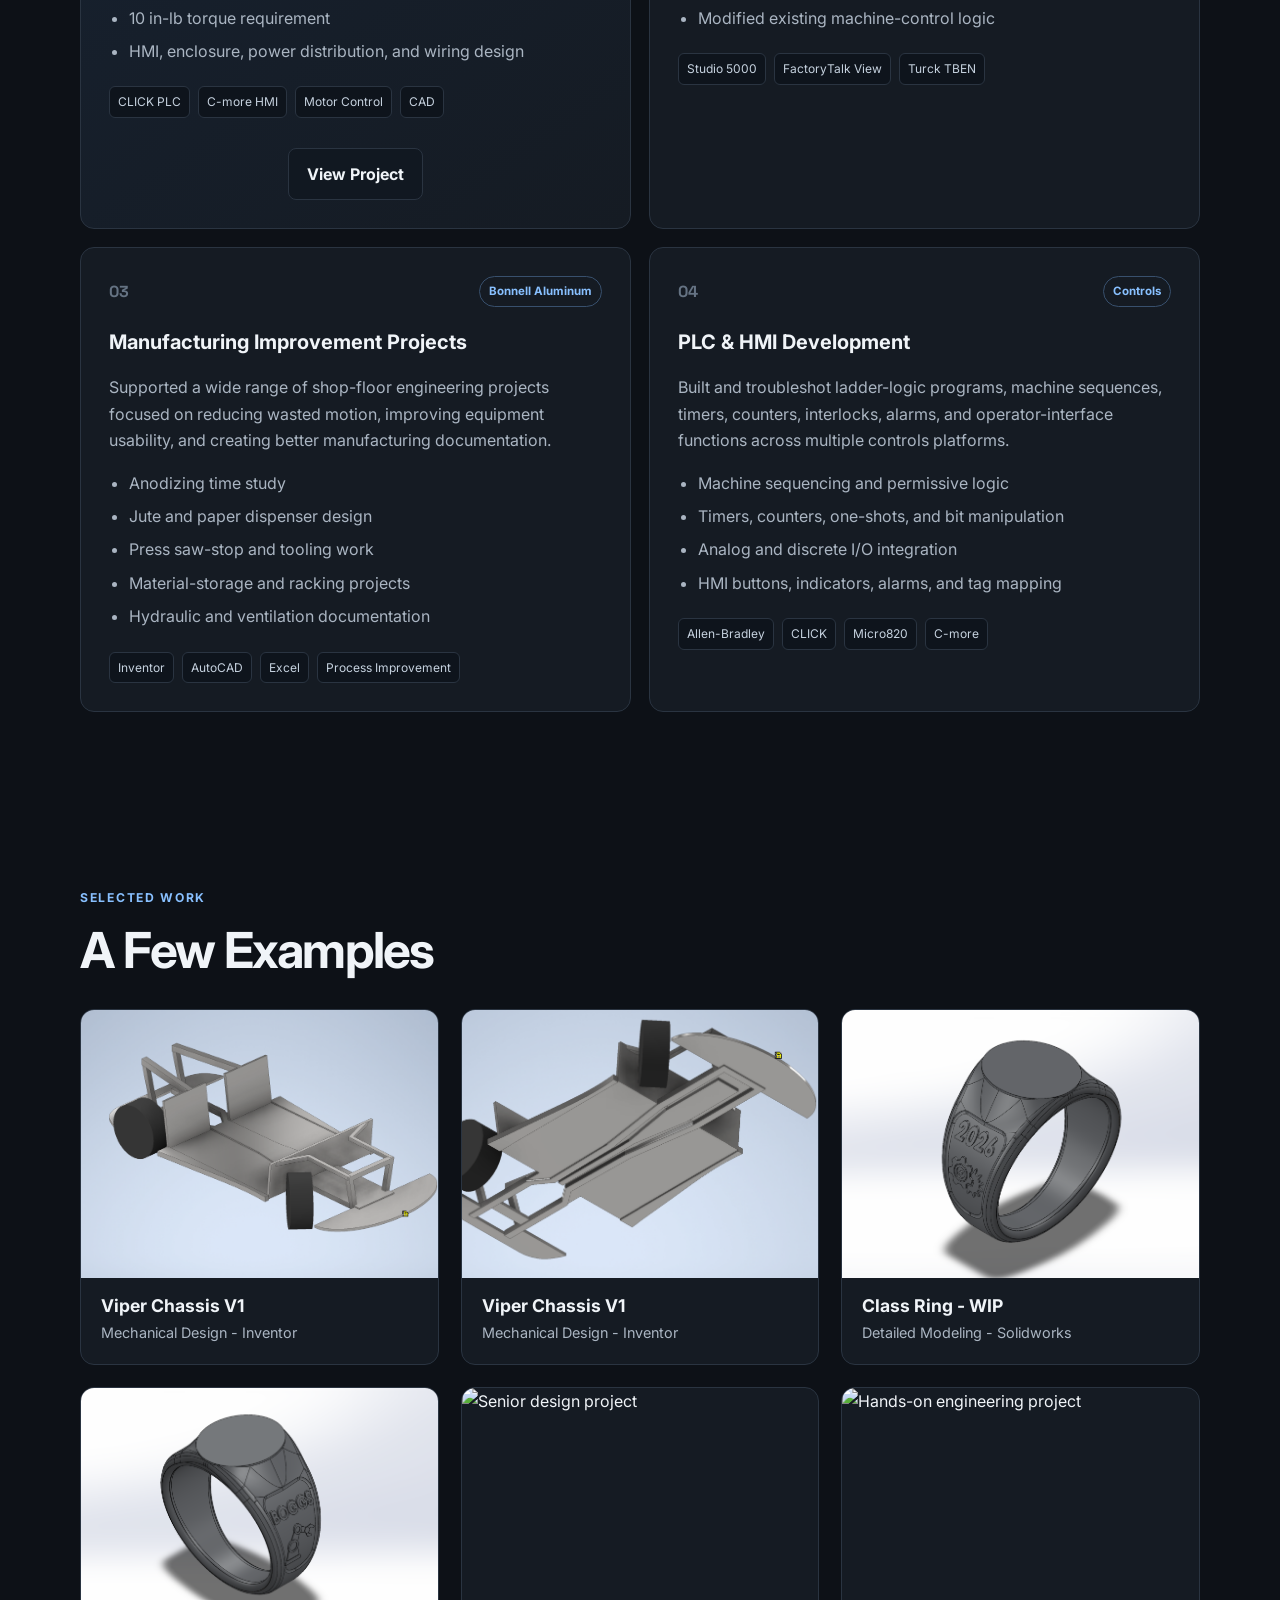
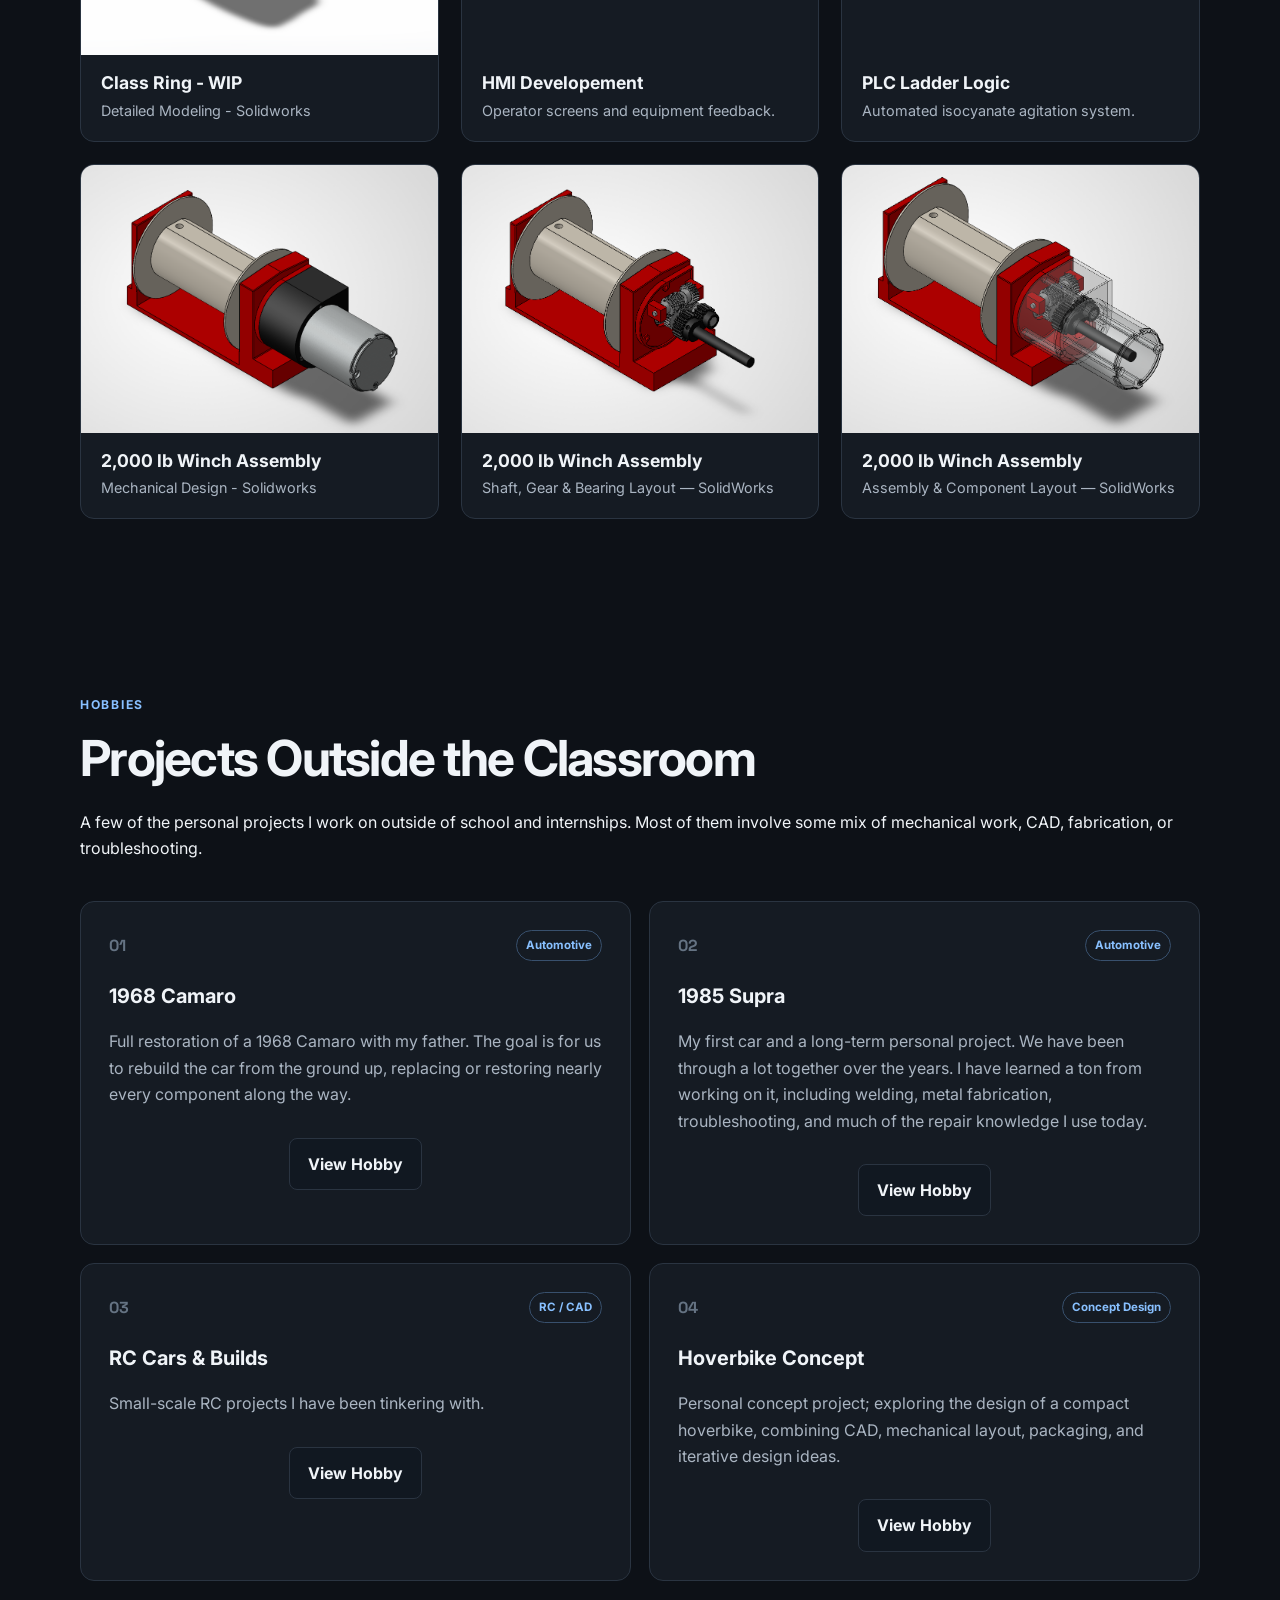
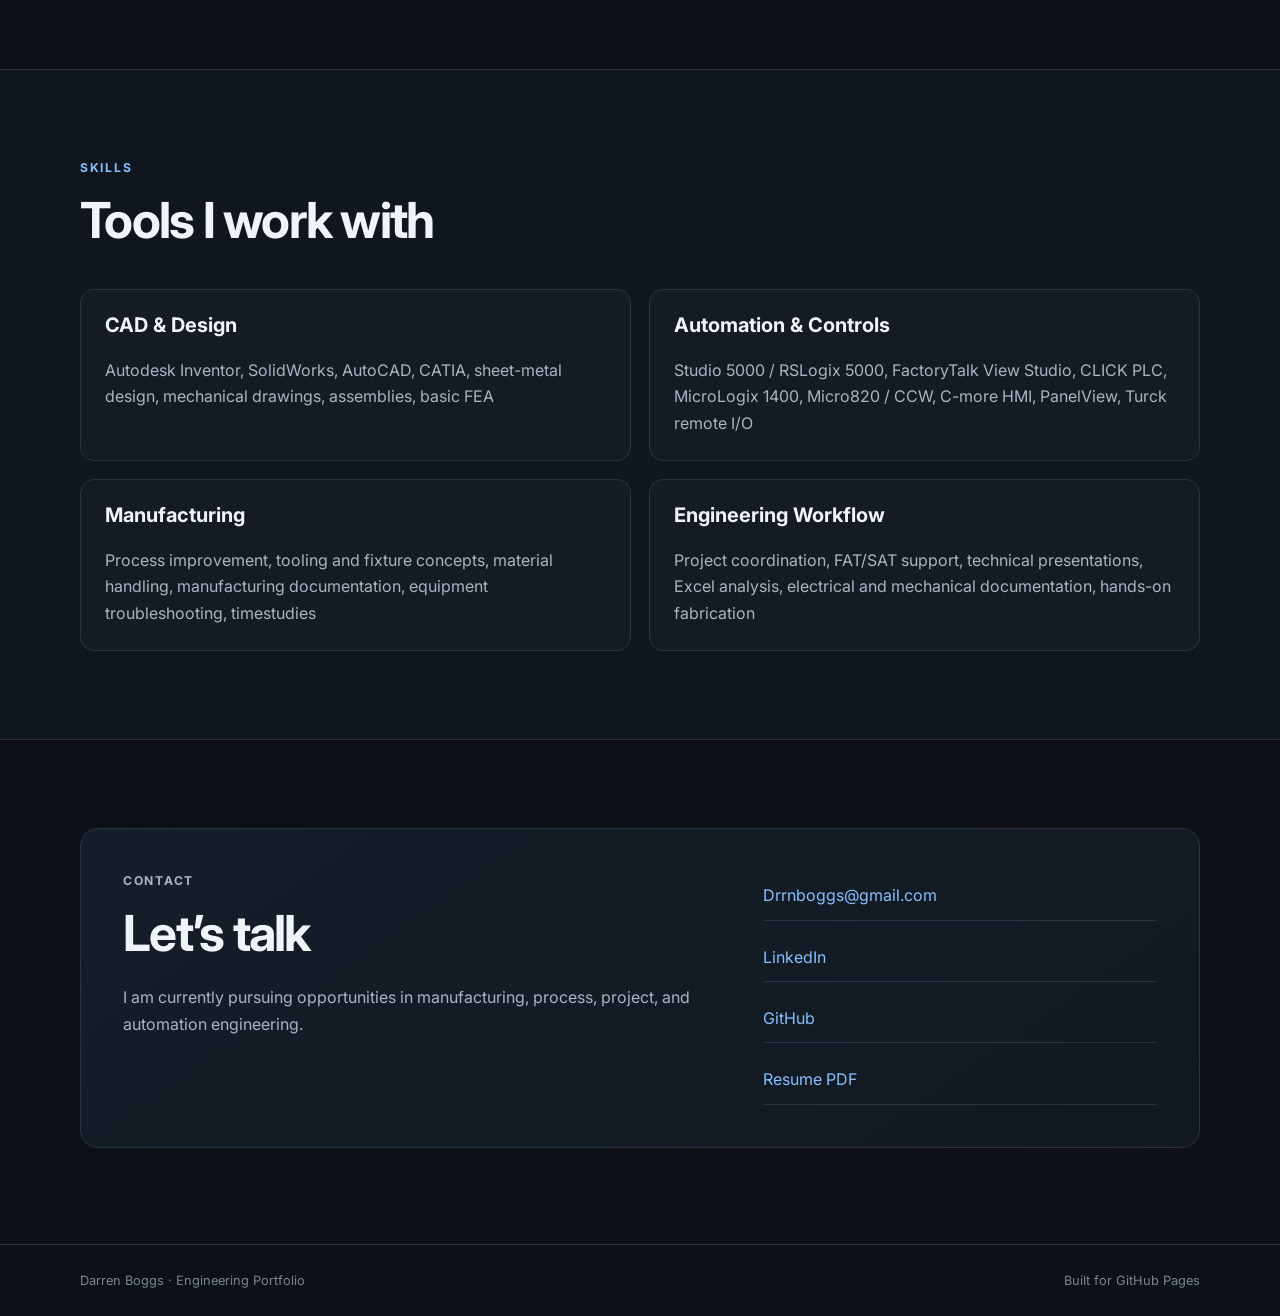
==== commit dff3e6a0: "Change gallery card titles to 'Class Ring - WIP' Updated gallery card titles to indicate work in pro" ====
--- a/index.html
+++ b/index.html
@@ -290,7 +290,7 @@
       <div class="gallery-card">
         <img src="ring1.png" alt="HMI project">
         <div class="gallery-footer">
-          <h3>Class Ring</h3>
+          <h3>Class Ring - WIP</h3>
           <p>Detailed Modeling - Solidworks</p>
         </div>
       </div>
@@ -298,7 +298,7 @@
       <div class="gallery-card">
         <img src="ring2.png" alt="Fabrication project">
         <div class="gallery-footer">
-          <h3>Class Ring</h3>
+          <h3>Class Ring - WIP</h3>
           <p>Detailed Modeling - Solidworks</p>
         </div>
       </div>
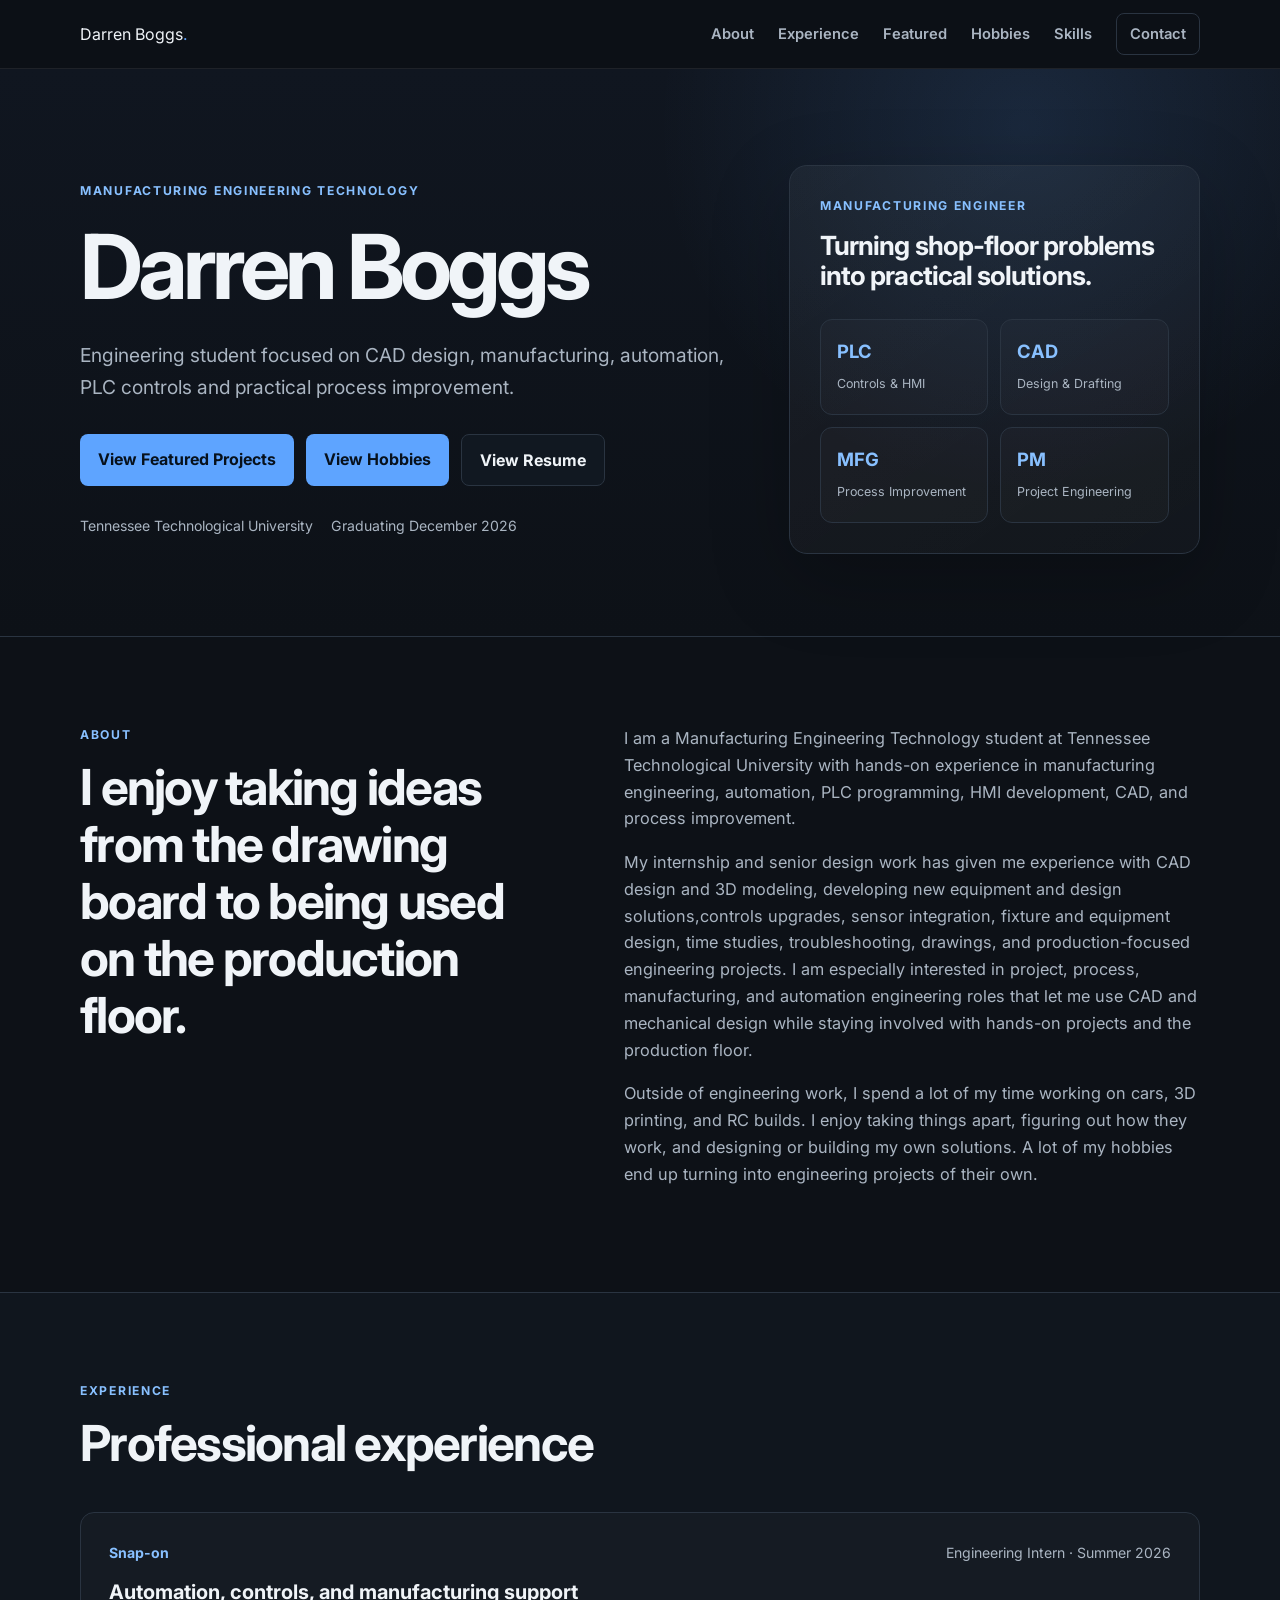
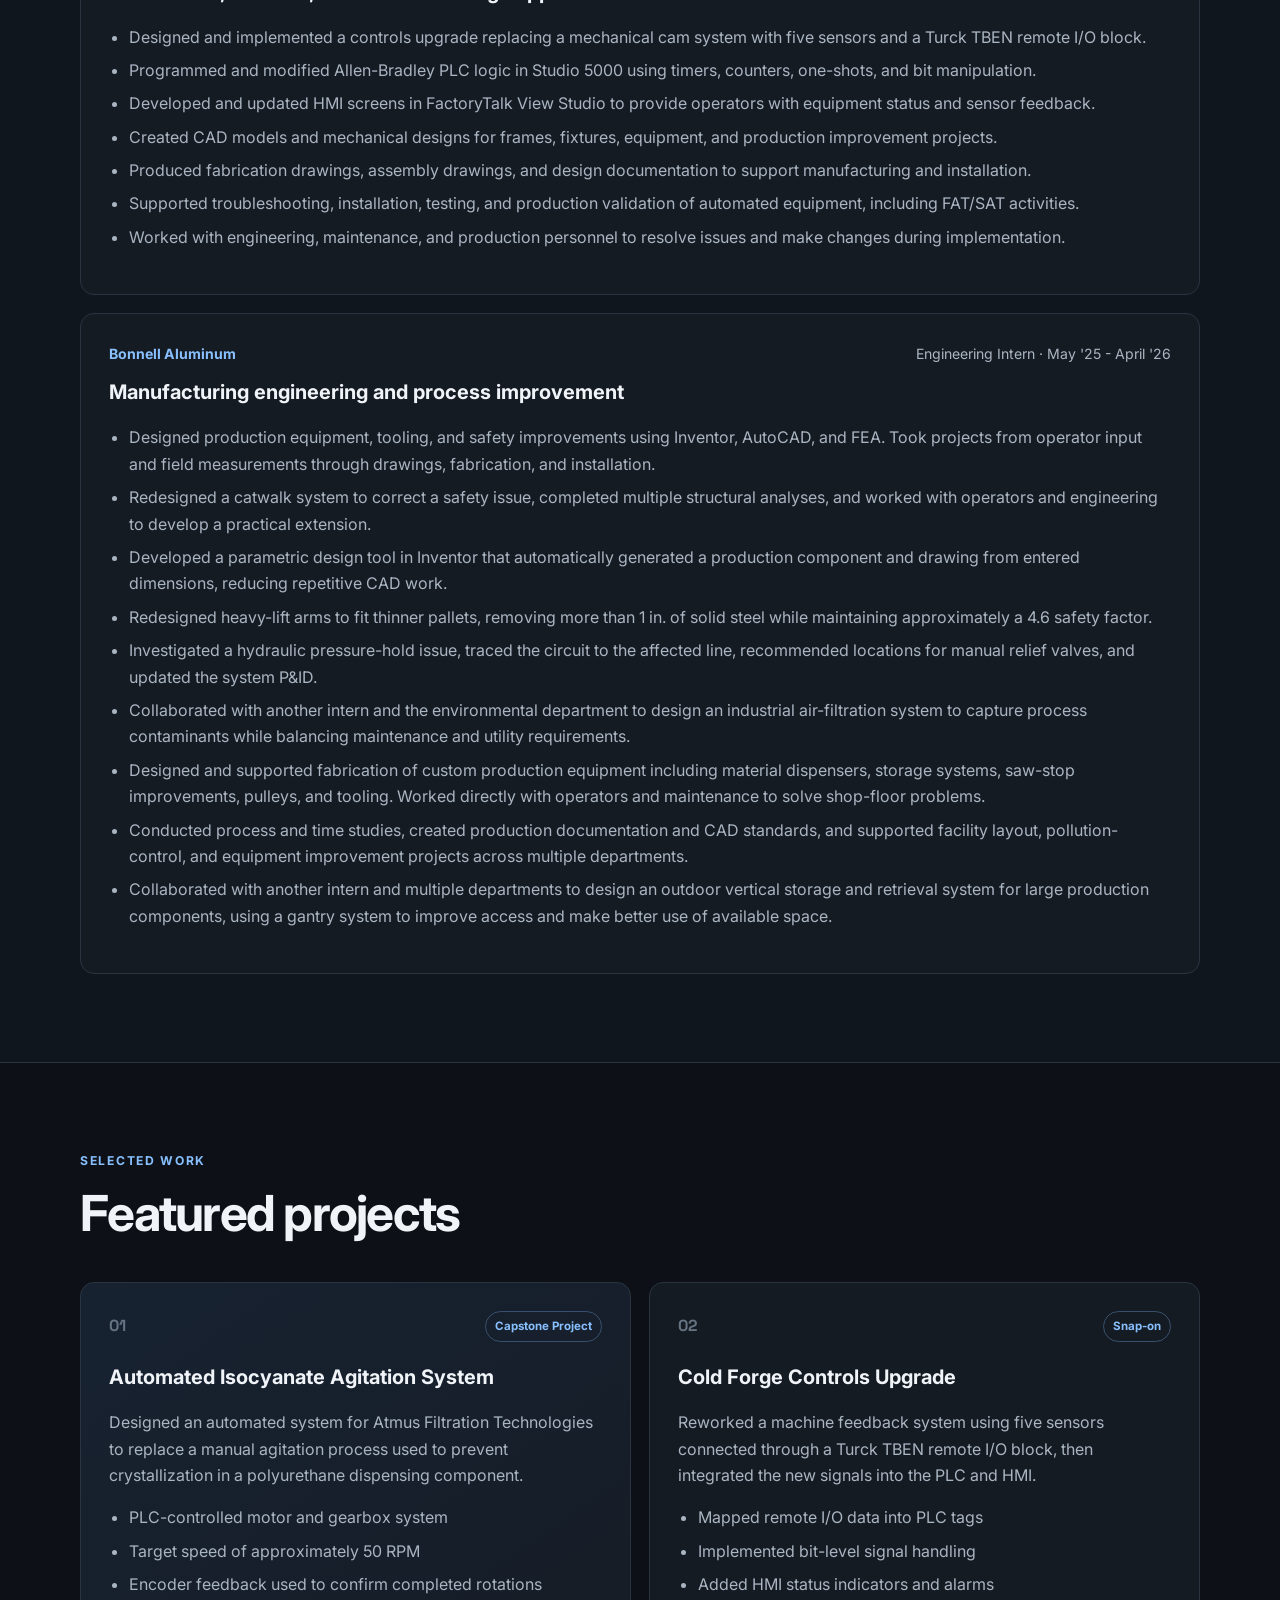
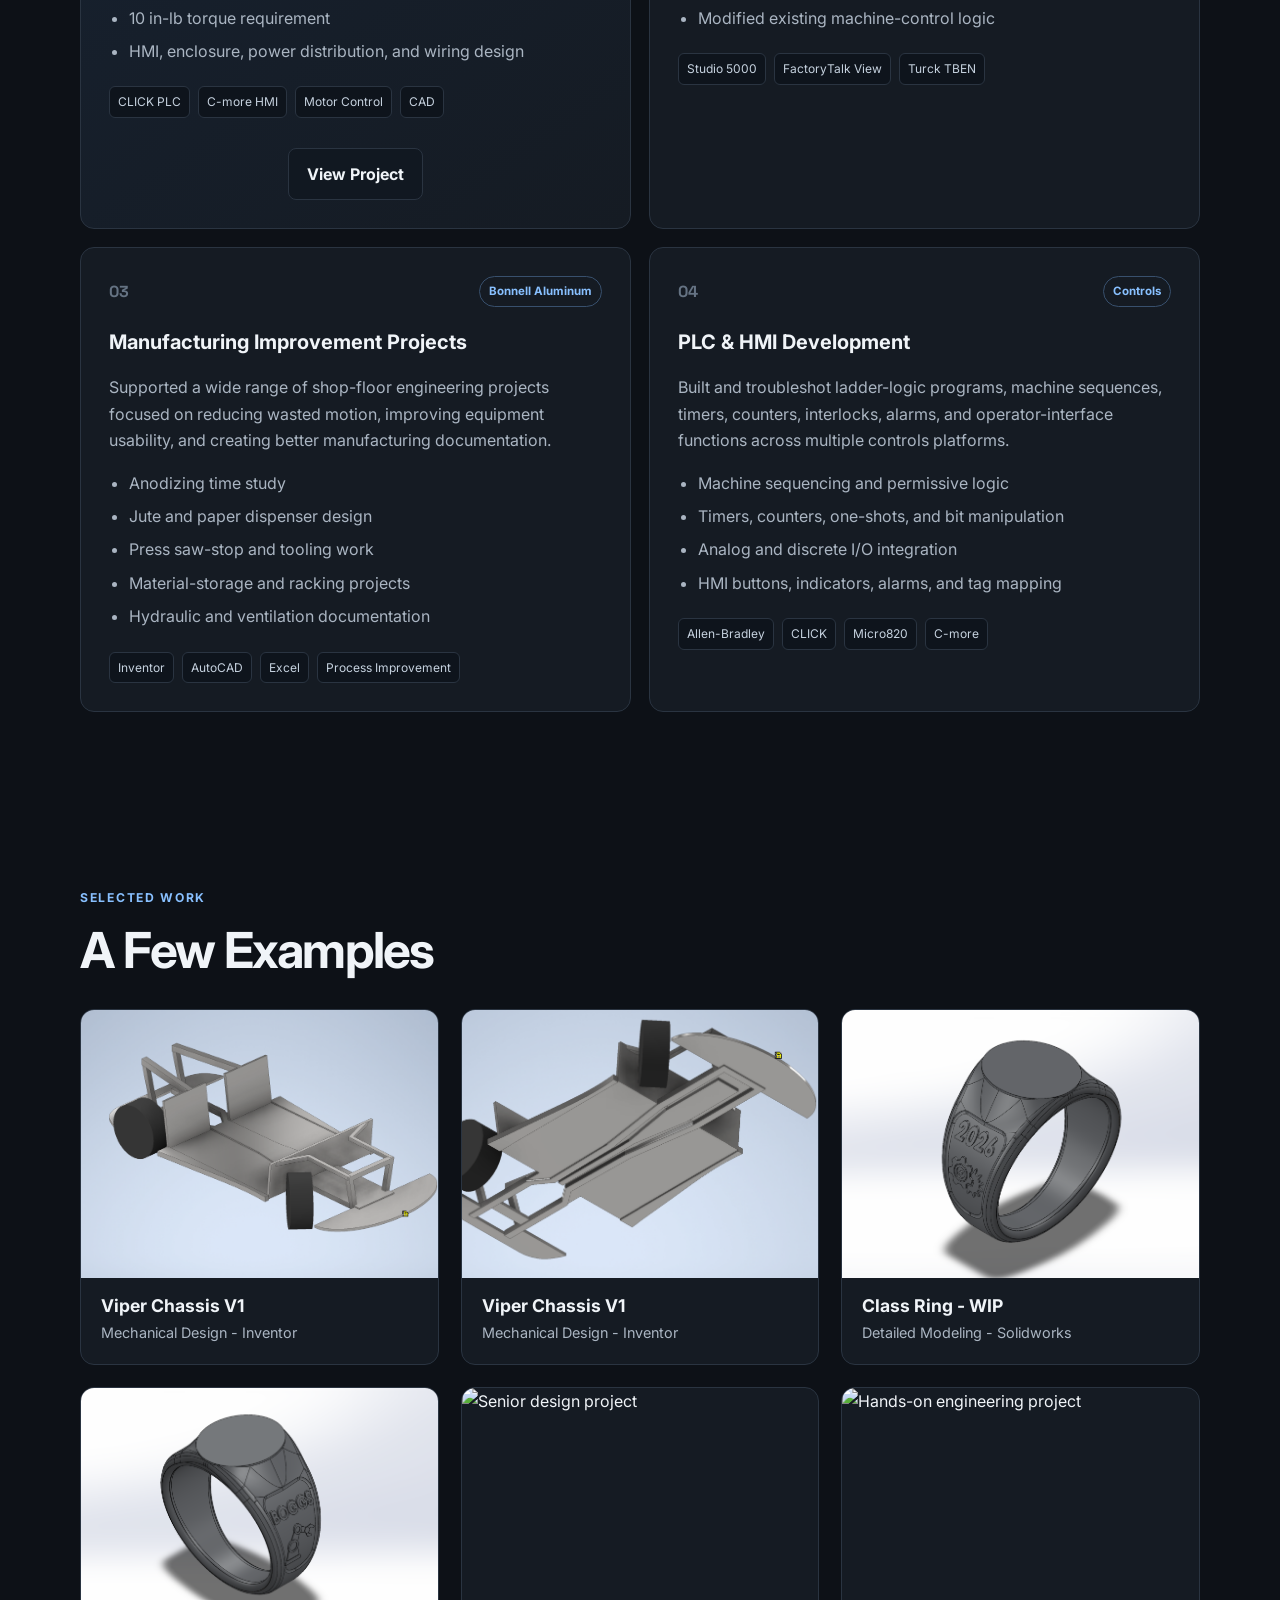
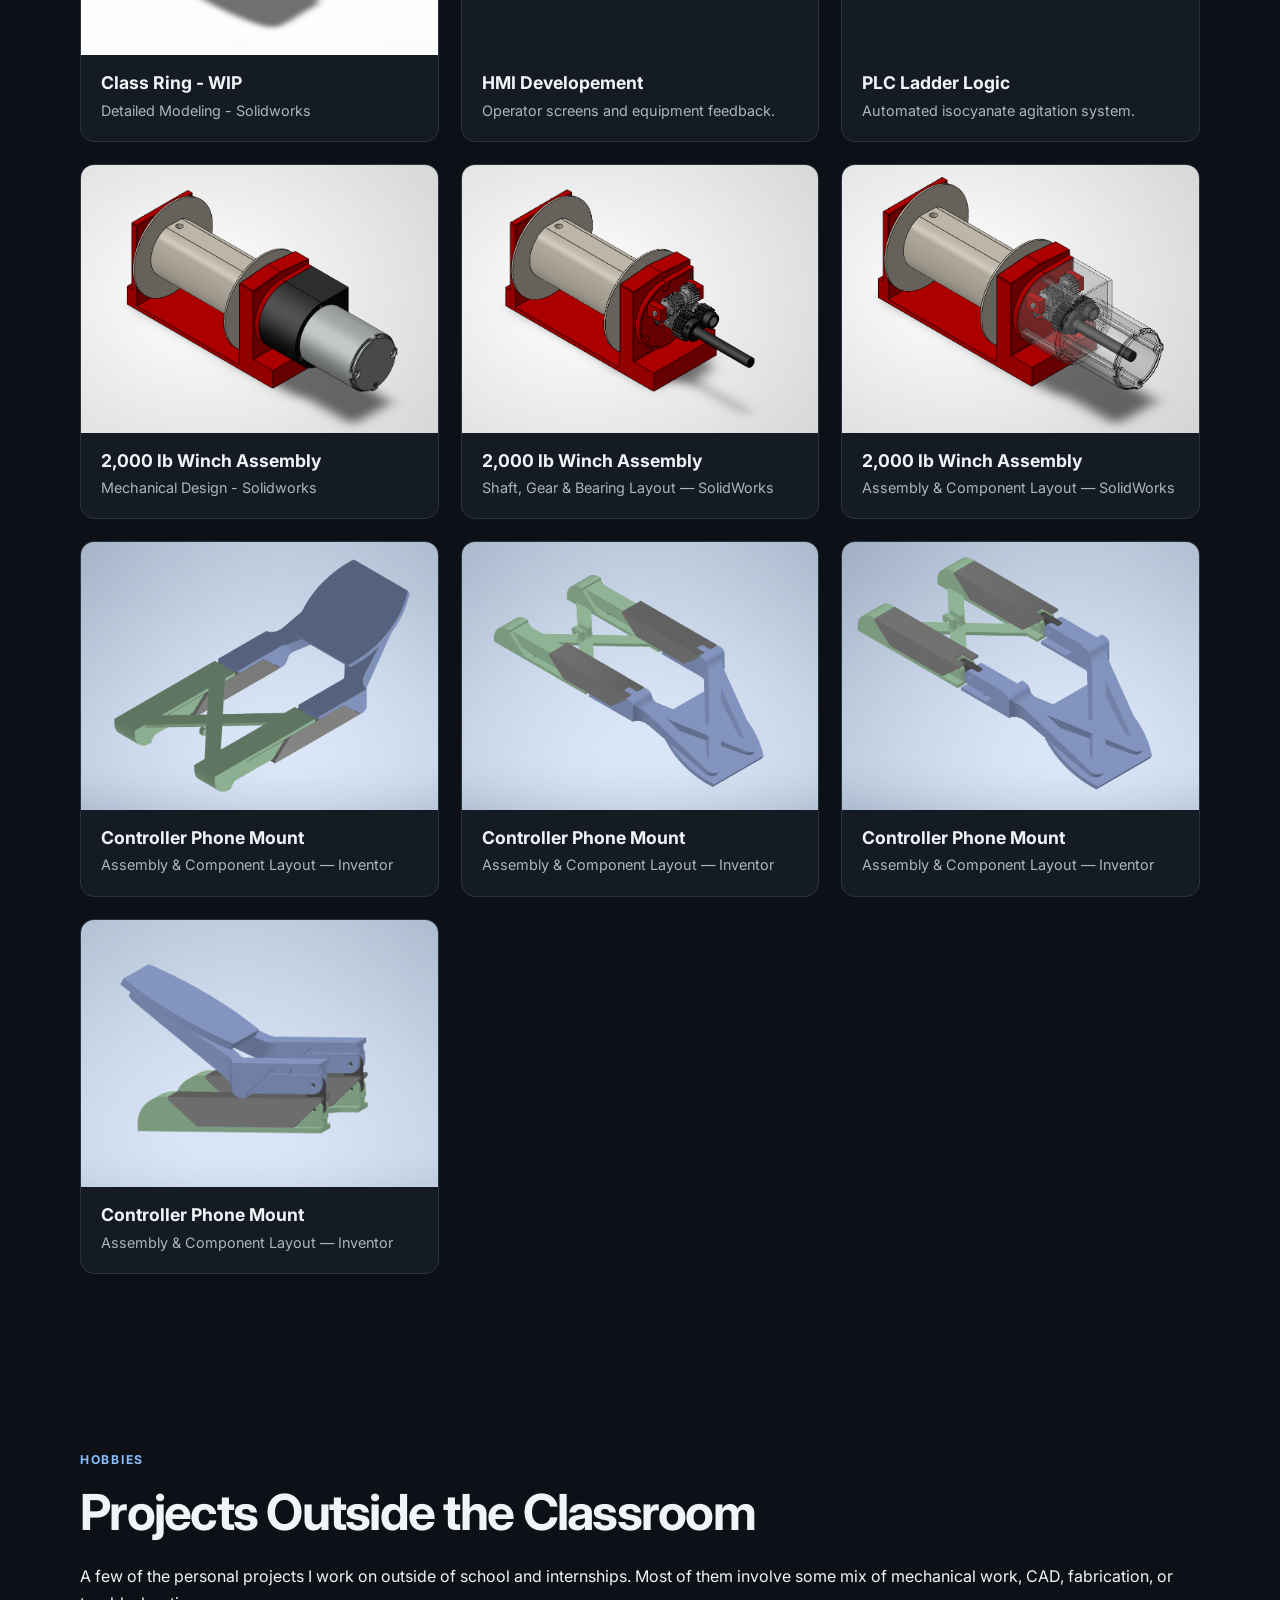
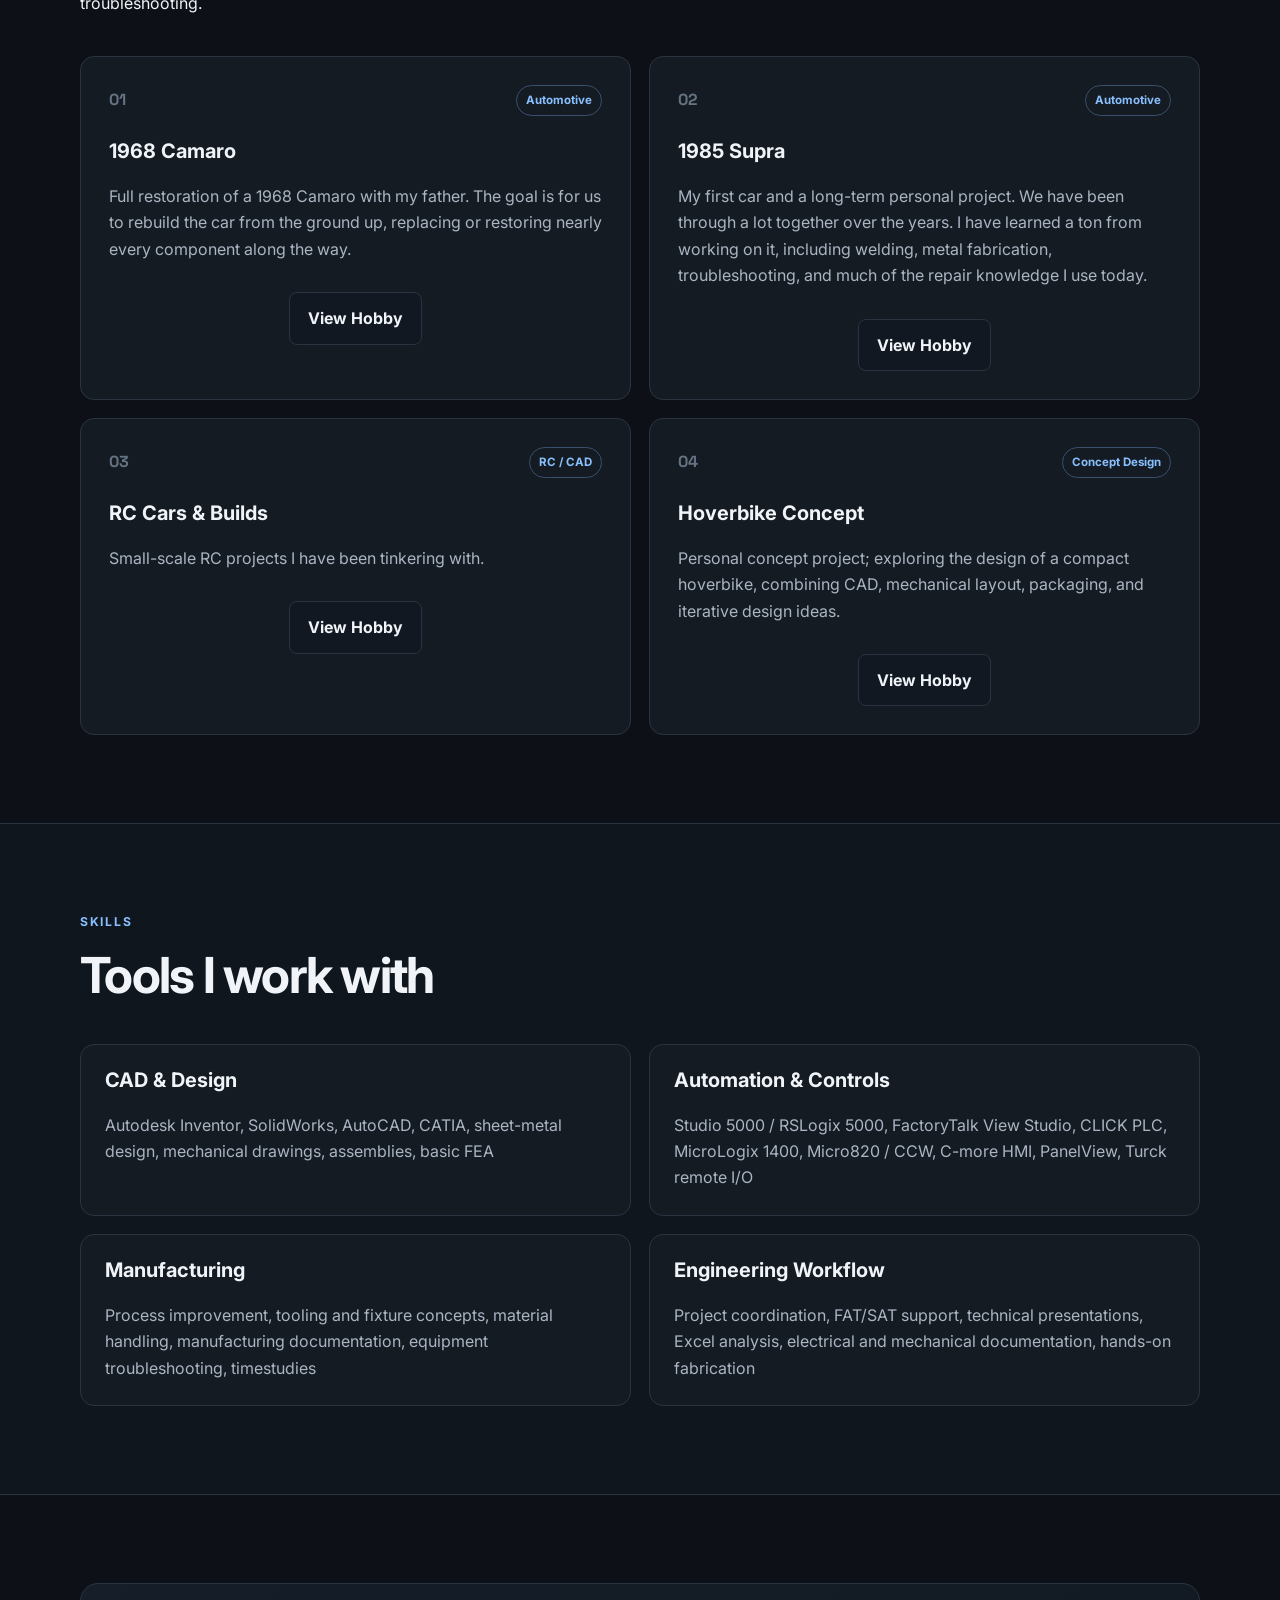
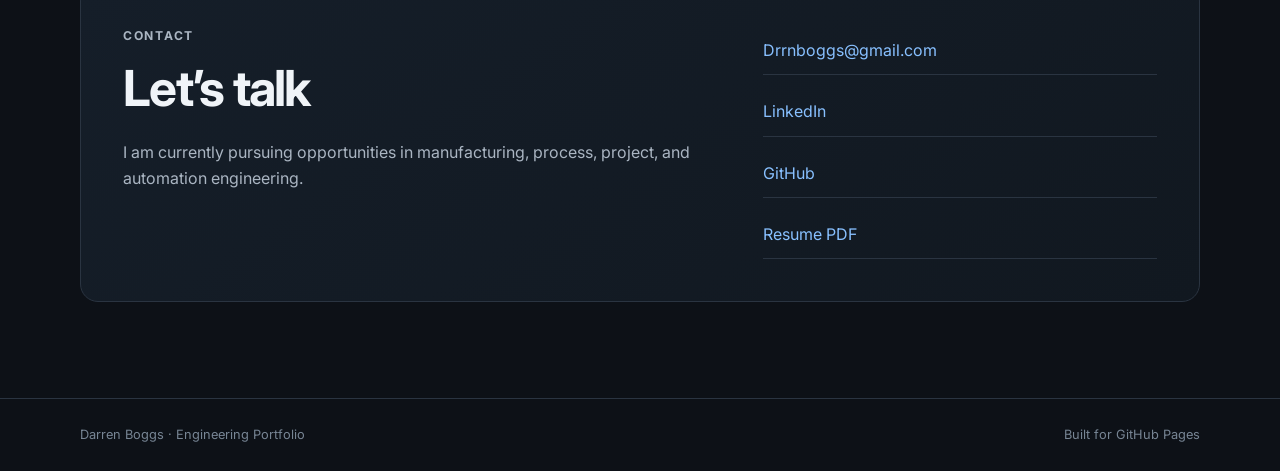
==== commit 58ed5a75: "Add multiple gallery cards for controller mounts" ====
--- a/index.html
+++ b/index.html
@@ -343,6 +343,38 @@
         </div>
       </div>
 
+      <div class="gallery-card">
+        <img src="controller1.png" alt="Fabrication project">
+        <div class="gallery-footer">
+          <h3>Controller Phone Mount</h3>
+          <p>Assembly & Component Layout — Inventor</p>
+        </div>
+      </div>
+
+      <div class="gallery-card">
+        <img src="controller2.png" alt="Fabrication project">
+        <div class="gallery-footer">
+          <h3>Controller Phone Mount</h3>
+          <p>Assembly & Component Layout — Inventor</p>
+        </div>
+      </div>
+
+      <div class="gallery-card">
+        <img src="controller3.png" alt="Fabrication project">
+        <div class="gallery-footer">
+          <h3>Controller Phone Mount</h3>
+          <p>Assembly & Component Layout — Inventor</p>
+        </div>
+      </div>
+
+      <div class="gallery-card">
+        <img src="controller4.png" alt="Fabrication project">
+        <div class="gallery-footer">
+          <h3>Controller Phone Mount</h3>
+          <p>Assembly & Component Layout — Inventor</p>
+        </div>
+      </div>
+
     </div>
 
   </div>
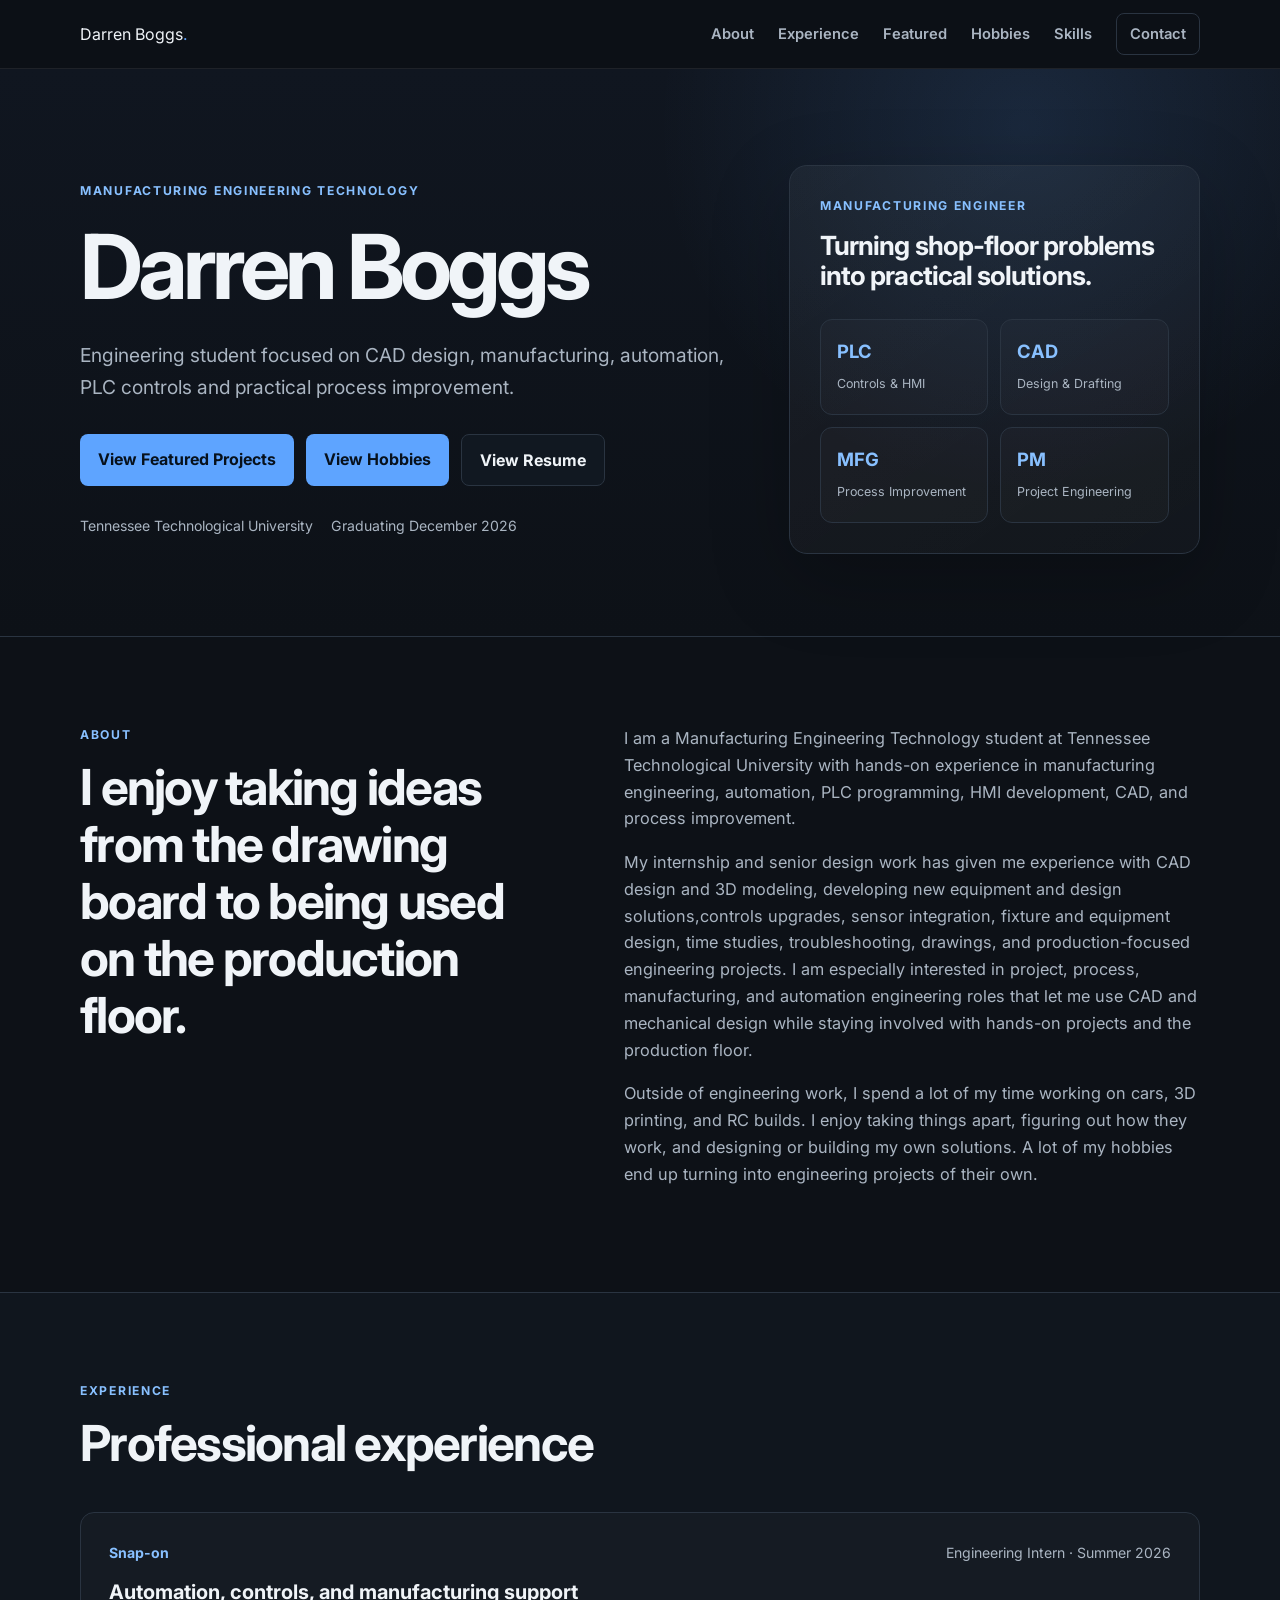
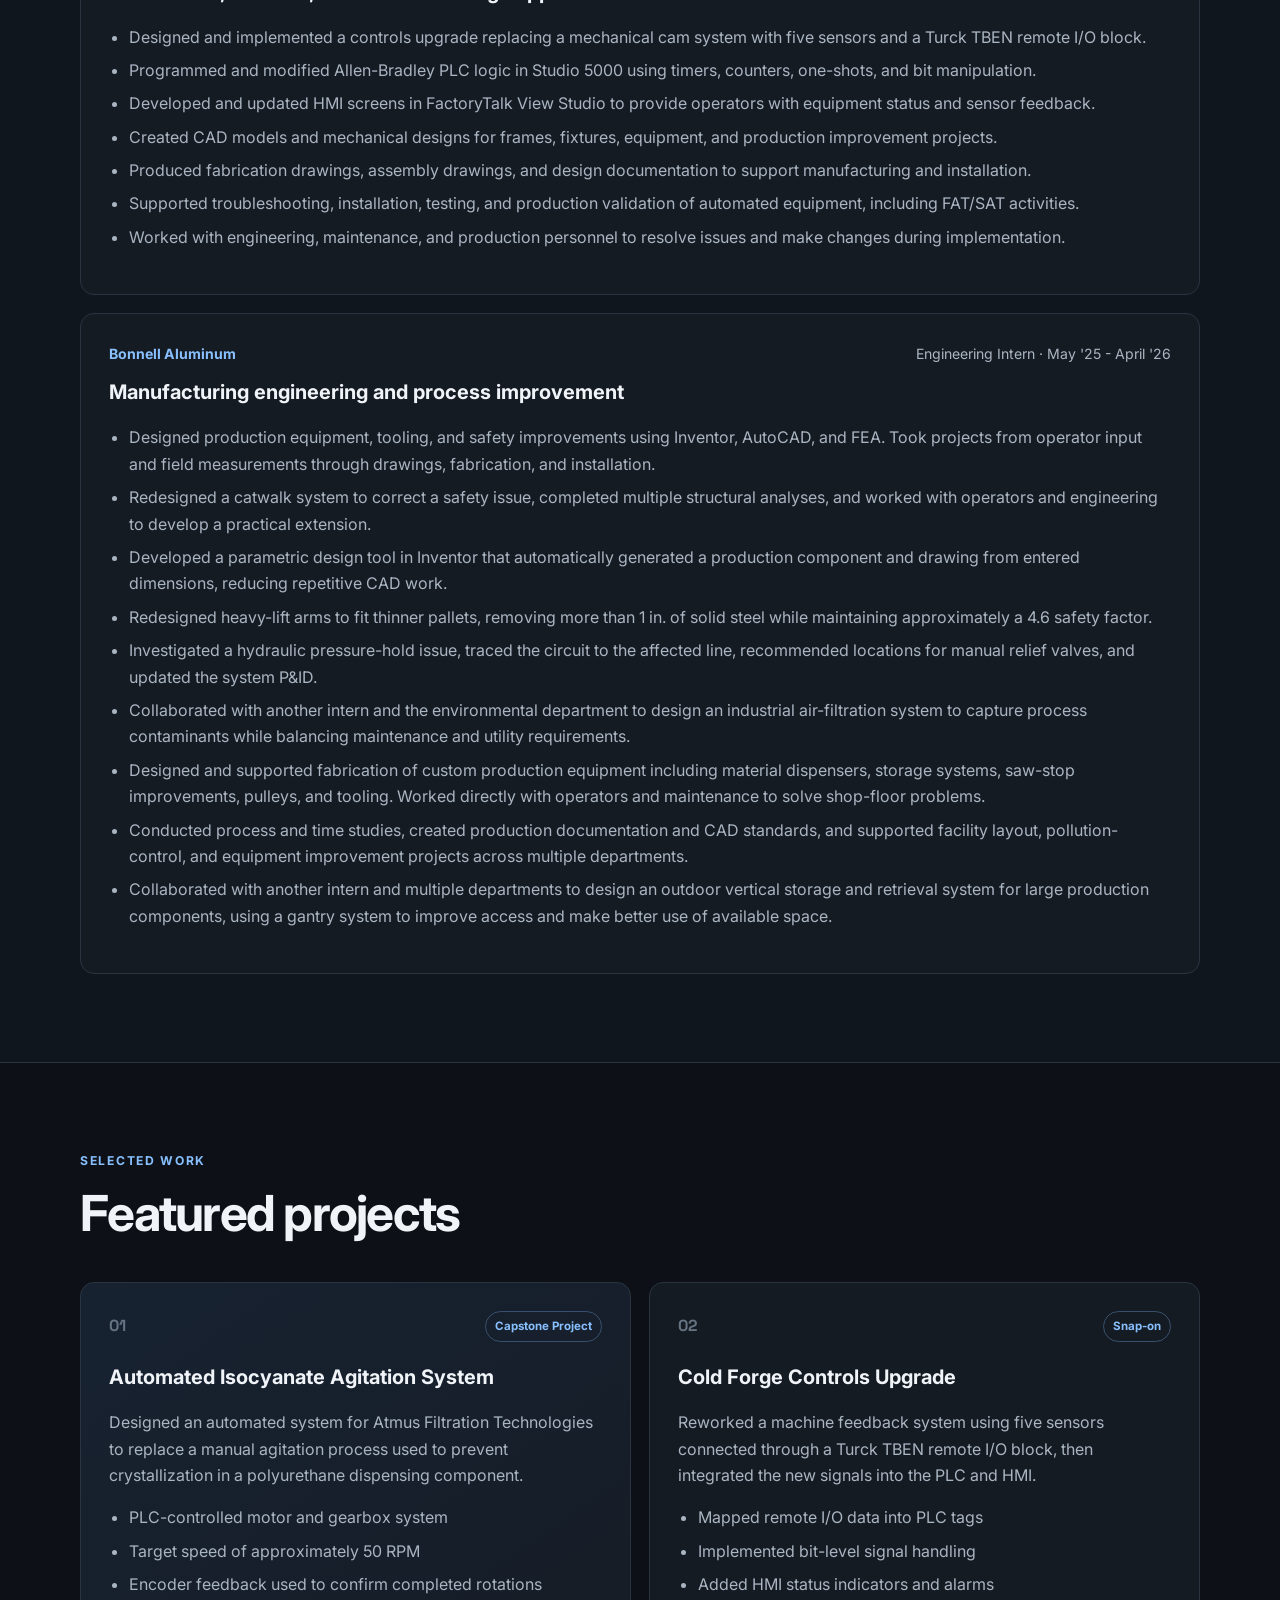
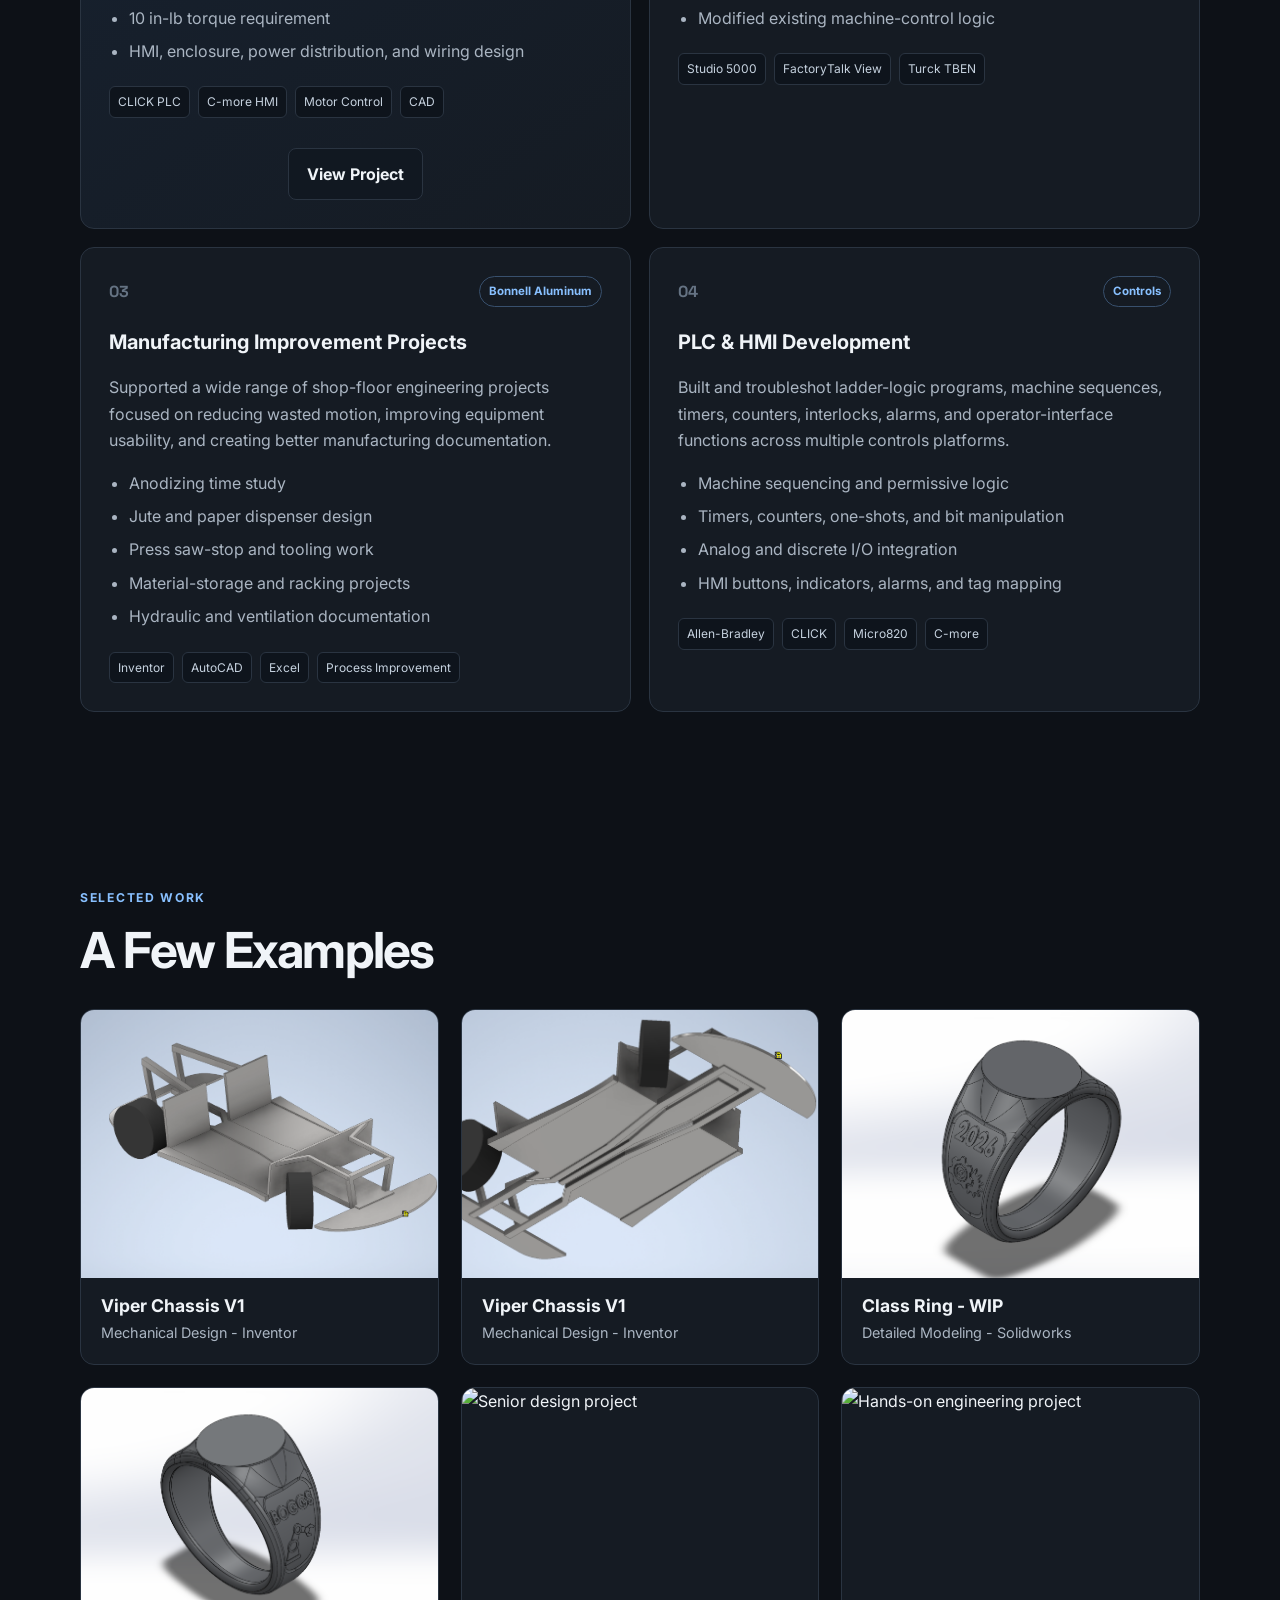
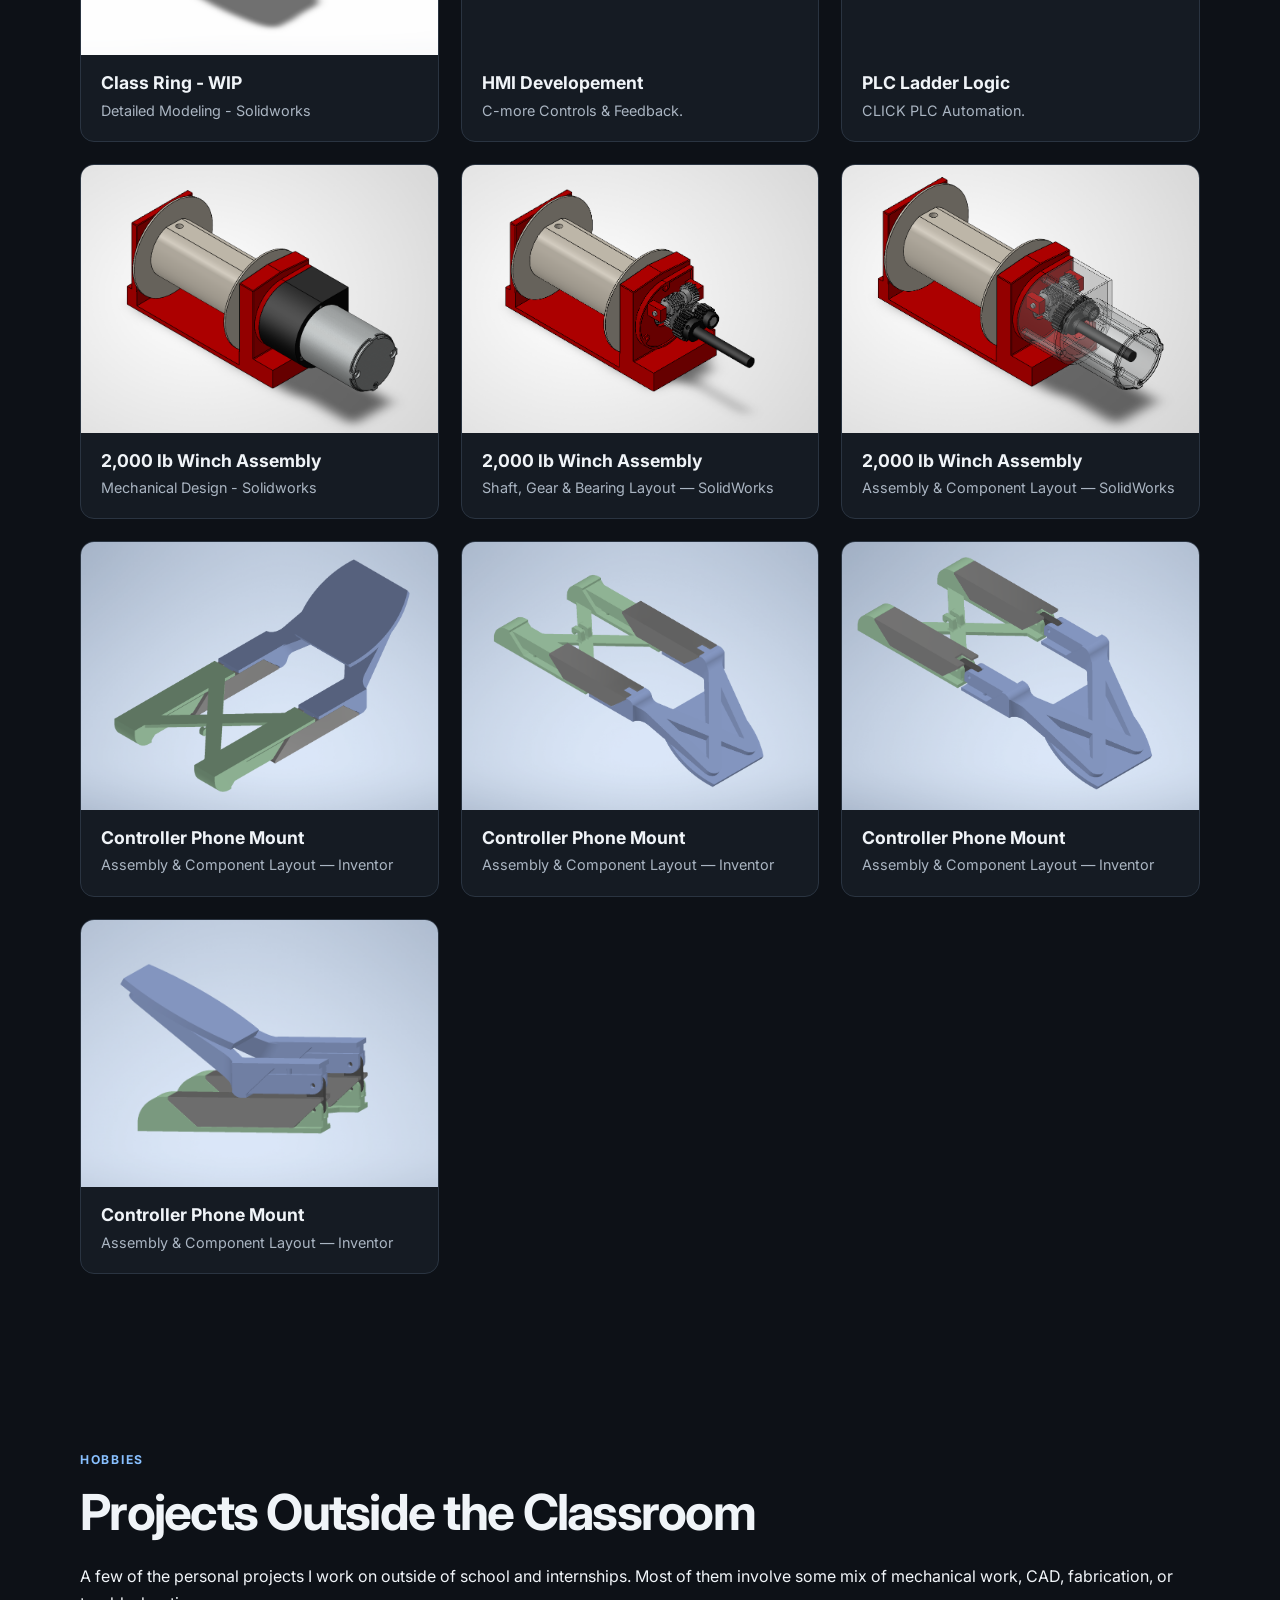
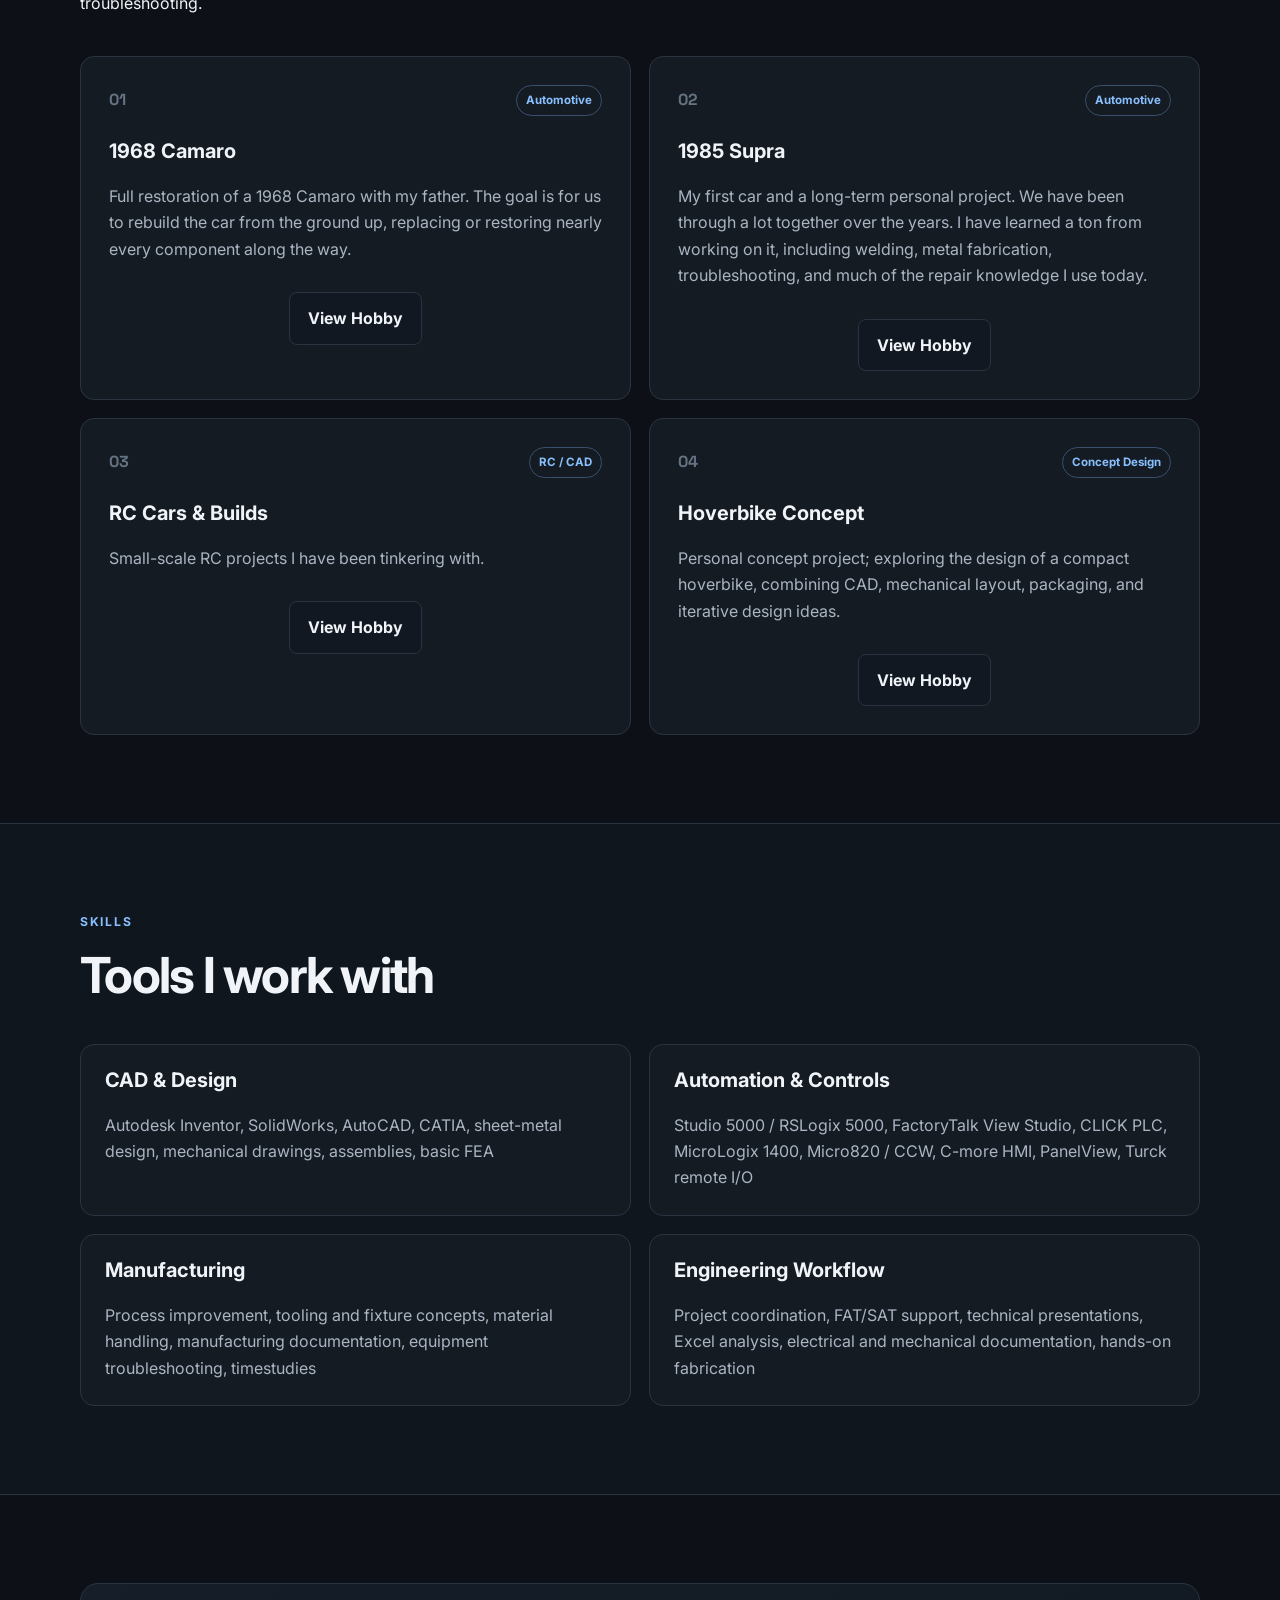
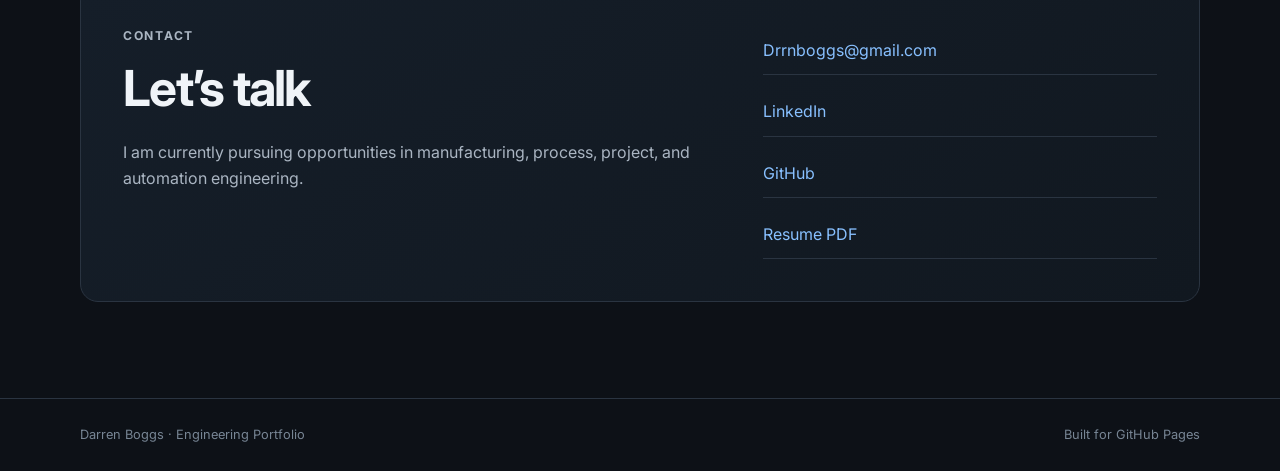
==== commit 81b8fa8f: "Modify gallery images and update project descriptions Updated image sources and descriptions for gal" ====
--- a/index.html
+++ b/index.html
@@ -304,18 +304,18 @@
       </div>
 
       <div class="gallery-card">
-        <img src="images/work-5.jpg" alt="Senior design project">
+        <img src="HMI1.png" alt="Senior design project">
         <div class="gallery-footer">
           <h3>HMI Developement</h3>
-          <p>Operator screens and equipment feedback.</p>
-        </div>
-      </div>
-
-      <div class="gallery-card">
-        <img src="images/work-6.jpg" alt="Hands-on engineering project">
+          <p>C-more Controls & Feedback.</p>
+        </div>
+      </div>
+
+      <div class="gallery-card">
+        <img src="PLC1.png" alt="Hands-on engineering project">
         <div class="gallery-footer">
           <h3>PLC Ladder Logic</h3>
-          <p>Automated isocyanate agitation system.</p>
+          <p>CLICK PLC Automation.</p>
         </div>
       </div>
 
